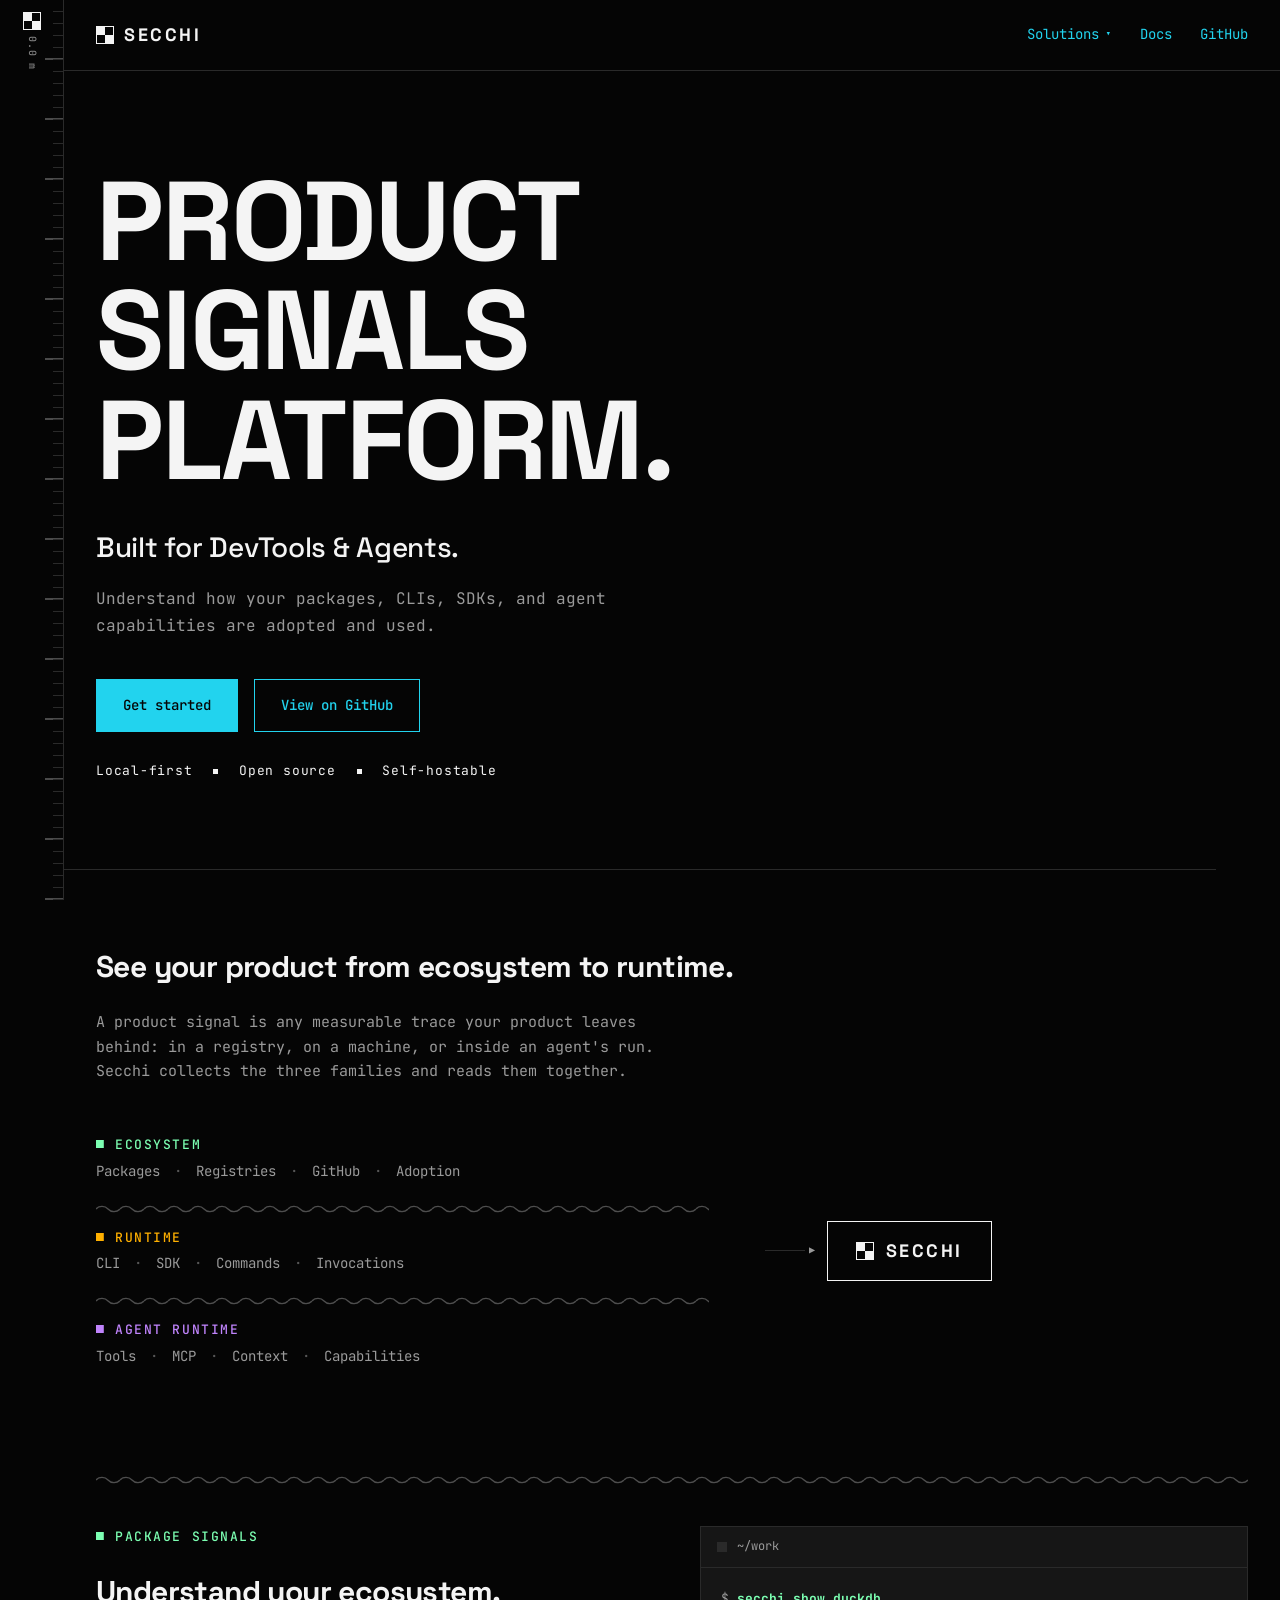
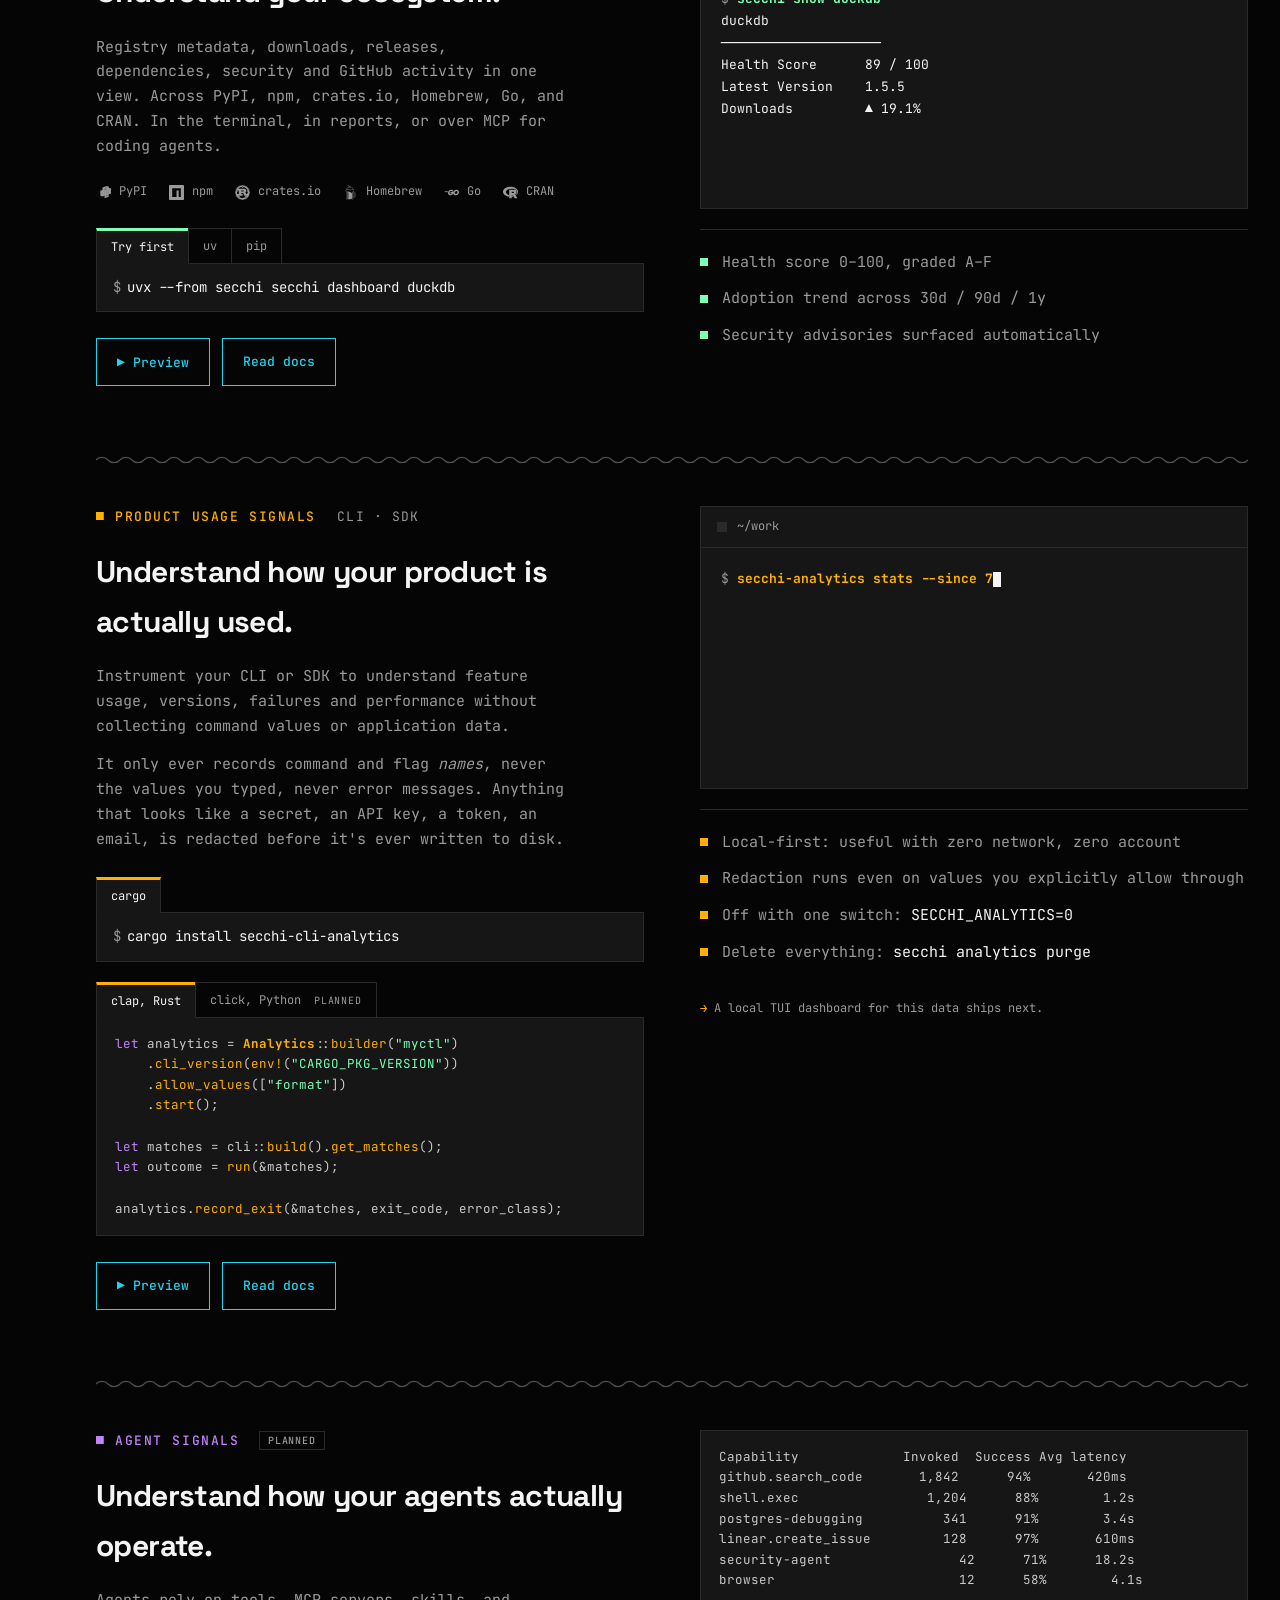
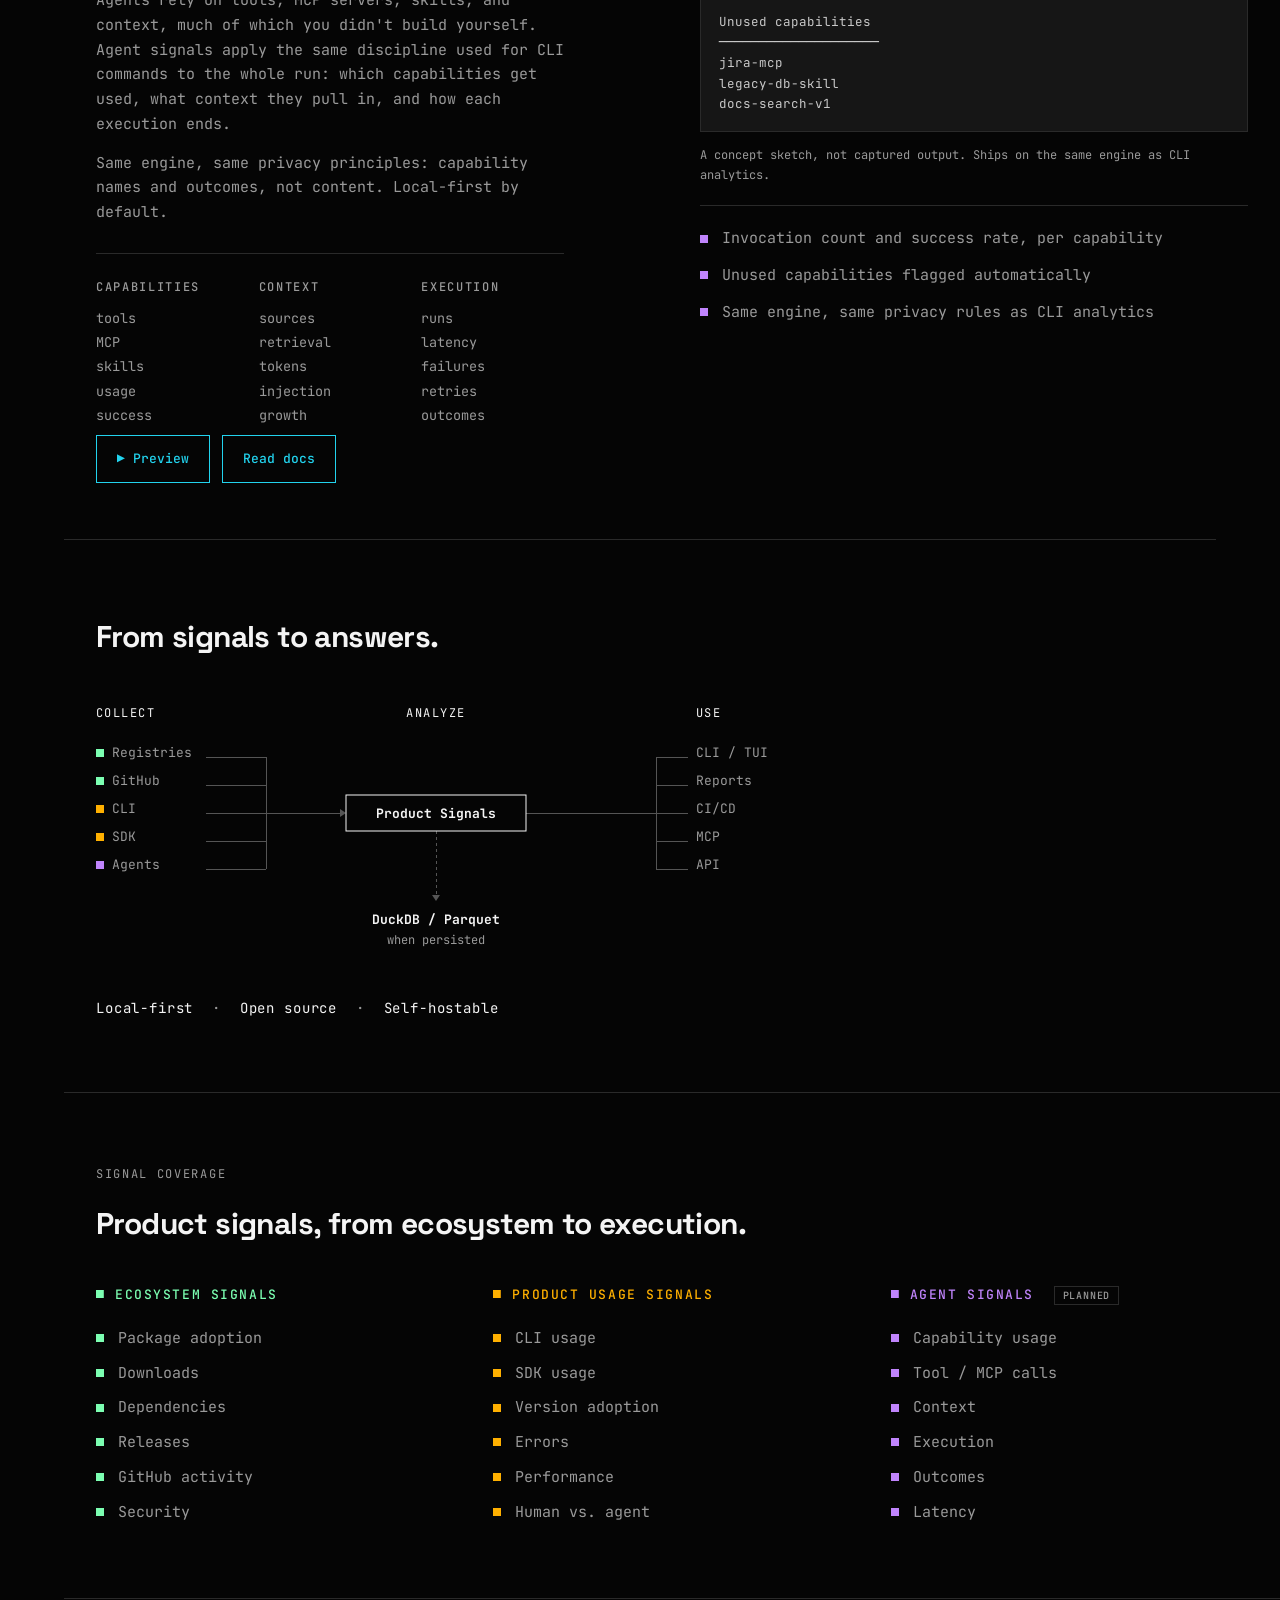
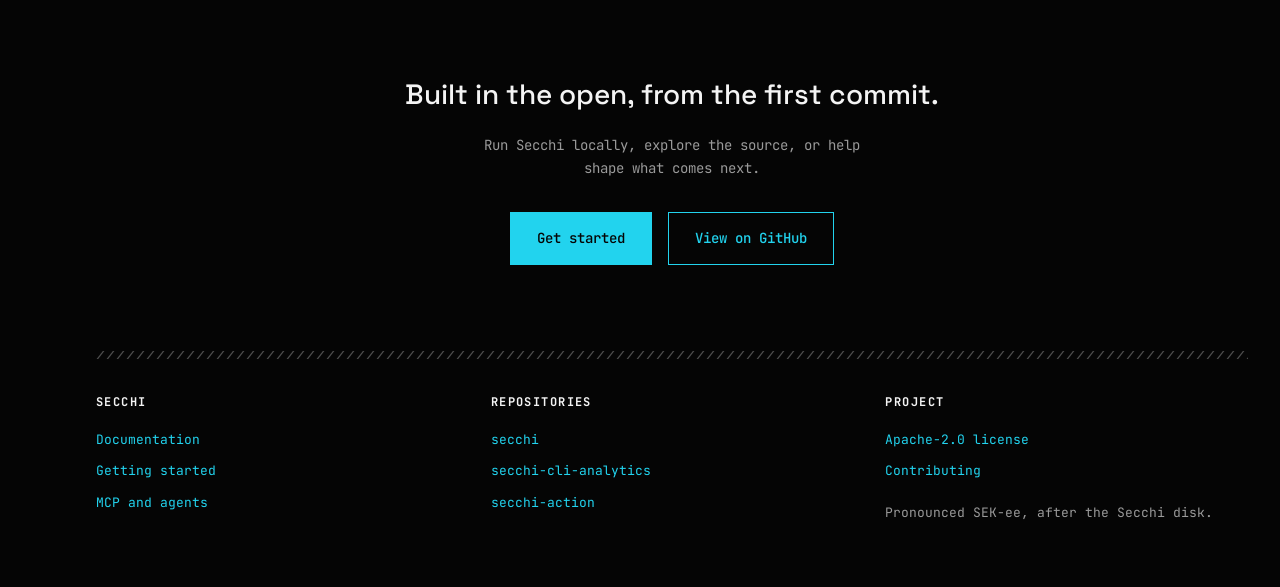
==== index.html @ 3b39b1cd "polish: square separator dots in the hero tenets line, white not muted Swap the '·' middle-dot chara" ====
<!doctype html>
<html lang="en">
<head>
<meta charset="utf-8">
<meta name="viewport" content="width=device-width, initial-scale=1">
<title>Secchi: Product Signals Platform for DevTools and Agents</title>
<meta name="description" content="Secchi is a product signals platform built for DevTools and agents. Understand how your packages, CLIs, SDKs, and agent capabilities are adopted and used.">
<link rel="icon" href="/favicon.svg" type="image/svg+xml">
<link rel="icon" href="/favicon-32x32.png" sizes="32x32" type="image/png">
<link rel="icon" href="/favicon-16x16.png" sizes="16x16" type="image/png">
<link rel="shortcut icon" href="/favicon.ico">
<link rel="apple-touch-icon" sizes="180x180" href="/apple-touch-icon.png">
<link rel="manifest" href="/site.webmanifest">
<link rel="canonical" href="https://secchi.dev/">
<meta property="og:type" content="website">
<meta property="og:title" content="Secchi: Product Signals Platform for DevTools and Agents">
<meta property="og:description" content="Understand how your packages, CLIs, SDKs, and agent capabilities are adopted and used.">
<meta property="og:url" content="https://secchi.dev/">
<meta property="og:image" content="https://secchi.dev/assets/secchi-og.png">
<meta property="og:image:width" content="1200">
<meta property="og:image:height" content="630">
<meta property="og:image:alt" content="Secchi: Product Signals Platform, built for DevTools and agents">
<meta name="twitter:card" content="summary_large_image">
<meta name="twitter:title" content="Secchi: Product Signals Platform for DevTools and Agents">
<meta name="twitter:description" content="Understand how your packages, CLIs, SDKs, and agent capabilities are adopted and used.">
<meta name="twitter:image" content="https://secchi.dev/assets/secchi-og.png">
<link rel="stylesheet" href="/css/site.css">
</head>
<body>

<!-- Depth gauge: the page is a descent. The disk marker sinks as you
     scroll, the way a Secchi disk is lowered to measure visibility. -->
<aside class="gauge" aria-hidden="true">
  <div class="gauge-disk" id="gauge-disk">
    <span class="disk-glyph"><i></i><i></i><i></i><i></i></span>
    <span class="gauge-depth" id="gauge-depth">0.0 m</span>
  </div>
</aside>

<header class="nav">
  <a class="wordmark" href="/">
    <span class="disk-glyph"><i></i><i></i><i></i><i></i></span>
    <span class="wordmark-text" data-text="SECCHI">SECCHI</span>
  </a>
  <nav class="nav-links" aria-label="Primary">
    <div class="menu" data-menu>
      <button type="button" class="menu-toggle" aria-expanded="false" aria-controls="solutions-menu">
        <span class="menu-label">Solutions</span> <span class="menu-caret" aria-hidden="true">&#9662;</span>
      </button>
      <div class="menu-panel" id="solutions-menu" hidden>
        <a class="menu-item" href="#package-signals">
          <span class="menu-item-title c-pkg">Package Signals</span>
          <span class="menu-item-desc">Understand package adoption, health, dependencies, and ecosystem activity.</span>
        </a>
        <a class="menu-item" href="#product-usage-signals">
          <span class="menu-item-title c-cli">CLI Signals</span>
          <span class="menu-item-desc">Understand how your CLI is used, where it fails, and how usage evolves.</span>
        </a>
        <a class="menu-item" href="#agent-signals">
          <span class="menu-item-title c-cap">Agent Signals <span class="tag-planned">Planned</span></span>
          <span class="menu-item-desc">Understand agent capabilities, context usage, and execution.</span>
        </a>
      </div>
    </div>
    <a href="https://docs.secchi.dev/">Docs</a>
    <a href="https://github.com/kannandreams/secchi">GitHub</a>
  </nav>
</header>

<main>

<!-- 01 HERO -->
<section class="hero">
  <h1>PRODUCT<br>SIGNALS<br>PLATFORM.</h1>
  <p class="hero-tag">Built for DevTools &amp; Agents.</p>
  <p class="hero-sub">Understand how your packages, CLIs, SDKs, and agent
  capabilities are adopted and used.</p>
  <div class="hero-cta">
    <a class="btn btn-solid" href="https://docs.secchi.dev/getting-started/">Get started</a>
    <a class="btn" href="https://github.com/kannandreams/secchi">View on GitHub</a>
  </div>
  <p class="hero-tenets"><span>Local-first</span> <span class="sep" aria-hidden="true"></span> <span>Open source</span> <span class="sep" aria-hidden="true"></span> <span>Self-hostable</span></p>
</section>

<!-- 02 PLATFORM IDEA -->
<section class="platform" id="platform">
  <h2 class="section-title">See your product from ecosystem to runtime.</h2>
  <p class="section-sub">A product signal is any measurable trace your product
  leaves behind: in a registry, on a machine, or inside an agent's run.
  Secchi collects the three families and reads them together.</p>

  <div class="platform-grid">
    <div class="strata" aria-label="Signal families feeding Secchi">
      <div class="stratum">
        <p class="stratum-label c-pkg">■ Ecosystem</p>
        <p class="stratum-items">Packages <span class="sep">·</span> Registries <span class="sep">·</span> GitHub <span class="sep">·</span> Adoption</p>
      </div>
      <div class="stratum">
        <p class="stratum-label c-cli">■ Runtime</p>
        <p class="stratum-items">CLI <span class="sep">·</span> SDK <span class="sep">·</span> Commands <span class="sep">·</span> Invocations</p>
      </div>
      <div class="stratum">
        <p class="stratum-label c-cap">■ Agent runtime</p>
        <p class="stratum-items">Tools <span class="sep">·</span> MCP <span class="sep">·</span> Context <span class="sep">·</span> Capabilities</p>
      </div>
    </div>
    <div class="flow-sink-wrap">
      <span class="flow-link" aria-hidden="true"><i></i><b>&#9654;</b></span>
      <div class="flow-sink">
        <span class="disk-glyph" aria-hidden="true"><i></i><i></i><i></i><i></i></span>
        <span class="flow-sink-name">SECCHI</span>
      </div>
    </div>
  </div>
</section>

<section class="instruments" id="products">

  <!-- 03 PACKAGE SIGNALS -->
  <div class="instrument instrument-pkg" id="package-signals">
    <div class="instrument-text">
      <p class="product-label c-pkg">■ Package signals</p>
      <h2>Understand your ecosystem.</h2>
      <p>Registry metadata, downloads, releases, dependencies, security and
      GitHub activity in one view. Across PyPI, npm, crates.io, Homebrew,
      Go, and CRAN. In the terminal, in reports, or over MCP for coding
      agents.</p>
      <ul class="ecosystems" aria-label="Supported package registries">
        <li><span class="ico ico-pypi" aria-hidden="true"></span>PyPI</li>
        <li><span class="ico ico-npm" aria-hidden="true"></span>npm</li>
        <li><span class="ico ico-crates" aria-hidden="true"></span>crates.io</li>
        <li><span class="ico ico-homebrew" aria-hidden="true"></span>Homebrew</li>
        <li><span class="ico ico-go" aria-hidden="true"></span>Go</li>
        <li><span class="ico ico-cran" aria-hidden="true"></span>CRAN</li>
      </ul>
      <div class="cmd" data-cmd-group>
        <div class="tabs tabs-sm" role="tablist" aria-label="Install secchi">
          <button class="tab tab-pkg is-active" role="tab" aria-selected="true" data-cmd-tab="try">Try first</button>
          <button class="tab tab-pkg" role="tab" aria-selected="false" data-cmd-tab="uv">uv</button>
          <button class="tab tab-pkg" role="tab" aria-selected="false" data-cmd-tab="pip">pip</button>
        </div>
        <div class="install">
          <div class="install-line" data-cmd-panel="try"><span class="prompt">$ </span><code>uvx --from secchi secchi dashboard duckdb</code></div>
          <div class="install-line" data-cmd-panel="uv" hidden><span class="prompt">$ </span><code>uv tool install secchi</code></div>
          <div class="install-line" data-cmd-panel="pip" hidden><span class="prompt">$ </span><code>pip install secchi</code></div>
        </div>
      </div>
      <div class="instrument-actions">
        <button type="button" class="btn btn-view" data-modal-src="/assets/secchi-dashboard-preview.png"
                data-modal-alt="The Secchi terminal dashboard showing adoption, health score, and version metrics for a package">
          &#9654; Preview
        </button>
        <a class="btn btn-view btn-docs" href="https://docs.secchi.dev/getting-started/">Read docs</a>
      </div>
    </div>
    <div class="instrument-visual">
      <div class="terminal" data-terminal="pkg" data-active="pkg">
        <div class="terminal-bar"><span></span>~/work</div>
        <pre class="terminal-body" aria-live="polite"></pre>
      </div>
      <ul class="ticks ticks-pkg mini-ticks">
        <li>Health score 0–100, graded A–F</li>
        <li>Adoption trend across 30d / 90d / 1y</li>
        <li>Security advisories surfaced automatically</li>
      </ul>
    </div>
  </div>

  <!-- 04 PRODUCT USAGE SIGNALS -->
  <div class="instrument instrument-cli" id="product-usage-signals">
    <div class="instrument-text">
      <p class="product-label c-cli">■ Product usage signals <span class="label-scope">CLI · SDK</span></p>
      <h2>Understand how your product is actually used.</h2>
      <p>Instrument your CLI or SDK to understand feature usage, versions,
      failures and performance without collecting command values or
      application data.</p>
      <p>It only ever records command and flag <em>names</em>, never the
      values you typed, never error messages. Anything that looks like a
      secret, an API key, a token, an email, is redacted before it's ever
      written to disk.</p>
      <div class="cmd" data-cmd-group>
        <div class="tabs tabs-sm" role="tablist" aria-label="Install secchi-cli-analytics">
          <button class="tab tab-cli is-active" role="tab" aria-selected="true" data-cmd-tab="cargo">cargo</button>
        </div>
        <div class="install">
          <div class="install-line" data-cmd-panel="cargo"><span class="prompt">$ </span><code>cargo install secchi-cli-analytics</code></div>
        </div>
      </div>
      <div class="cmd" data-cmd-group>
        <div class="tabs tabs-sm" role="tablist" aria-label="Integration example">
          <button class="tab tab-cli is-active" role="tab" aria-selected="true" data-cmd-tab="clap">clap, Rust</button>
          <button class="tab tab-cli" role="tab" aria-selected="false" data-cmd-tab="click">click, Python <span class="tab-note">planned</span></button>
        </div>
        <pre class="code-block"><code data-cmd-panel="clap"><span class="tok-k">let</span> analytics = <span class="tok-t">Analytics</span>::<span class="tok-f">builder</span>(<span class="tok-s">"myctl"</span>)
    .<span class="tok-f">cli_version</span>(<span class="tok-f">env!</span>(<span class="tok-s">"CARGO_PKG_VERSION"</span>))
    .<span class="tok-f">allow_values</span>([<span class="tok-s">"format"</span>])
    .<span class="tok-f">start</span>();

<span class="tok-k">let</span> matches = cli::<span class="tok-f">build</span>().<span class="tok-f">get_matches</span>();
<span class="tok-k">let</span> outcome = <span class="tok-f">run</span>(&amp;matches);

analytics.<span class="tok-f">record_exit</span>(&amp;matches, exit_code, error_class);</code><code data-cmd-panel="click" hidden><span class="tok-k">import</span> click
<span class="tok-k">from</span> secchi_analytics.click <span class="tok-k">import</span> instrument

<span class="tok-d">@click.group()</span>
<span class="tok-k">def</span> <span class="tok-f">cli</span>():
    ...

<span class="tok-f">instrument</span>(cli, app_name=<span class="tok-s">"myctl"</span>)</code></pre>
      </div>
      <div class="instrument-actions">
        <button type="button" class="btn btn-view" data-modal-demo="cli"
                data-modal-alt="Captured output of secchi-analytics stats and tail">
          &#9654; Preview
        </button>
        <a class="btn btn-view btn-docs" href="https://github.com/kannandreams/secchi-cli-analytics">Read docs</a>
      </div>
    </div>
    <div class="instrument-visual">
      <div class="terminal" data-terminal="cli" data-active="cli">
        <div class="terminal-bar"><span></span>~/work</div>
        <pre class="terminal-body" aria-live="polite"></pre>
      </div>
      <ul class="ticks ticks-cli mini-ticks">
        <li>Local-first: useful with zero network, zero account</li>
        <li>Redaction runs even on values you explicitly allow through</li>
        <li>Off with one switch: <code>SECCHI_ANALYTICS=0</code></li>
        <li>Delete everything: <code>secchi analytics purge</code></li>
      </ul>
      <p class="roadmap-note">A local TUI dashboard for this data ships next.</p>
    </div>
  </div>

  <!-- 05 AGENT SIGNALS -->
  <div class="instrument instrument-cap instrument-planned" id="agent-signals">
    <div class="instrument-text">
      <p class="product-label c-cap">■ Agent signals <span class="tag-planned">Planned</span></p>
      <h2>Understand how your agents actually operate.</h2>
      <p>Agents rely on tools, MCP servers, skills, and context, much of
      which you didn't build yourself. Agent signals apply the same
      discipline used for CLI commands to the whole run: which capabilities
      get used, what context they pull in, and how each execution ends.</p>
      <p>Same engine, same privacy principles: capability names and
      outcomes, not content. Local-first by default.</p>
      <div class="subareas">
        <div class="subarea">
          <p class="subarea-head c-cap">Capabilities</p>
          <ul>
            <li>tools</li>
            <li>MCP</li>
            <li>skills</li>
            <li>usage</li>
            <li>success</li>
          </ul>
        </div>
        <div class="subarea">
          <p class="subarea-head c-cap">Context</p>
          <ul>
            <li>sources</li>
            <li>retrieval</li>
            <li>tokens</li>
            <li>injection</li>
            <li>growth</li>
          </ul>
        </div>
        <div class="subarea">
          <p class="subarea-head c-cap">Execution</p>
          <ul>
            <li>runs</li>
            <li>latency</li>
            <li>failures</li>
            <li>retries</li>
            <li>outcomes</li>
          </ul>
        </div>
      </div>
      <div class="instrument-actions">
        <button type="button" class="btn btn-view" data-modal-from="#agent-sketch"
                data-modal-caption="A concept sketch, not captured output.">
          &#9654; Preview
        </button>
        <a class="btn btn-view btn-docs" href="https://docs.secchi.dev/mcp/">Read docs</a>
      </div>
    </div>
    <div class="instrument-visual">
      <pre class="code-block" id="agent-sketch">Capability             Invoked  Success Avg latency
github.search_code       1,842      94%       420ms
shell.exec                1,204      88%        1.2s
postgres-debugging          341      91%        3.4s
linear.create_issue         128      97%       610ms
security-agent                42      71%      18.2s
browser                       12      58%        4.1s

Unused capabilities
────────────────────
jira-mcp
legacy-db-skill
docs-search-v1</pre>
      <p class="visual-caption">A concept sketch, not captured output. Ships on the same engine as CLI analytics.</p>
      <ul class="ticks ticks-cap mini-ticks">
        <li>Invocation count and success rate, per capability</li>
        <li>Unused capabilities flagged automatically</li>
        <li>Same engine, same privacy rules as CLI analytics</li>
      </ul>
    </div>
  </div>
</section>

<!-- 06 HOW SECCHI WORKS -->
<section class="how" id="how">
  <h2 class="section-title">From signals to answers.</h2>
  <!-- Fan-in / fan-out as inline SVG (crisp lines, site palette, labels
       in the site font). A stacked HTML variant takes over on narrow
       screens where the wide diagram can't fit. -->
  <div class="diagram-scroll">
  <svg class="diagram diagram-wide" viewBox="0 0 720 260" role="img" aria-label="Registries, GitHub, CLI, SDK and Agents fan in to Product Signals, which fan out to the CLI and TUI, reports, CI/CD, MCP and API; persisted to DuckDB or Parquet when needed">
    <text class="dg-h" x="0" y="16">COLLECT</text>
    <text class="dg-h" x="340" y="16" text-anchor="middle">ANALYZE</text>
    <text class="dg-h" x="600" y="16">USE</text>
    <g class="dg-c" shape-rendering="crispEdges">
      <line x1="110" y1="56" x2="170" y2="56"/>
      <line x1="560" y1="56" x2="592" y2="56"/>
      <line x1="110" y1="84" x2="170" y2="84"/>
      <line x1="560" y1="84" x2="592" y2="84"/>
      <line x1="110" y1="112" x2="170" y2="112"/>
      <line x1="560" y1="112" x2="592" y2="112"/>
      <line x1="110" y1="140" x2="170" y2="140"/>
      <line x1="560" y1="140" x2="592" y2="140"/>
      <line x1="110" y1="168" x2="170" y2="168"/>
      <line x1="560" y1="168" x2="592" y2="168"/>
      <line x1="170" y1="56" x2="170" y2="168"/>
      <line x1="560" y1="56" x2="560" y2="168"/>
      <line x1="170" y1="112" x2="244" y2="112"/>
      <line x1="430" y1="112" x2="560" y2="112"/>
      <line x1="340" y1="130" x2="340" y2="194" stroke-dasharray="3 3"/>
    </g>
    <polygon class="dg-arrow" points="244,108 250,112 244,116"/>
    <polygon class="dg-arrow" points="336,194 344,194 340,200"/>
    <rect class="dg-pkg" x="0" y="48" width="8" height="8"/>
    <text x="16" y="56">Registries</text>
    <rect class="dg-pkg" x="0" y="76" width="8" height="8"/>
    <text x="16" y="84">GitHub</text>
    <rect class="dg-cli" x="0" y="104" width="8" height="8"/>
    <text x="16" y="112">CLI</text>
    <rect class="dg-cli" x="0" y="132" width="8" height="8"/>
    <text x="16" y="140">SDK</text>
    <rect class="dg-cap" x="0" y="160" width="8" height="8"/>
    <text x="16" y="168">Agents</text>
    <rect class="dg-node" x="250" y="94" width="180" height="36"/>
    <text class="dg-b" x="340" y="117" text-anchor="middle">Product Signals</text>
    <text x="600" y="56">CLI / TUI</text>
    <text x="600" y="84">Reports</text>
    <text x="600" y="112">CI/CD</text>
    <text x="600" y="140">MCP</text>
    <text x="600" y="168">API</text>
    <text class="dg-b" x="340" y="223" text-anchor="middle">DuckDB / Parquet</text>
    <text class="dg-n" x="340" y="243" text-anchor="middle">when persisted</text>
  </svg>
  </div>
  <div class="diagram diagram-narrow" aria-hidden="true">
    <p class="dg-h">Collect</p>
    <p class="dg-row"><span class="dg-item"><span class="dg-m dg-pkg">■</span> Registries</span> <span class="dg-c">·</span> <span class="dg-item"><span class="dg-m dg-pkg">■</span> GitHub</span> <span class="dg-c">·</span> <span class="dg-item"><span class="dg-m dg-cli">■</span> CLI</span> <span class="dg-c">·</span> <span class="dg-item"><span class="dg-m dg-cli">■</span> SDK</span> <span class="dg-c">·</span> <span class="dg-item"><span class="dg-m dg-cap">■</span> Agents</span></p>
    <p class="dg-c dg-stem">│<br>▼</p>
    <p class="dg-h">Analyze</p>
    <p class="dg-row"><span class="dg-b">Product Signals</span></p>
    <p class="dg-row dg-n">└─ DuckDB / Parquet, when persisted</p>
    <p class="dg-c dg-stem">│<br>▼</p>
    <p class="dg-h">Use</p>
    <p class="dg-row">CLI / TUI <span class="dg-c">·</span> Reports <span class="dg-c">·</span> CI/CD <span class="dg-c">·</span> MCP <span class="dg-c">·</span> API</p>
  </div>
  <p class="how-tenets"><span>Local-first</span> <span class="sep">·</span> <span>Open source</span> <span class="sep">·</span> <span>Self-hostable</span></p>
</section>

<!-- 07 SIGNAL COVERAGE -->
<section class="caps" id="coverage">
  <p class="section-eyebrow">Signal coverage</p>
  <h2 class="section-title">Product signals, from ecosystem to execution.</h2>
  <div class="caps-grid">
    <div class="caps-col">
      <p class="product-label c-pkg">■ Ecosystem signals</p>
      <ul class="ticks ticks-pkg">
        <li>Package adoption</li>
        <li>Downloads</li>
        <li>Dependencies</li>
        <li>Releases</li>
        <li>GitHub activity</li>
        <li>Security</li>
      </ul>
    </div>
    <div class="caps-col">
      <p class="product-label c-cli">■ Product usage signals</p>
      <ul class="ticks ticks-cli">
        <li>CLI usage</li>
        <li>SDK usage</li>
        <li>Version adoption</li>
        <li>Errors</li>
        <li>Performance</li>
        <li>Human vs. agent</li>
      </ul>
    </div>
    <div class="caps-col">
      <p class="product-label c-cap">■ Agent signals <span class="tag-planned">Planned</span></p>
      <ul class="ticks ticks-cap">
        <li>Capability usage</li>
        <li>Tool / MCP calls</li>
        <li>Context</li>
        <li>Execution</li>
        <li>Outcomes</li>
        <li>Latency</li>
      </ul>
    </div>
  </div>
</section>

<!-- 08 CTA -->
<section class="strip">
  <p class="strip-lead">Built in the open, from the first commit.</p>
  <p class="strip-sub">Run Secchi locally, explore the source, or help shape what comes next.</p>
  <div class="strip-cta">
    <a class="btn btn-solid" href="https://docs.secchi.dev/getting-started/">Get started</a>
    <a class="btn" href="https://github.com/kannandreams/secchi">View on GitHub</a>
  </div>
</section>

</main>

<footer class="footer">
  <div class="footer-col">
    <p class="footer-head">Secchi</p>
    <a href="https://docs.secchi.dev/">Documentation</a>
    <a href="https://docs.secchi.dev/getting-started/">Getting started</a>
    <a href="https://docs.secchi.dev/mcp/">MCP and agents</a>
  </div>
  <div class="footer-col">
    <p class="footer-head">Repositories</p>
    <a href="https://github.com/kannandreams/secchi">secchi</a>
    <a href="https://github.com/kannandreams/secchi-cli-analytics">secchi-cli-analytics</a>
    <a href="https://github.com/kannandreams/secchi-action">secchi-action</a>
  </div>
  <div class="footer-col">
    <p class="footer-head">Project</p>
    <a href="https://github.com/kannandreams/secchi/blob/main/LICENSE">Apache-2.0 license</a>
    <a href="https://github.com/kannandreams/secchi/blob/main/CONTRIBUTING.md">Contributing</a>
    <p class="footer-note">Pronounced SEK-ee, after the Secchi disk.</p>
  </div>
</footer>

<div class="modal-overlay" id="modal-overlay" hidden>
  <button type="button" class="modal-close" id="modal-close" aria-label="Close">&#10005;</button>
  <div class="modal-box" role="dialog" aria-modal="true" aria-label="Preview">
    <img id="modal-img" src="" alt="">
    <pre id="modal-pre" class="modal-pre" hidden></pre>
    <p id="modal-caption" class="modal-caption" hidden></p>
  </div>
</div>

<script src="/data/demo.js"></script>
<script src="/js/main.js"></script>
</body>
</html>
---- css/site.css ----
/* SECCHI.DEV — landing page.
   Design system: black & white base, four-color functional code.
   Each color has exactly one job and never trades jobs:
     --pkg  #7CFFB2  Ecosystem / package signals   (and nothing else)
     --cli  #FFB000  Product usage signals, CLI+SDK (and nothing else)
     --cap  #C084FC  Agent signals                  (and nothing else; planned)
     --act  #22D3EE  interaction: links, buttons, focus (and nothing else)
   No rounded corners anywhere. Titles: Space Grotesk. Everything else:
   JetBrains Mono. */

@font-face {
  font-family: "Space Grotesk";
  src: url("/fonts/SpaceGrotesk-700.woff2") format("woff2");
  font-weight: 700; font-display: swap;
}
@font-face {
  font-family: "Space Grotesk";
  src: url("/fonts/SpaceGrotesk-500.woff2") format("woff2");
  font-weight: 500; font-display: swap;
}
@font-face {
  font-family: "JetBrains Mono";
  src: url("/fonts/JetBrainsMono-400.woff2") format("woff2");
  font-weight: 400; font-display: swap;
}
@font-face {
  font-family: "JetBrains Mono";
  src: url("/fonts/JetBrainsMono-500.woff2") format("woff2");
  font-weight: 500; font-display: swap;
}
@font-face {
  font-family: "JetBrains Mono";
  src: url("/fonts/JetBrainsMono-700.woff2") format("woff2");
  font-weight: 700; font-display: swap;
}
/* Supplemental subsets: arrows, box drawing, block elements, geometric
   shapes (U+2190–21FF, U+2500–25FF). Only fetched when a page uses those
   glyphs (the ASCII diagrams, terminal rules, ■ markers), so the main
   Latin subsets stay small and box-drawing lines stay on the same grid
   as the text instead of falling back to a system font. */
@font-face {
  font-family: "JetBrains Mono";
  src: url("/fonts/JetBrainsMono-400-symbols.woff2") format("woff2");
  font-weight: 400; font-display: swap;
  unicode-range: U+2190-21FF, U+2500-25FF;
}
@font-face {
  font-family: "JetBrains Mono";
  src: url("/fonts/JetBrainsMono-500-symbols.woff2") format("woff2");
  font-weight: 500; font-display: swap;
  unicode-range: U+2190-21FF, U+2500-25FF;
}
@font-face {
  font-family: "JetBrains Mono";
  src: url("/fonts/JetBrainsMono-700-symbols.woff2") format("woff2");
  font-weight: 700; font-display: swap;
  unicode-range: U+2190-21FF, U+2500-25FF;
}

:root {
  --bg: #050505;
  --panel: #161616;     /* code / command surfaces */
  --fg: #f4f4f4;
  --muted: #9a9a9a;
  --line: #2a2a2a;
  --pkg: #7CFFB2;
  --cli: #FFB000;
  --cap: #C084FC;
  --act: #22D3EE;
  --rail: 64px;          /* depth-gauge width on desktop */
  --measure: 72rem;
}

* { margin: 0; padding: 0; box-sizing: border-box; border-radius: 0 !important; }

html { scroll-behavior: smooth; }
@media (prefers-reduced-motion: reduce) {
  html { scroll-behavior: auto; }
  *, *::before, *::after {
    animation: none !important;
    transition: none !important;
  }
}

body {
  background: var(--bg);
  color: var(--fg);
  font-family: "JetBrains Mono", ui-monospace, monospace;
  font-size: 15px;
  line-height: 1.65;
  padding-left: var(--rail);
  overflow-x: hidden;
}

h1, h2 { font-family: "Space Grotesk", sans-serif; letter-spacing: -0.02em; }

a { color: var(--act); text-decoration: none; }
a:hover { text-decoration: underline; text-underline-offset: 4px; text-decoration-thickness: 2px; }
:focus-visible { outline: 2px solid var(--act); outline-offset: 3px; }

code, pre { font-family: inherit; }
ul { list-style: none; }

/* Product-color roles */
.c-pkg { color: var(--pkg); font-weight: 500; }
.c-cli { color: var(--cli); font-weight: 500; }
.c-cap { color: var(--cap); font-weight: 500; }

/* ---- Secchi-disk glyph: 2×2 quadrant, square. ---- */
.disk-glyph {
  display: inline-grid;
  grid-template-columns: 1fr 1fr;
  width: 18px; height: 18px;
  border: 1px solid var(--fg);
  flex: none;
}
.disk-glyph i { background: var(--bg); }
.disk-glyph i:nth-child(1), .disk-glyph i:nth-child(4) { background: var(--fg); }

/* ---- Depth gauge rail (signature) ---- */
.gauge {
  position: fixed;
  left: 0; top: 0; bottom: 0;
  width: var(--rail);
  border-right: 1px solid var(--line);
  /* tick marks: fine every 12px, bold every 60px */
  background:
    repeating-linear-gradient(to bottom,
      transparent 0, transparent 11px, var(--line) 11px, var(--line) 12px),
    repeating-linear-gradient(to bottom,
      transparent 0, transparent 58px, #4a4a4a 58px, #4a4a4a 60px);
  background-size: 10px 100%, 18px 100%;
  background-repeat: repeat-y;
  background-position: right top, right top;
  z-index: 10;
}
.gauge-disk {
  position: absolute;
  top: 12px;
  left: 0; right: 0;
  display: flex;
  flex-direction: column;
  align-items: center;
  gap: 6px;
  transition: top 120ms linear;
}
.gauge-depth {
  font-size: 10px;
  color: var(--muted);
  writing-mode: vertical-rl;
  letter-spacing: 0.08em;
}

/* ---- Nav ---- */
.nav {
  position: relative;
  display: flex;
  justify-content: space-between;
  align-items: center;
  padding: 20px 32px;
  border-bottom: 1px solid var(--line);
}
.wordmark {
  display: flex; align-items: center; gap: 10px;
  color: var(--fg);
  font-family: "Space Grotesk", sans-serif;
  font-weight: 700;
  font-size: 18px;
  letter-spacing: 0.14em;
}
.wordmark:hover { text-decoration: none; }
.nav-links { display: flex; align-items: center; gap: 28px; font-size: 14px; }

/* Solutions dropdown. Click to open (keyboard and touch), hover to open
   on pointer devices; JS handles both. The panel is a square, bordered
   sheet, right-aligned to the trigger so it never overruns the viewport
   edge next to Docs / GitHub. */
.menu { position: relative; }
.menu-toggle {
  display: inline-flex;
  align-items: center;
  gap: 6px;
  background: transparent;
  border: 0;
  padding: 0;
  color: var(--act);
  font-family: inherit;
  font-size: 14px;
  cursor: pointer;
}
.menu-toggle:hover .menu-label { text-decoration: underline; text-underline-offset: 4px; text-decoration-thickness: 2px; }
.menu-caret { font-size: 11px; transition: transform 120ms; }
.menu-toggle[aria-expanded="true"] .menu-caret { transform: rotate(180deg); }
.menu-panel {
  position: absolute;
  top: calc(100% + 18px);
  right: 0;
  width: 360px;
  background: var(--panel);
  border: 1px solid var(--line);
  z-index: 20;
}
.menu-panel[hidden] { display: none; }
.menu-item {
  display: block;
  padding: 16px 20px;
  color: var(--fg);
}
.menu-item + .menu-item { border-top: 1px solid var(--line); }
.menu-item:hover { text-decoration: none; background: #1f1f1f; }
.menu-item-title {
  display: block;
  font-size: 13px;
  letter-spacing: 0.08em;
  text-transform: uppercase;
}
.menu-item-desc {
  display: block;
  margin-top: 4px;
  font-size: 12.5px;
  color: var(--muted);
  line-height: 1.5;
}
.menu-item .tag-planned { margin-left: 8px; }

/* Glitch on the wordmark only, on hover only. */
.wordmark-text { position: relative; }
@media (prefers-reduced-motion: no-preference) {
  .wordmark:hover .wordmark-text::before,
  .wordmark:hover .wordmark-text::after {
    content: attr(data-text);
    position: absolute; left: 0; top: 0;
    overflow: hidden;
  }
  .wordmark:hover .wordmark-text::before {
    color: var(--pkg); clip-path: inset(0 0 55% 0);
    animation: glitch-a 360ms steps(2, end) infinite;
  }
  .wordmark:hover .wordmark-text::after {
    color: var(--cli); clip-path: inset(55% 0 0 0);
    animation: glitch-b 360ms steps(2, end) infinite;
  }
}
@keyframes glitch-a { 50% { transform: translate(2px, -1px); } }
@keyframes glitch-b { 50% { transform: translate(-2px, 1px); } }

/* ---- 01 Hero ---- */
.hero {
  max-width: var(--measure);
  padding: 96px 32px 88px;
}
.hero h1 {
  font-weight: 700;
  font-size: clamp(48px, 9.5vw, 112px);
  line-height: 0.98;
}
.hero-tag {
  margin-top: 28px;
  font-family: "Space Grotesk", sans-serif;
  font-weight: 500;
  font-size: clamp(20px, 2.6vw, 28px);
  letter-spacing: -0.01em;
}
.hero-sub {
  margin-top: 16px;
  max-width: 62ch;
  font-size: 16px;
  color: var(--muted);
}
.hero-cta { margin-top: 40px; display: flex; gap: 16px; flex-wrap: wrap; }
.hero-tenets {
  margin-top: 28px;
  font-size: 13px;
  color: var(--fg);
  letter-spacing: 0.06em;
}
.hero-tenets span { white-space: nowrap; }
.hero-tenets .sep {
  display: inline-block;
  width: 5px; height: 5px;
  background: var(--fg);
  vertical-align: middle;
  margin: 0 12px;
}

.btn {
  display: inline-block;
  padding: 14px 26px;
  border: 1px solid var(--act);
  background: transparent;
  color: var(--act);
  font-family: inherit;
  font-size: 14px;
  font-weight: 500;
  cursor: pointer;
}
.btn:hover { text-decoration: none; background: var(--act); color: var(--bg); }
.btn-solid { background: var(--act); color: var(--bg); }
.btn-solid:hover { background: transparent; color: var(--act); }

/* ---- Shared section furniture ---- */
.section-eyebrow {
  font-size: 12px;
  letter-spacing: 0.14em;
  text-transform: uppercase;
  color: var(--muted);
  margin-bottom: 14px;
}
.section-title { font-size: 30px; font-weight: 700; margin-bottom: 18px; }
.section-sub { color: var(--muted); max-width: 62ch; margin-bottom: 36px; }

/* ---- 02 Platform idea: three signal families as depth strata ---- */
/* Read top-down like water depth: ecosystem at the surface, agent
   execution deepest, the disk sinking through into Secchi. Bands are
   separated by the same wave that divides the product rows; no boxes,
   no straight rules. Only the label carries the family color. */
.platform {
  border-top: 1px solid var(--line);
  padding: 72px 32px 80px;
  max-width: var(--measure);
}
.platform-grid {
  display: grid;
  grid-template-columns: 1fr auto;
  align-items: center;
  gap: 56px;
  max-width: 56rem;
}
.stratum { padding: 14px 0; }
.stratum + .stratum {
  position: relative;
  padding-top: 30px;
}
.stratum + .stratum::before {
  content: "";
  position: absolute;
  top: 8px; left: 0; right: 0;
  height: 8px;
  background: url(/assets/wave.svg) repeat-x left center;
}
.stratum-label {
  font-size: 13px;
  letter-spacing: 0.12em;
  text-transform: uppercase;
  margin-bottom: 4px;
}
.stratum-items { color: var(--muted); font-size: 14px; }
.stratum-items .sep { color: var(--muted); opacity: 0.55; margin: 0 6px; }
.flow-sink-wrap { display: flex; align-items: center; gap: 12px; }
.flow-link { display: flex; align-items: center; gap: 4px; color: var(--muted); font-size: 10px; }
.flow-link b { font-weight: 400; }
.flow-link i { display: block; width: 40px; height: 1px; background: var(--line); }
.flow-sink {
  display: flex;
  align-items: center;
  gap: 12px;
  padding: 14px 28px;
  border: 1px solid var(--fg);
  font-family: "Space Grotesk", sans-serif;
  font-weight: 700;
  font-size: 18px;
  letter-spacing: 0.14em;
}

/* ---- 03–05 Instrument rows ---- */
/* Full-bleed by design: each row's wave is a section-break accent and
   should reach the screen edge, not stop at the reading width. Each
   instrument is a full-width row (text column + visual column) rather
   than a side-by-side card, so three products don't cramp into narrow
   columns. Section divider: a muted repeating wave (water surface, per
   the Secchi name) is the only separator between rows — no straight
   rule doubling it. */
.instrument {
  position: relative;
  display: grid;
  grid-template-columns: 1fr 1fr;
  gap: 56px;
  padding: 64px 32px 56px;
  background: var(--bg);
}
.instrument::before {
  content: "";
  position: absolute;
  top: 14px; left: 32px; right: 32px;
  height: 8px;
  background: url(/assets/wave.svg) repeat-x left center;
}
.instrument > * { min-width: 0; }   /* let pre/terminal scroll inside, not widen the page */
.instrument-text { max-width: 62ch; }
.instrument-text .btn { margin-top: 8px; }
.instrument-visual {
  display: flex;
  flex-direction: column;
  justify-content: flex-start;
  /* stretch, not flex-start: command/code boxes must hold a consistent
     width regardless of which tab's content is currently shown, instead
     of shrink-wrapping to whichever line happens to be shortest. */
  align-items: stretch;
  gap: 14px;
}
.product-label {
  font-size: 13px;
  letter-spacing: 0.12em;
  text-transform: uppercase;
  margin-bottom: 20px;
}
.label-scope {
  margin-left: 12px;
  color: var(--muted);
  font-weight: 400;
  letter-spacing: 0.08em;
}
.instrument h2 { font-size: 30px; font-weight: 700; margin-bottom: 18px; }
.instrument-text p:not(.product-label) { color: var(--muted); max-width: 52ch; }
.instrument-text p strong { color: var(--fg); }
.instrument-text p + p { margin-top: 14px; }

.tag-planned {
  margin-left: 10px;
  font-size: 10px;
  letter-spacing: 0.08em;
  color: var(--muted);
  border: 1px solid var(--line);
  padding: 2px 8px;
  text-transform: uppercase;
  vertical-align: middle;
}
.visual-caption { font-size: 12px; color: var(--muted); }
.btn-view { font-size: 13px; padding: 12px 20px; }
.instrument-actions { display: flex; flex-wrap: wrap; gap: 12px; margin-top: 8px; }
.instrument-actions .btn { margin-top: 0; }

/* Agent signals: three planned subareas, set as a compact grid under
   the paragraph. Lowercase items on purpose: it's a scope list, not a
   feature list. */
.subareas {
  display: grid;
  grid-template-columns: repeat(3, 1fr);
  gap: 20px;
  margin-top: 28px;
  padding-top: 24px;
  border-top: 1px solid var(--line);
  max-width: 52ch;
}
.subarea-head {
  font-size: 12px;
  letter-spacing: 0.14em;
  text-transform: uppercase;
  margin-bottom: 8px;
}
.subarea li { color: var(--muted); font-size: 13.5px; line-height: 1.8; }

/* Icon strip: real registry marks, monochrome via mask so a single-color
   SVG can be recolored with a plain background-color. Muted by default,
   brightens to the surrounding product color on hover. */
.ecosystems {
  display: flex;
  flex-wrap: wrap;
  gap: 10px 22px;
  margin: 24px 0 4px;
  font-size: 12px;
  color: var(--muted);
}
.ecosystems li { display: flex; align-items: center; gap: 8px; }
.ico {
  display: inline-block;
  width: 15px;
  height: 15px;
  flex: none;
  background-color: var(--muted);
  mask-repeat: no-repeat;
  mask-position: center;
  mask-size: contain;
  -webkit-mask-repeat: no-repeat;
  -webkit-mask-position: center;
  -webkit-mask-size: contain;
}
.ecosystems li:hover { color: var(--fg); }
.instrument-pkg .ecosystems li:hover .ico { background-color: var(--pkg); }
.ico-pypi { mask-image: url(/assets/icons/pypi.svg); -webkit-mask-image: url(/assets/icons/pypi.svg); }
.ico-npm { mask-image: url(/assets/icons/npm.svg); -webkit-mask-image: url(/assets/icons/npm.svg); }
.ico-crates { mask-image: url(/assets/icons/crates.svg); -webkit-mask-image: url(/assets/icons/crates.svg); }
.ico-homebrew { mask-image: url(/assets/icons/homebrew.svg); -webkit-mask-image: url(/assets/icons/homebrew.svg); }
.ico-go { mask-image: url(/assets/icons/go.svg); -webkit-mask-image: url(/assets/icons/go.svg); }
.ico-cran { mask-image: url(/assets/icons/cran.svg); -webkit-mask-image: url(/assets/icons/cran.svg); }

/* Command tabs + single-line command box. Only one command is ever
   visible at a time (JS toggles [data-cmd-panel]), so the box always
   stays exactly one line tall, matching the site's original tight
   command block. */
.cmd { margin: 26px 0; }
.cmd .tabs { margin-bottom: -1px; }
.cmd .install { margin: 0; }
.cmd + .cmd { margin-top: -6px; }

.install {
  padding: 12px 16px;
  border: 1px solid var(--line);
  background: var(--panel);
  font-size: 14px;
  overflow-x: auto;
}
.install-line {
  display: flex;
  gap: 6px;
  flex-wrap: wrap;
  overflow-wrap: anywhere;
}
.install-line[hidden] { display: none; }
.install-line .prompt { color: var(--muted); flex: none; }

/* Real integration code. Shares the .cmd/.tabs-sm pattern the install
   commands use, so tabbed code reads as unmistakably a code block, not
   flowing text. */
.code-block {
  margin: 0;
  padding: 16px 18px;
  border: 1px solid var(--line);
  background: var(--panel);
  font-size: 12.5px;
  line-height: 1.65;
  overflow-x: auto;
  white-space: pre;
}
.code-block code[hidden] { display: none; }

/* Syntax tokens, hand-marked in the HTML (no highlight library). The
   palette deliberately reuses the site's four inks rather than importing
   a foreign scheme: violet keywords/decorators, green strings, amber
   functions/types, muted defaults. Base code text dims slightly so the
   tokens carry the structure. */
.code-block { color: #c9c9c9; }
.tok-k { color: var(--cap); }
.tok-d { color: var(--cap); }
.tok-s { color: var(--pkg); }
.tok-f { color: var(--cli); }
.tok-t { color: var(--cli); font-weight: 700; }

/* Square-marked lists; marker color = product color. */
.ticks li {
  position: relative;
  padding-left: 22px;
  margin-bottom: 12px;
  color: var(--muted);
}
.ticks li::before {
  content: "";
  position: absolute;
  left: 0; top: 0.55em;
  width: 8px; height: 8px;
}
.ticks-cli li::before { background: var(--cli); }
.ticks-pkg li::before { background: var(--pkg); }
.ticks-cap li::before { background: var(--cap); }
.ticks li code { color: var(--fg); }

/* Short feature highlights following a terminal/code block in a row's
   visual column. A full breakdown lives in "Signal coverage" further
   down the page; this is a teaser, not a duplicate. */
.mini-ticks {
  margin-top: 6px;
  padding-top: 20px;
  border-top: 1px solid var(--line);
}

.roadmap-note {
  margin-top: 8px;
  font-size: 12px;
  color: var(--muted);
}
.roadmap-note::before { content: "\2192  "; color: var(--cli); }

/* Tabs, shared by install/code groups. */
.tabs { display: flex; gap: 0; margin-bottom: -1px; position: relative; z-index: 1; }
.tab {
  font-family: inherit;
  font-size: 13px;
  padding: 12px 20px;
  background: transparent;
  color: var(--muted);
  border: 1px solid var(--line);
  border-bottom-color: transparent;
  cursor: pointer;
}
.tab + .tab { margin-left: -1px; }
.tab.is-active { color: var(--fg); background: var(--panel); }
.tab-pkg.is-active { border-top: 3px solid var(--pkg); }
.tab-cli.is-active { border-top: 3px solid var(--cli); }

.tab-note { font-size: 10px; color: var(--muted); margin-left: 6px; text-transform: uppercase; letter-spacing: 0.08em; }

/* Compact variant for the per-product install-command tabs. */
.tabs-sm .tab { padding: 8px 14px; font-size: 12px; }

/* ---- Demo terminals: one per row, playing real captured output ---- */
.terminal { border: 1px solid var(--line); background: var(--panel); }
.terminal-bar {
  display: flex; align-items: center; gap: 10px;
  padding: 10px 16px;
  border-bottom: 1px solid var(--line);
  color: var(--muted);
  font-size: 12px;
}
.terminal-bar span { width: 10px; height: 10px; background: var(--line); }
.terminal-body {
  padding: 20px;
  min-height: 240px;
  font-size: 13px;
  line-height: 1.7;
  overflow-x: auto;
  white-space: pre;
}
.terminal-body .prompt { color: var(--muted); }
.terminal-body .tcmd { font-weight: 700; }
[data-active="pkg"] .tcmd { color: var(--pkg); }
[data-active="cli"] .tcmd { color: var(--cli); }
.terminal-body .cursor {
  display: inline-block;
  width: 8px; height: 15px;
  background: var(--fg);
  vertical-align: text-bottom;
}
@media (prefers-reduced-motion: no-preference) {
  .terminal-body .cursor { animation: blink 1s steps(1, end) infinite; }
  .terminal-body .out { animation: reveal 160ms both; }
}
@keyframes blink { 50% { opacity: 0; } }
@keyframes reveal { from { opacity: 0; } }

/* ---- 06 How Secchi works: collect → store → understand ---- */
.how {
  border-top: 1px solid var(--line);
  padding: 72px 32px 72px;
  max-width: var(--measure);
}
.diagram-scroll { overflow-x: auto; margin-top: 40px; }
.diagram-wide {
  display: block;
  width: 100%;
  max-width: 720px;
  min-width: 600px;
  height: auto;
  overflow: visible;
  font-size: 13px;
}
.diagram-wide text { font-family: inherit; fill: var(--muted); }
.diagram-wide .dg-h { fill: var(--fg); font-size: 12px; letter-spacing: 0.12em; }
.diagram-wide .dg-b { fill: var(--fg); font-weight: 700; }
.diagram-wide .dg-n { font-size: 12px; }
.diagram-wide .dg-c { stroke: #555; stroke-width: 1; fill: none; }
.diagram-wide .dg-arrow { fill: #555; }
.diagram-wide .dg-node { fill: none; stroke: var(--fg); stroke-width: 1; }
.diagram-wide .dg-pkg { fill: var(--pkg); }
.diagram-wide .dg-cli { fill: var(--cli); }
.diagram-wide .dg-cap { fill: var(--cap); }

/* Stacked variant for narrow screens. */
.diagram-narrow {
  display: none;
  margin-top: 40px;
  font-size: 13px;
  line-height: 1.75;
  color: var(--muted);
}
.diagram-narrow .dg-h { color: var(--fg); letter-spacing: 0.12em; }
.diagram-narrow .dg-b { color: var(--fg); font-weight: 700; }
.diagram-narrow .dg-c { color: #555; }
.diagram-narrow .dg-n { font-size: 12px; }
.diagram-narrow .dg-m { font-weight: 700; }
.diagram-narrow .dg-pkg { color: var(--pkg); }
.diagram-narrow .dg-cli { color: var(--cli); }
.diagram-narrow .dg-cap { color: var(--cap); }
.diagram-narrow .dg-h { margin-top: 4px; font-size: 12px; text-transform: uppercase; }
.diagram-narrow .dg-item { white-space: nowrap; }
.diagram-narrow .dg-row { color: var(--fg); }
.diagram-narrow .dg-row.dg-n { color: var(--muted); padding-left: 1ch; }
.diagram-narrow .dg-stem { line-height: 1.2; padding: 6px 0 6px 1ch; }
.how-tenets {
  margin-top: 36px;
  font-size: 14px;
  letter-spacing: 0.06em;
}
.how-tenets span { white-space: nowrap; }
.how-tenets .sep { color: var(--muted); margin: 0 10px; }

/* ---- 07 Signal coverage ---- */
.caps { border-top: 1px solid var(--line); padding: 72px 32px 64px; }
.caps-grid {
  display: grid;
  grid-template-columns: 1fr 1fr 1fr;
  gap: 40px;
  max-width: var(--measure);
  margin-top: 36px;
}
.caps-grid .ticks li { margin-bottom: 10px; }

/* ---- 08 Strip / CTA ---- */
.strip {
  border-top: 1px solid var(--line);
  padding: 72px 32px;
  text-align: center;
}
.strip-lead {
  font-family: "Space Grotesk", sans-serif;
  font-weight: 500;
  font-size: clamp(20px, 2.8vw, 28px);
  max-width: 50ch;
  margin: 0 auto;
}
.strip-sub {
  color: var(--muted);
  font-size: 14px;
  max-width: 52ch;
  margin: 16px auto 0;
}
.strip-cta {
  margin-top: 32px;
  display: flex;
  justify-content: center;
  gap: 16px;
  flex-wrap: wrap;
}

/* ---- Footer ---- */
/* Divider: a diagonal hatch (////), the surface-side sibling of the wave
   that separates the product rows. Same muted stroke, same inset, and
   no straight rule doubling it. */
.footer {
  position: relative;
  display: grid;
  grid-template-columns: repeat(3, 1fr);
  gap: 32px;
  padding: 56px 32px 64px;
  font-size: 13px;
}
.footer::before {
  content: "";
  position: absolute;
  top: 14px; left: 32px; right: 32px;
  height: 8px;
  background: url(/assets/hatch.svg) repeat-x left center;
}
.footer-col { display: flex; flex-direction: column; gap: 10px; }
.footer-head {
  color: var(--fg);
  font-weight: 700;
  letter-spacing: 0.12em;
  text-transform: uppercase;
  font-size: 12px;
  margin-bottom: 6px;
}
.footer-note { color: var(--muted); margin-top: 10px; }

/* ---- Screenshot modal ---- */
.modal-overlay {
  position: fixed;
  inset: 0;
  background: rgba(0, 0, 0, 0.88);
  display: flex;
  align-items: center;
  justify-content: center;
  padding: 40px;
  z-index: 100;
}
.modal-overlay[hidden] { display: none; }
.modal-box {
  max-width: 1100px;
  max-height: 85vh;
  border: 1px solid var(--line);
  background: var(--bg);
}
.modal-box img { display: block; width: 100%; height: auto; max-height: 85vh; object-fit: contain; }
.modal-box img[hidden], .modal-pre[hidden], .modal-caption[hidden] { display: none; }
.modal-pre {
  padding: 28px 32px;
  font-size: 15px;
  line-height: 1.7;
  white-space: pre;
  overflow: auto;
  max-height: 80vh;
  background: var(--panel);
}
.modal-pre .prompt { color: var(--muted); }
.modal-pre .tcmd { font-weight: 700; color: var(--cli); }
.modal-caption { padding: 12px 32px; font-size: 12px; color: var(--muted); border-top: 1px solid var(--line); }
.modal-close {
  position: fixed;
  top: 24px;
  right: 32px;
  width: 40px;
  height: 40px;
  background: transparent;
  border: 1px solid var(--fg);
  color: var(--fg);
  font-family: inherit;
  font-size: 16px;
  cursor: pointer;
  z-index: 101;
}
.modal-close:hover { background: var(--act); border-color: var(--act); color: var(--bg); }

/* ---- Responsive ---- */
@media (max-width: 900px) {
  body { padding-left: 0; }
  .gauge { display: none; }
  .instrument, .caps-grid, .footer { grid-template-columns: 1fr; }
  .hero { padding-top: 64px; }
  .nav { padding: 16px 20px; }
  .nav-links { gap: 20px; }
  .menu { position: static; }
  .menu-panel { left: 20px; right: 20px; width: auto; top: calc(100% + 1px); }
  .hero, .platform, .how, .caps, .strip { padding-left: 20px; padding-right: 20px; }
  .instrument { padding: 40px 20px 48px; gap: 36px; }
  .instrument-visual { min-width: 0; }
  .footer { padding: 48px 20px 56px; }
  .footer::before { left: 20px; right: 20px; }
  .modal-overlay { padding: 16px; }
  .modal-close { top: 16px; right: 16px; }
  .platform-grid { grid-template-columns: 1fr; gap: 24px; }
  .flow-sink-wrap { flex-direction: column; align-items: flex-start; gap: 8px; }
  .flow-link { flex-direction: column; }
  .flow-link i { width: 1px; height: 28px; }
  .flow-link b { display: inline-block; transform: rotate(90deg); font-weight: 400; }
  .subareas { gap: 12px; }
}
@media (max-width: 600px) {
  .diagram-scroll { display: none; }
  .diagram-narrow { display: block; }
  .how-tenets { font-size: 13px; letter-spacing: 0.02em; }
  .how-tenets .sep { margin: 0 6px; }
}
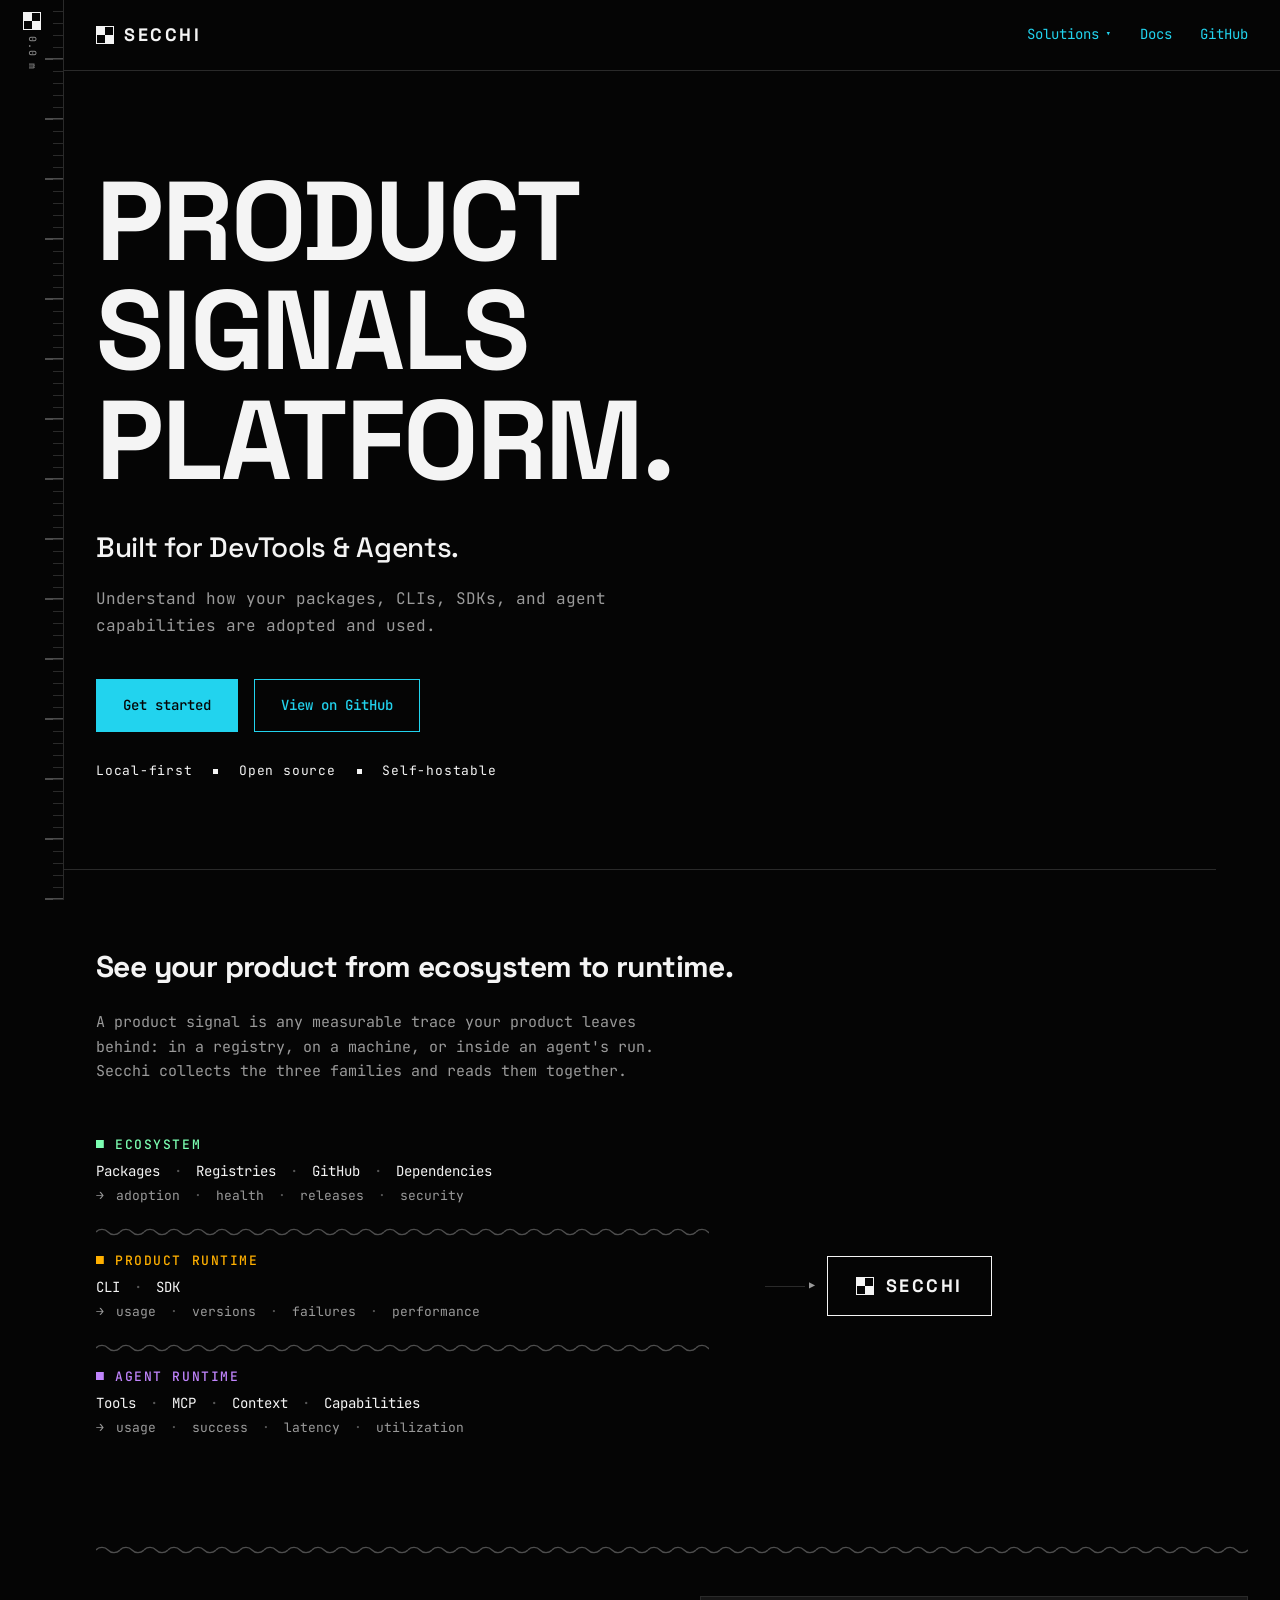
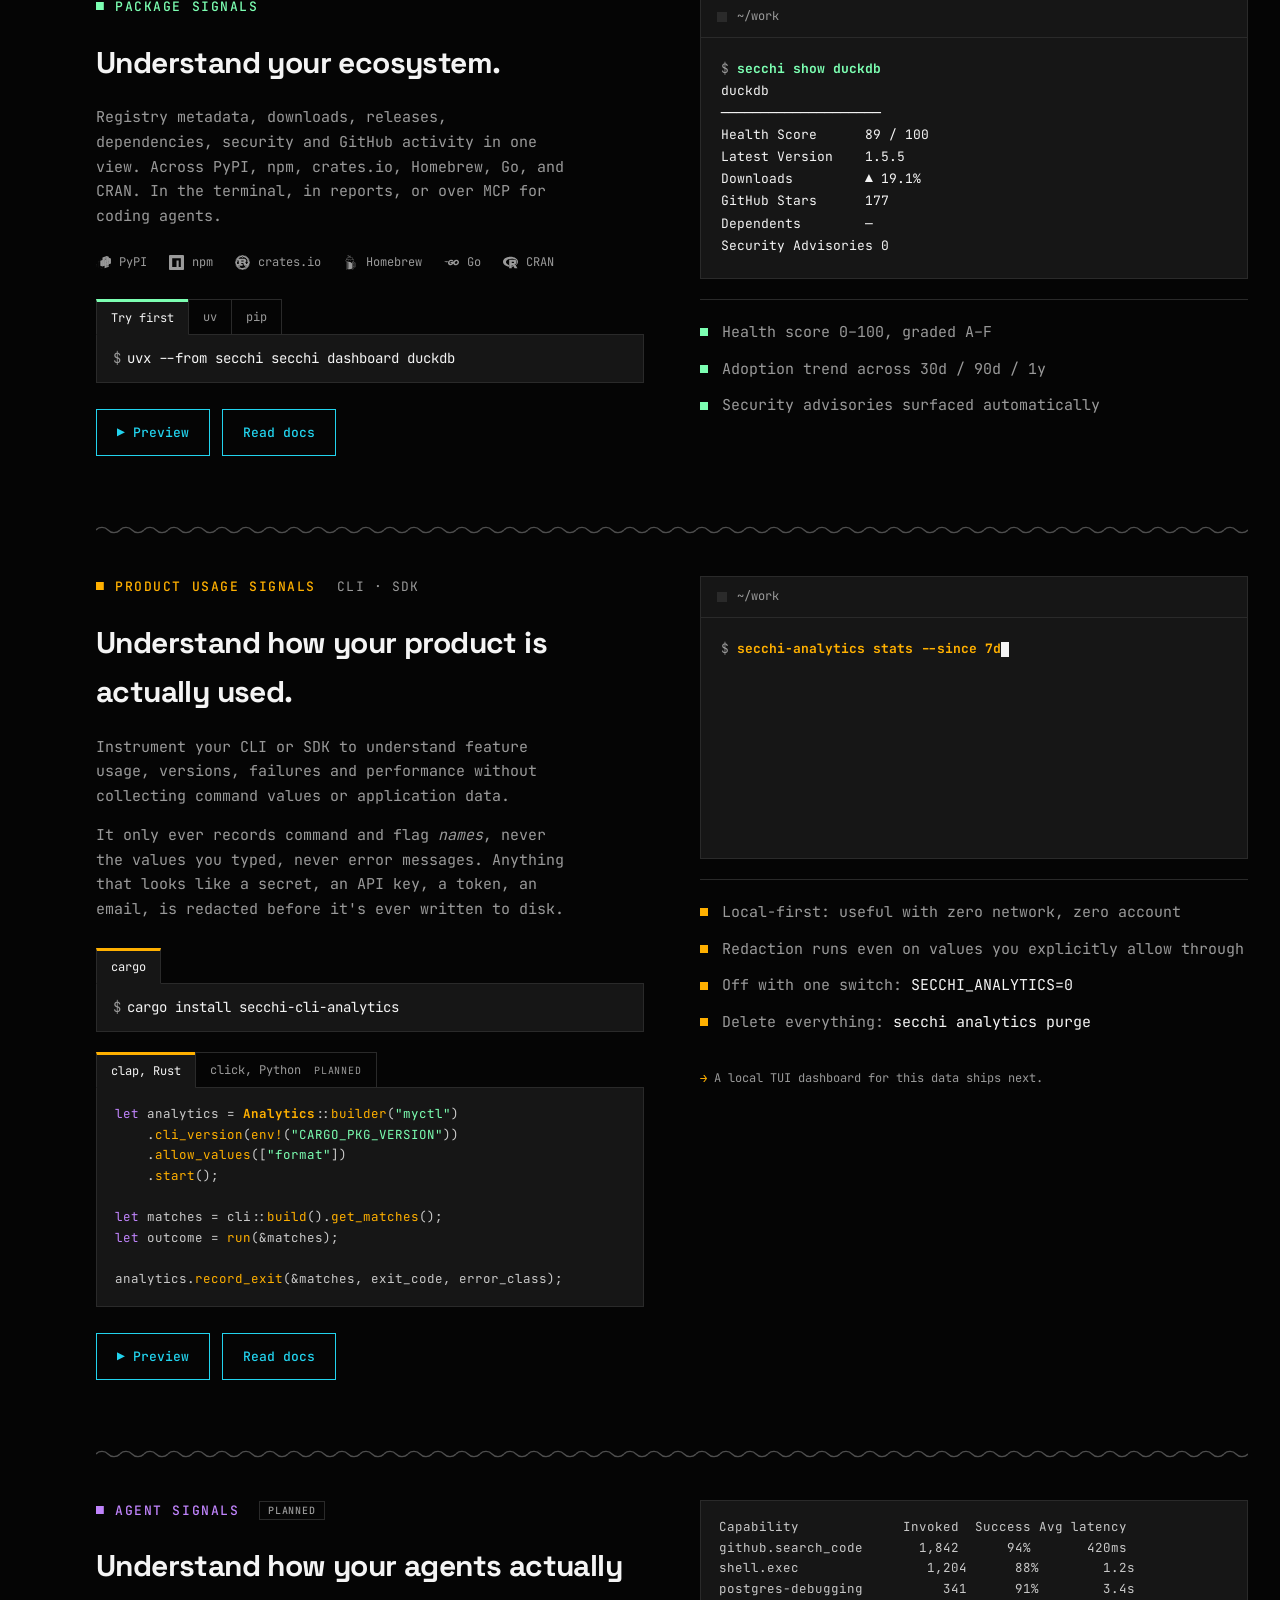
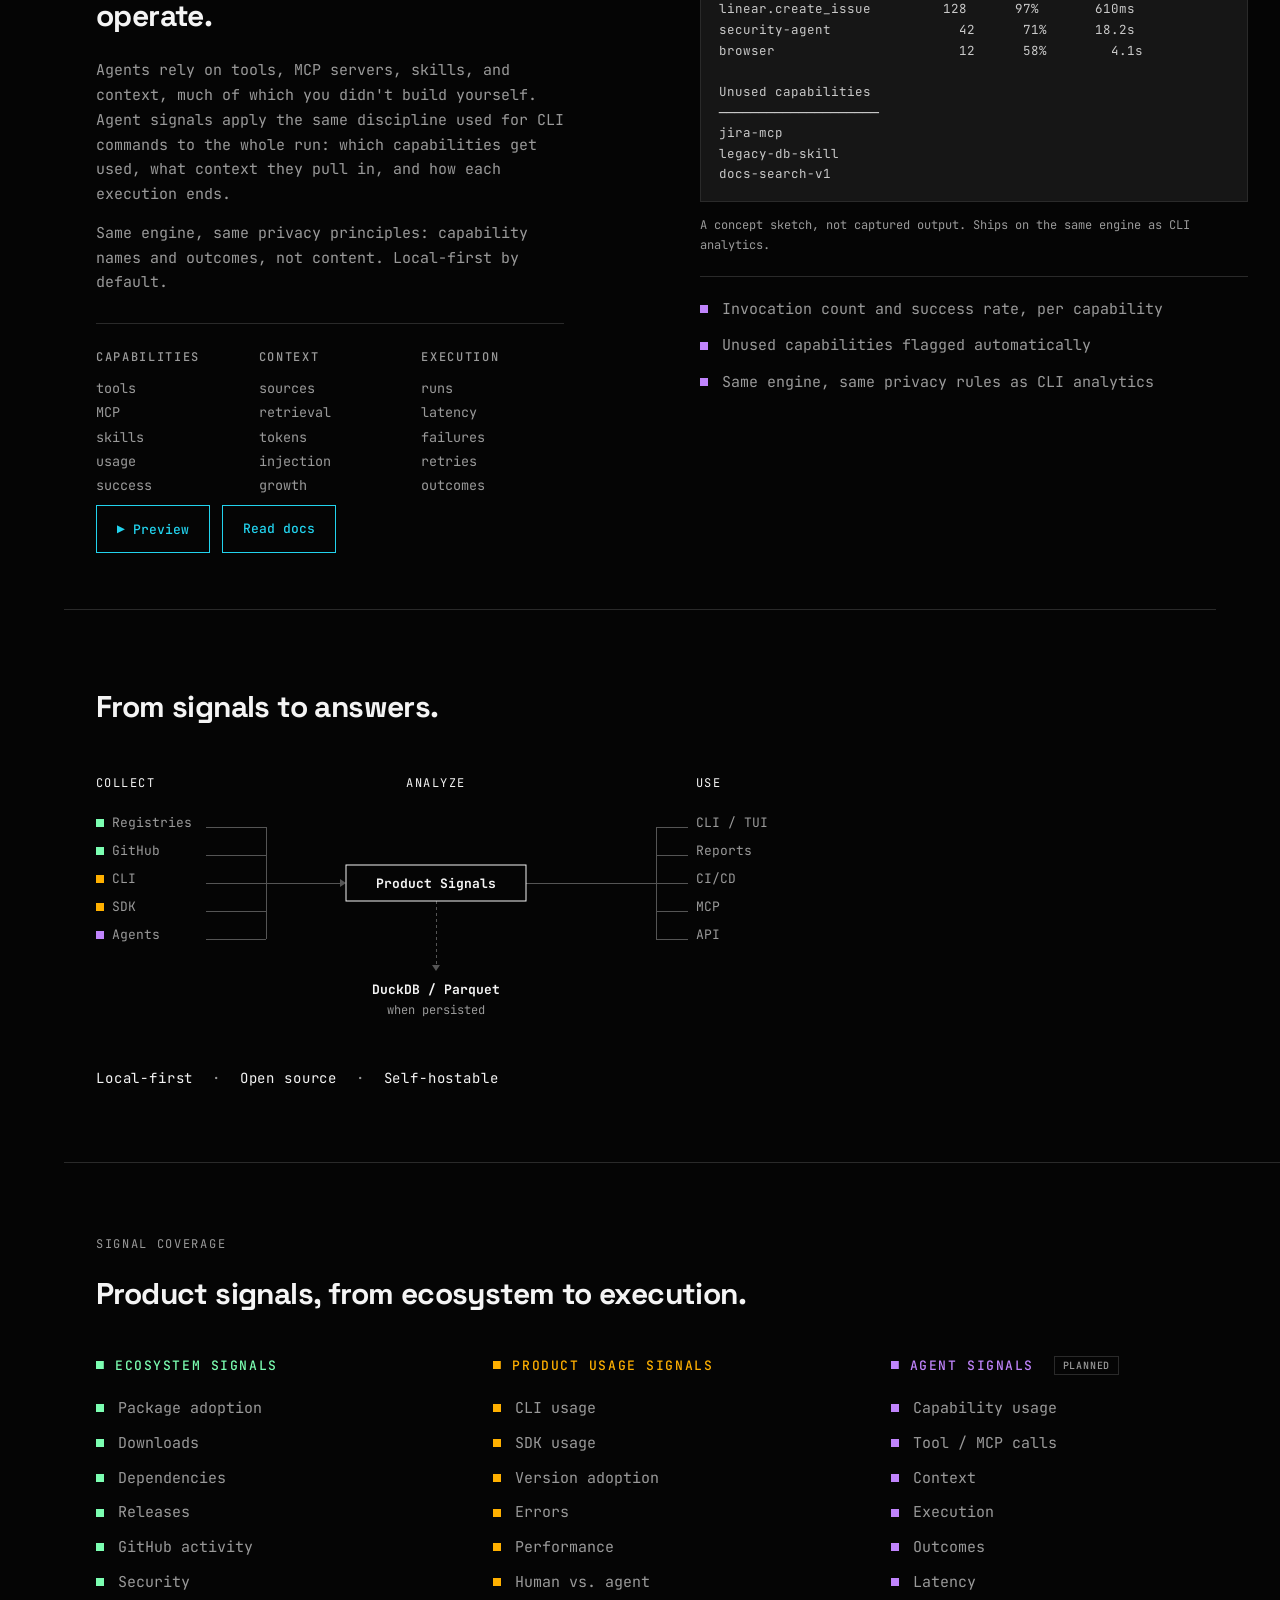
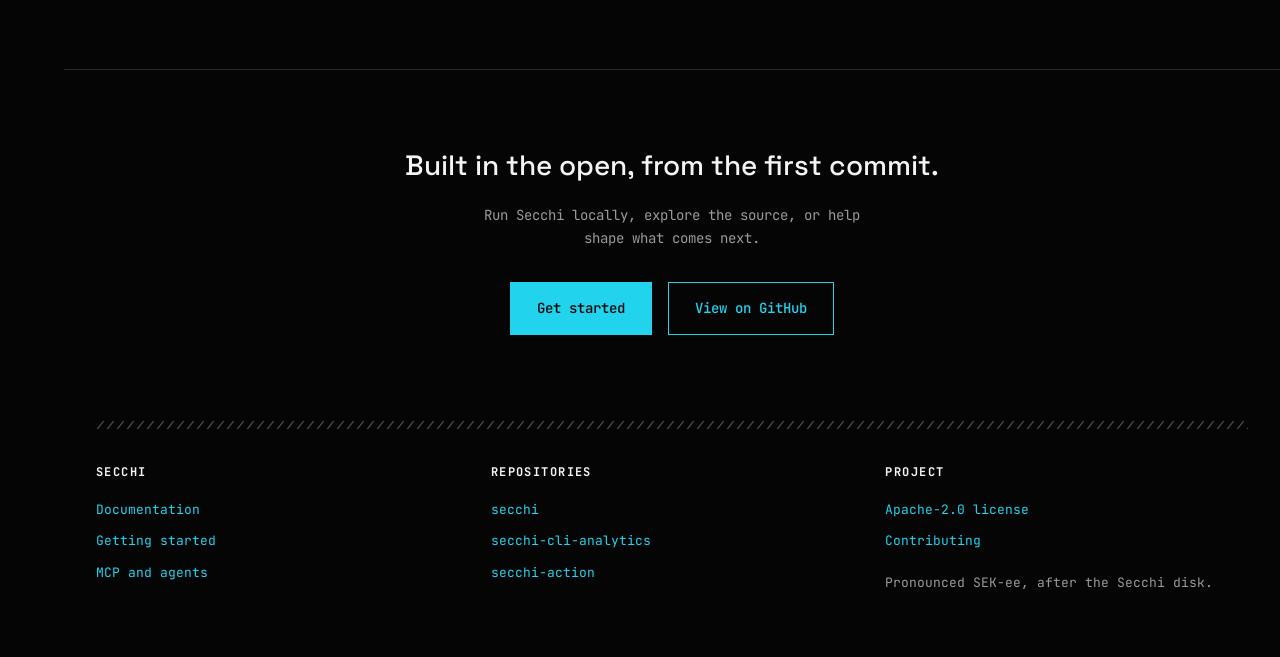
==== commit d94e12da: "copy: platform strata as sources + what-you-learn lines Ecosystem / Product runtime / Agent runtime," ====
--- a/index.html
+++ b/index.html
@@ -93,15 +93,18 @@
     <div class="strata" aria-label="Signal families feeding Secchi">
       <div class="stratum">
         <p class="stratum-label c-pkg">■ Ecosystem</p>
-        <p class="stratum-items">Packages <span class="sep">·</span> Registries <span class="sep">·</span> GitHub <span class="sep">·</span> Adoption</p>
+        <p class="stratum-items">Packages <span class="sep">·</span> Registries <span class="sep">·</span> GitHub <span class="sep">·</span> Dependencies</p>
+        <p class="stratum-learn"><span class="arrow" aria-hidden="true">→</span> adoption <span class="sep">·</span> health <span class="sep">·</span> releases <span class="sep">·</span> security</p>
       </div>
       <div class="stratum">
-        <p class="stratum-label c-cli">■ Runtime</p>
-        <p class="stratum-items">CLI <span class="sep">·</span> SDK <span class="sep">·</span> Commands <span class="sep">·</span> Invocations</p>
+        <p class="stratum-label c-cli">■ Product runtime</p>
+        <p class="stratum-items">CLI <span class="sep">·</span> SDK</p>
+        <p class="stratum-learn"><span class="arrow" aria-hidden="true">→</span> usage <span class="sep">·</span> versions <span class="sep">·</span> failures <span class="sep">·</span> performance</p>
       </div>
       <div class="stratum">
         <p class="stratum-label c-cap">■ Agent runtime</p>
         <p class="stratum-items">Tools <span class="sep">·</span> MCP <span class="sep">·</span> Context <span class="sep">·</span> Capabilities</p>
+        <p class="stratum-learn"><span class="arrow" aria-hidden="true">→</span> usage <span class="sep">·</span> success <span class="sep">·</span> latency <span class="sep">·</span> utilization</p>
       </div>
     </div>
     <div class="flow-sink-wrap">
--- a/css/site.css
+++ b/css/site.css
@@ -344,8 +344,10 @@
   text-transform: uppercase;
   margin-bottom: 4px;
 }
-.stratum-items { color: var(--muted); font-size: 14px; }
-.stratum-items .sep { color: var(--muted); opacity: 0.55; margin: 0 6px; }
+.stratum-items { color: var(--fg); font-size: 14px; }
+.stratum-learn { color: var(--muted); font-size: 13px; margin-top: 2px; }
+.stratum-learn .arrow { margin-right: 4px; }
+.stratum-items .sep, .stratum-learn .sep { color: var(--muted); opacity: 0.55; margin: 0 6px; }
 .flow-sink-wrap { display: flex; align-items: center; gap: 12px; }
 .flow-link { display: flex; align-items: center; gap: 4px; color: var(--muted); font-size: 10px; }
 .flow-link b { font-weight: 400; }
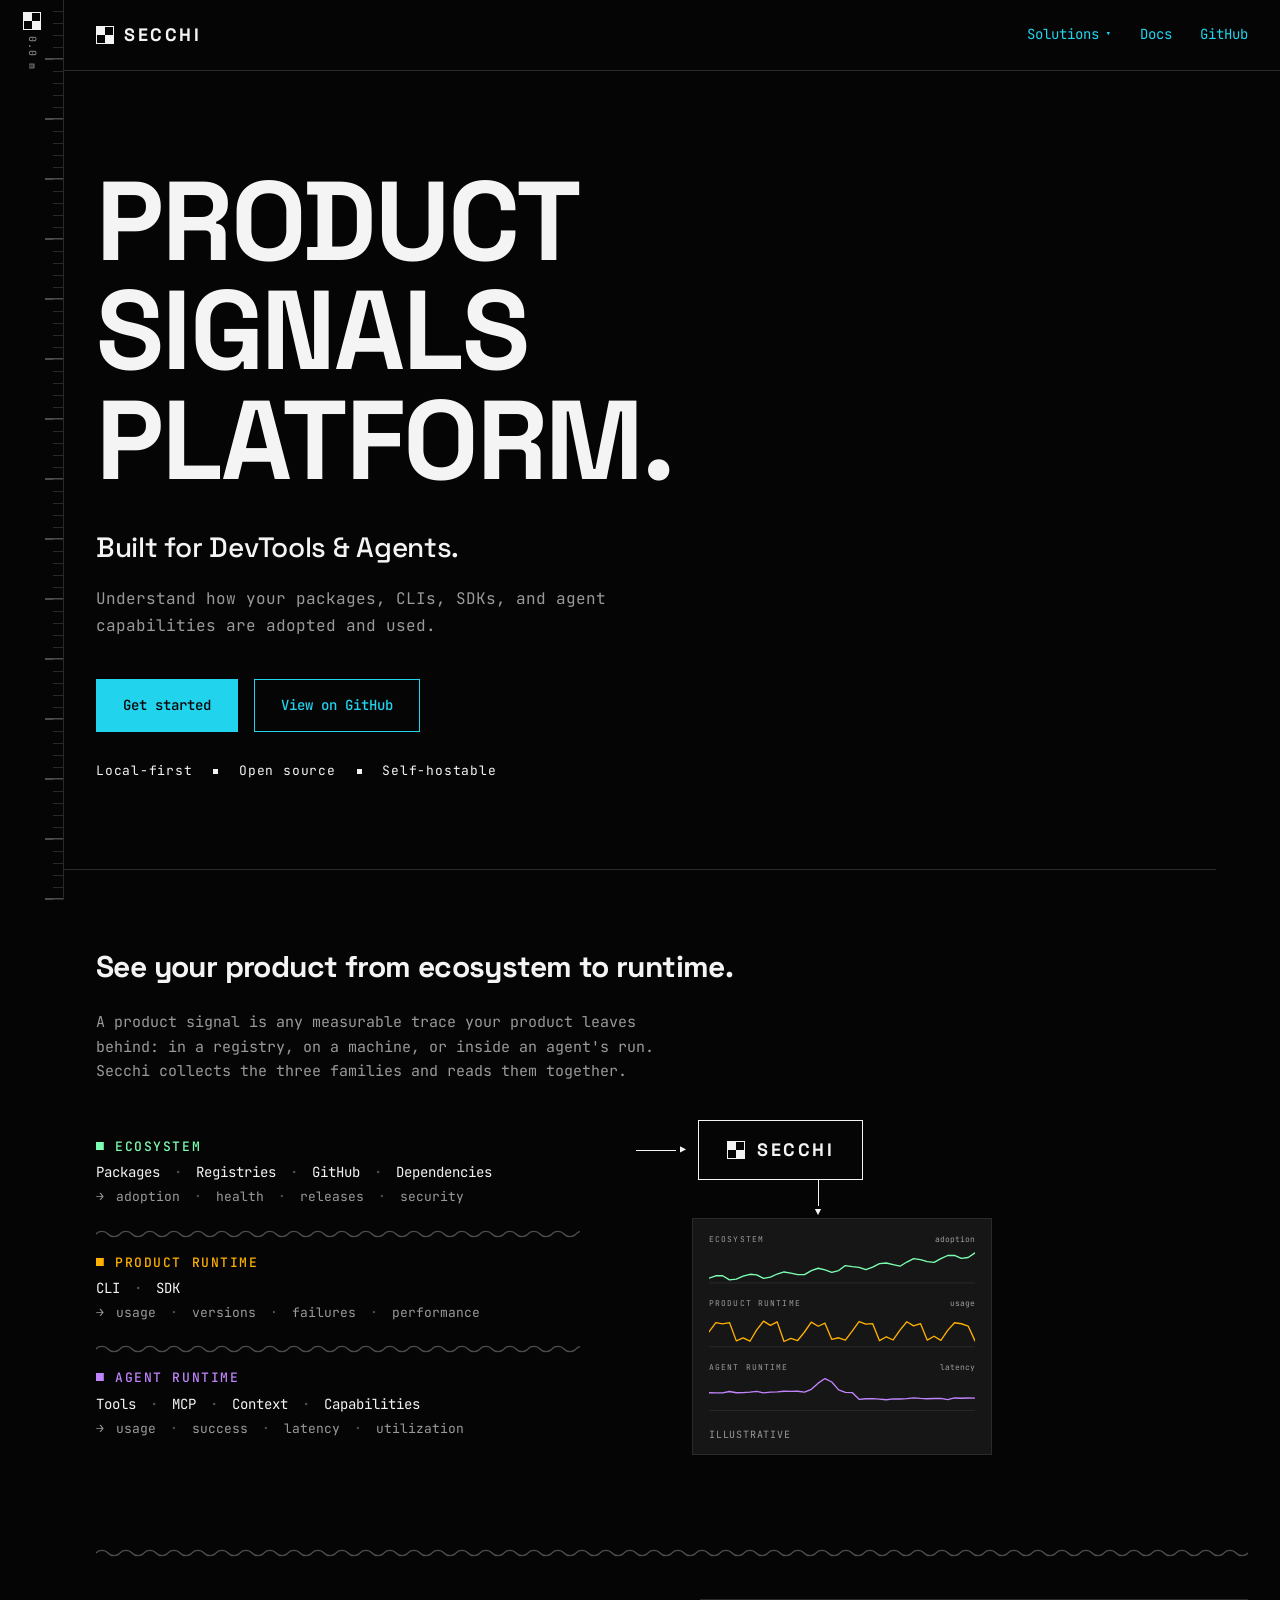
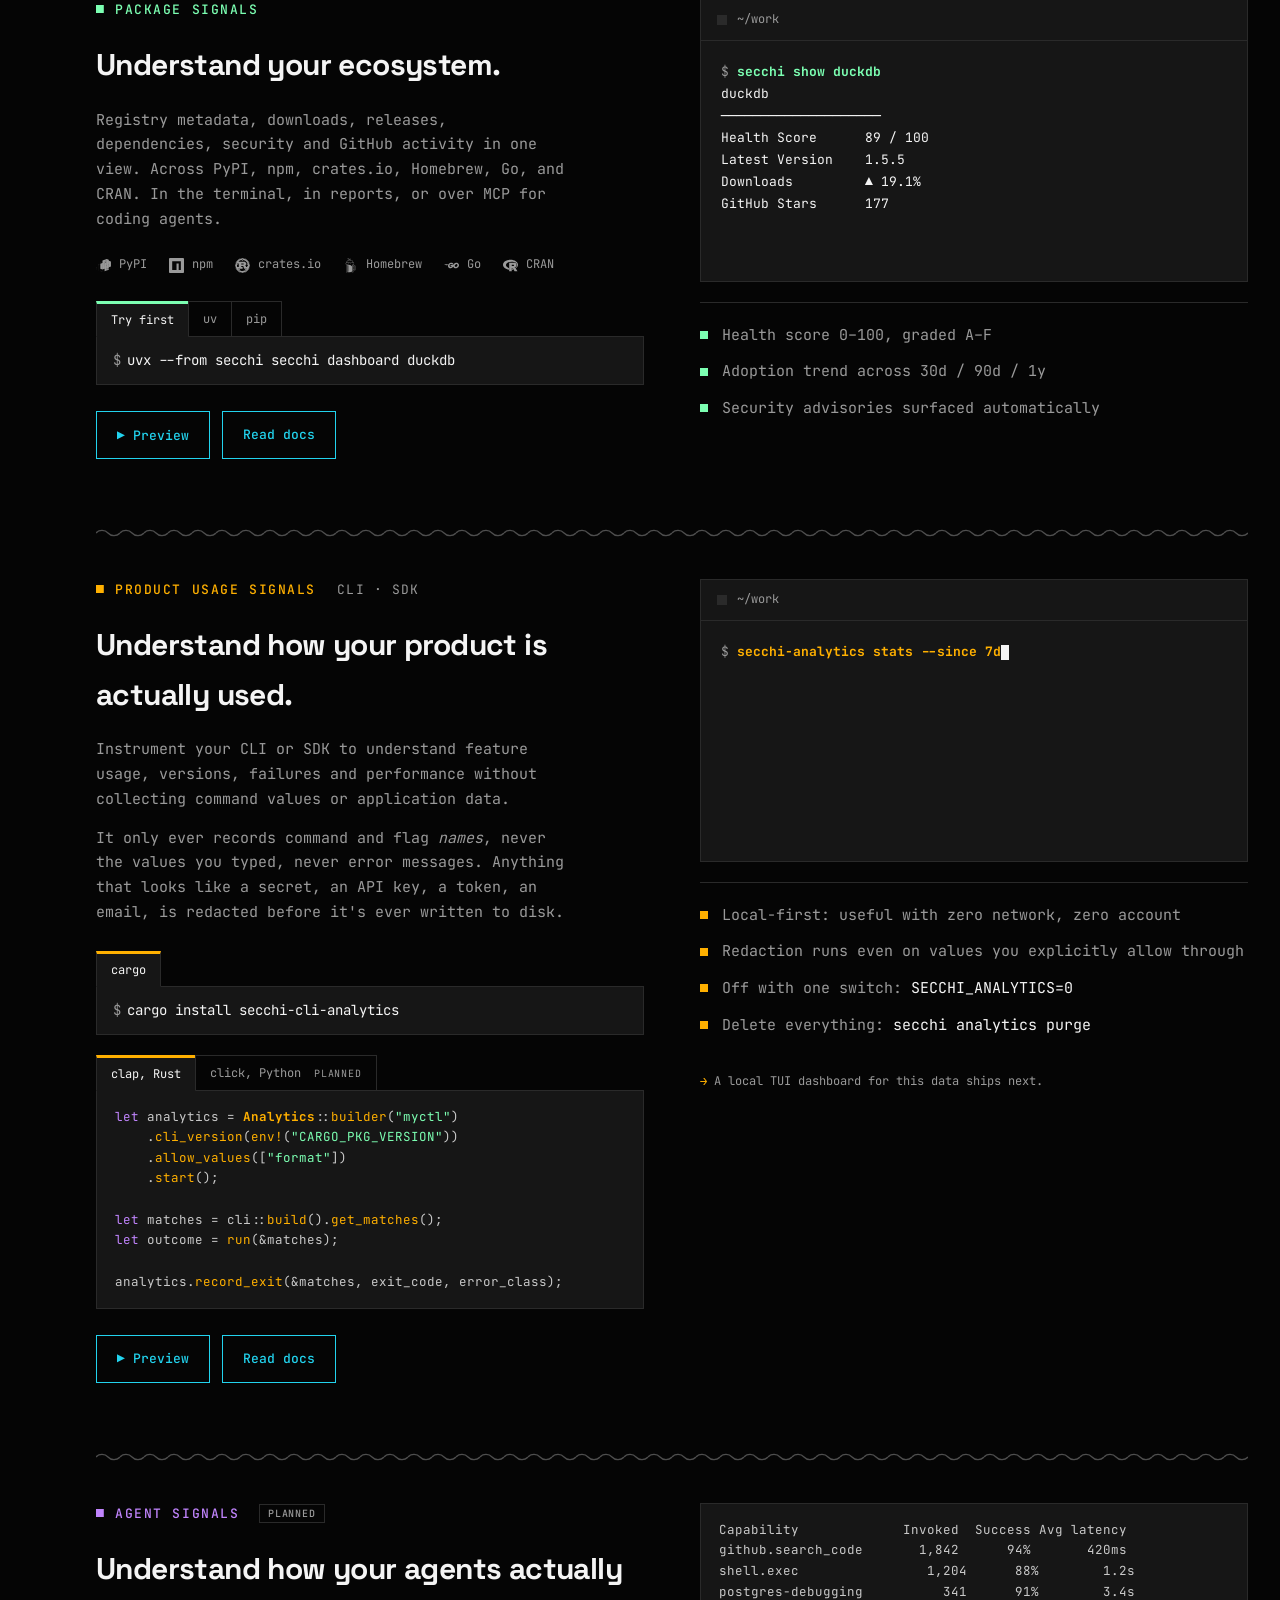
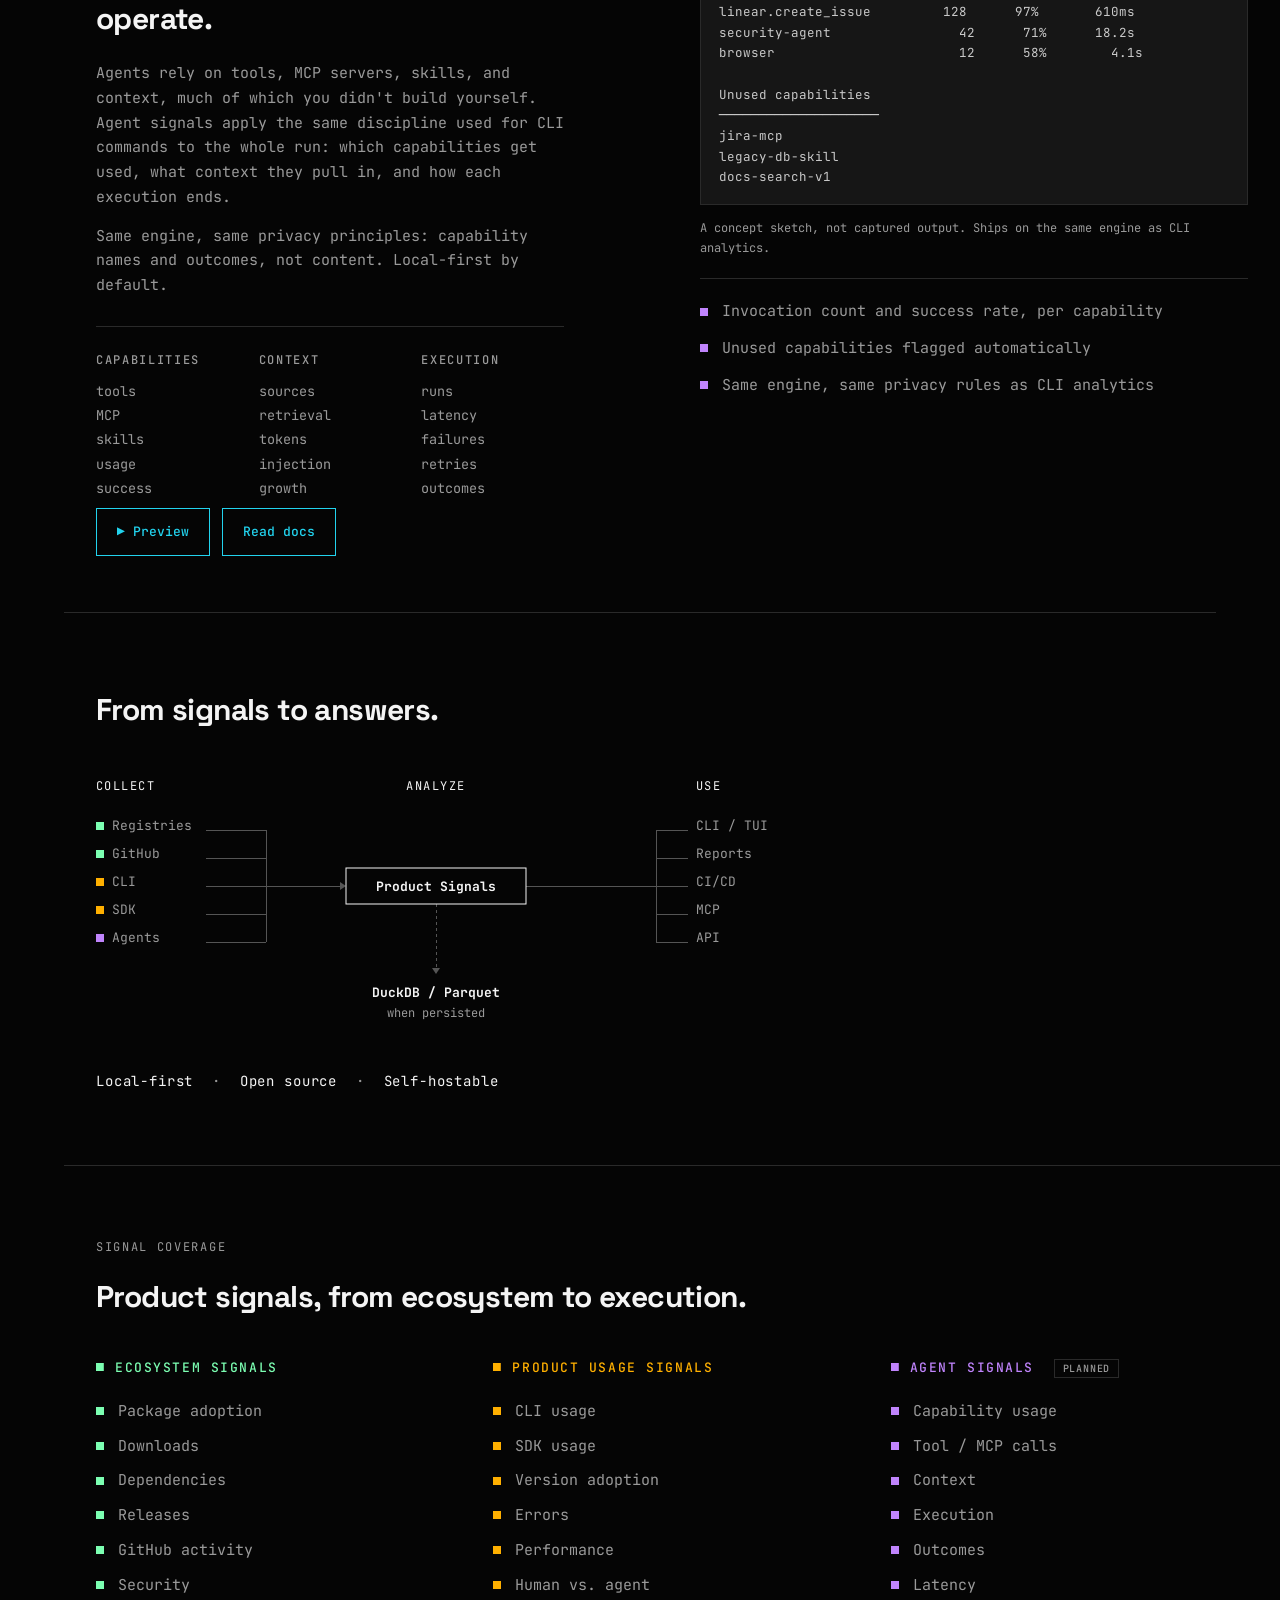
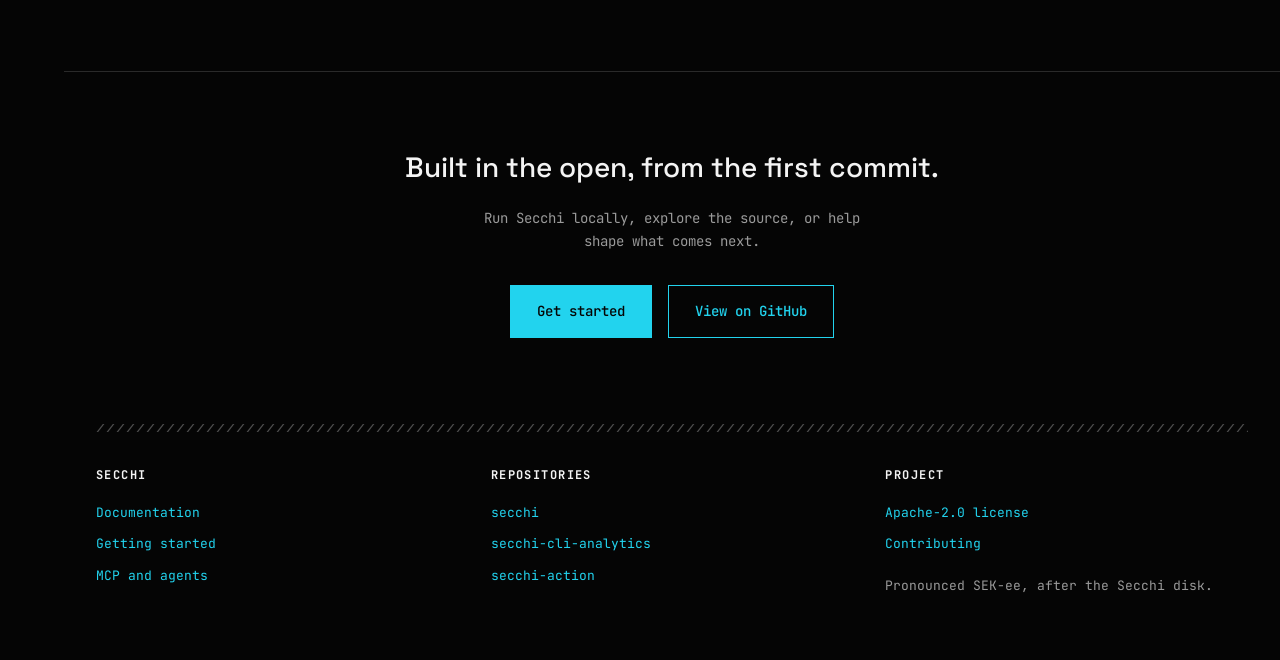
==== commit 67272fda: "design: illustrative signal-trace panel under the SECCHI box Right column of the platform section: w" ====
--- a/index.html
+++ b/index.html
@@ -108,10 +108,32 @@
       </div>
     </div>
     <div class="flow-sink-wrap">
-      <span class="flow-link" aria-hidden="true"><i></i><b>&#9654;</b></span>
-      <div class="flow-sink">
-        <span class="disk-glyph" aria-hidden="true"><i></i><i></i><i></i><i></i></span>
-        <span class="flow-sink-name">SECCHI</span>
+      <div class="flow-sink-row">
+        <span class="flow-link" aria-hidden="true"><i></i><b>&#9654;</b></span>
+        <div class="flow-sink">
+          <span class="disk-glyph" aria-hidden="true"><i></i><i></i><i></i><i></i></span>
+          <span class="flow-sink-name">SECCHI</span>
+        </div>
+      </div>
+      <span class="flow-drop" aria-hidden="true"><i></i><b>&#9660;</b></span>
+      <!-- Illustrative traces, not captured data: one signal per family,
+           in that family's colour, labelled so identity is never colour-alone. -->
+      <div class="signal-panel">
+        <svg class="signals" viewBox="0 0 300 208" role="img" aria-label="Illustrative signal traces for the three families">
+          <text class="sg-h" x="0" y="8">ECOSYSTEM</text>
+          <text class="sg-s" x="300" y="8" text-anchor="end">adoption</text>
+          <line class="sg-base" x1="0" y1="54" x2="300" y2="54"/>
+          <polyline class="sg-pkg" points="0.0,48.7 7.7,46.0 15.4,46.0 23.1,50.6 30.8,49.8 38.5,46.5 46.2,44.3 53.8,44.9 61.5,49.0 69.2,47.4 76.9,44.0 84.6,41.7 92.3,43.0 100.0,44.7 107.7,44.7 115.4,40.1 123.1,37.5 130.8,39.3 138.5,42.1 146.2,40.1 153.8,34.5 161.5,35.6 169.2,36.5 176.9,39.1 184.6,36.3 192.3,32.2 200.0,31.6 207.7,33.3 215.4,35.2 223.1,30.5 230.8,26.6 238.5,27.7 246.2,30.1 253.8,30.9 261.5,26.7 269.2,23.1 276.9,23.1 284.6,26.3 292.3,25.4 300.0,20.2"/>
+          <text class="sg-h" x="0" y="80">PRODUCT RUNTIME</text>
+          <text class="sg-s" x="300" y="80" text-anchor="end">usage</text>
+          <line class="sg-base" x1="0" y1="126" x2="300" y2="126"/>
+          <polyline class="sg-cli" points="0.0,109.1 7.7,98.8 15.4,100.2 23.1,98.8 30.8,119.4 38.5,116.1 46.2,119.8 53.8,107.1 61.5,97.2 69.2,102.0 76.9,98.0 84.6,120.1 92.3,116.6 100.0,119.0 107.7,109.4 115.4,98.3 123.1,102.9 130.8,99.4 138.5,117.8 146.2,115.9 153.8,118.6 161.5,108.3 169.2,97.6 176.9,100.6 184.6,100.0 192.3,119.2 200.0,114.8 207.7,118.4 215.4,107.3 223.1,97.8 230.8,102.5 238.5,99.9 246.2,118.6 253.8,114.2 261.5,118.9 269.2,107.6 276.9,99.0 284.6,100.1 292.3,102.7 300.0,119.5"/>
+          <text class="sg-h" x="0" y="152">AGENT RUNTIME</text>
+          <text class="sg-s" x="300" y="152" text-anchor="end">latency</text>
+          <line class="sg-base" x1="0" y1="198" x2="300" y2="198"/>
+          <polyline class="sg-cap" points="0.0,177.9 7.7,178.0 15.4,178.1 23.1,176.5 30.8,177.9 38.5,177.7 46.2,177.3 53.8,176.3 61.5,178.1 69.2,177.2 76.9,177.0 84.6,176.2 92.3,176.4 100.0,176.2 107.7,177.2 115.4,174.1 123.1,167.1 130.8,161.9 138.5,165.8 146.2,174.7 153.8,177.4 161.5,177.7 169.2,185.3 176.9,184.7 184.6,184.5 192.3,185.2 200.0,185.8 207.7,184.9 215.4,185.0 223.1,184.5 230.8,183.7 238.5,184.3 246.2,184.7 253.8,184.4 261.5,184.3 269.2,185.7 276.9,183.8 284.6,184.1 292.3,183.8 300.0,184.0"/>
+        </svg>
+        <p class="signal-caption">Illustrative</p>
       </div>
     </div>
   </div>
--- a/css/site.css
+++ b/css/site.css
@@ -348,10 +348,37 @@
 .stratum-learn { color: var(--muted); font-size: 13px; margin-top: 2px; }
 .stratum-learn .arrow { margin-right: 4px; }
 .stratum-items .sep, .stratum-learn .sep { color: var(--muted); opacity: 0.55; margin: 0 6px; }
-.flow-sink-wrap { display: flex; align-items: center; gap: 12px; }
-.flow-link { display: flex; align-items: center; gap: 4px; color: var(--muted); font-size: 10px; }
+.flow-sink-wrap { display: flex; flex-direction: column; align-items: flex-start; }
+.flow-sink-row { display: flex; align-items: center; gap: 12px; }
+.flow-link { display: flex; align-items: center; gap: 4px; color: var(--fg); font-size: 10px; }
 .flow-link b { font-weight: 400; }
-.flow-link i { display: block; width: 40px; height: 1px; background: var(--line); }
+.flow-link i { display: block; width: 40px; height: 1px; background: var(--fg); }
+/* Stem from the SECCHI box down into the signal panel, aligned under
+   the box's centre (the box starts after the 40px link + gap + glyph). */
+.flow-drop {
+  display: flex; flex-direction: column; align-items: center;
+  margin-left: calc(56px + 123px);
+  color: var(--fg); font-size: 10px; line-height: 1;
+}
+.flow-drop i { display: block; width: 1px; height: 26px; background: var(--fg); }
+.flow-drop b { font-weight: 400; margin-top: 2px; }
+.signal-panel {
+  margin-left: 56px;
+  width: 300px;
+  padding: 16px 16px 10px;
+  border: 1px solid var(--line);
+  background: var(--panel);
+}
+.signals { display: block; width: 100%; height: auto; }
+.signals text { font-family: inherit; }
+.sg-h { fill: var(--muted); font-size: 9px; letter-spacing: 0.14em; }
+.sg-s { fill: var(--muted); font-size: 9px; }
+.sg-base { stroke: var(--line); stroke-width: 1; }
+.signals polyline { fill: none; stroke-width: 1.5; stroke-linejoin: round; stroke-linecap: round; }
+.sg-pkg { stroke: var(--pkg); }
+.sg-cli { stroke: var(--cli); }
+.sg-cap { stroke: var(--cap); }
+.signal-caption { margin-top: 8px; font-size: 10px; color: var(--muted); letter-spacing: 0.08em; text-transform: uppercase; }
 .flow-sink {
   display: flex;
   align-items: center;
@@ -819,10 +846,12 @@
   .modal-overlay { padding: 16px; }
   .modal-close { top: 16px; right: 16px; }
   .platform-grid { grid-template-columns: 1fr; gap: 24px; }
-  .flow-sink-wrap { flex-direction: column; align-items: flex-start; gap: 8px; }
-  .flow-link { flex-direction: column; }
+  .flow-sink-row { flex-direction: column; align-items: flex-start; gap: 8px; }
+  .flow-link { flex-direction: column; margin-left: 20px; }
   .flow-link i { width: 1px; height: 28px; }
   .flow-link b { display: inline-block; transform: rotate(90deg); font-weight: 400; }
+  .flow-drop { margin-left: 123px; }
+  .signal-panel { margin-left: 0; width: 100%; max-width: 340px; }
   .subareas { gap: 12px; }
 }
 @media (max-width: 600px) {
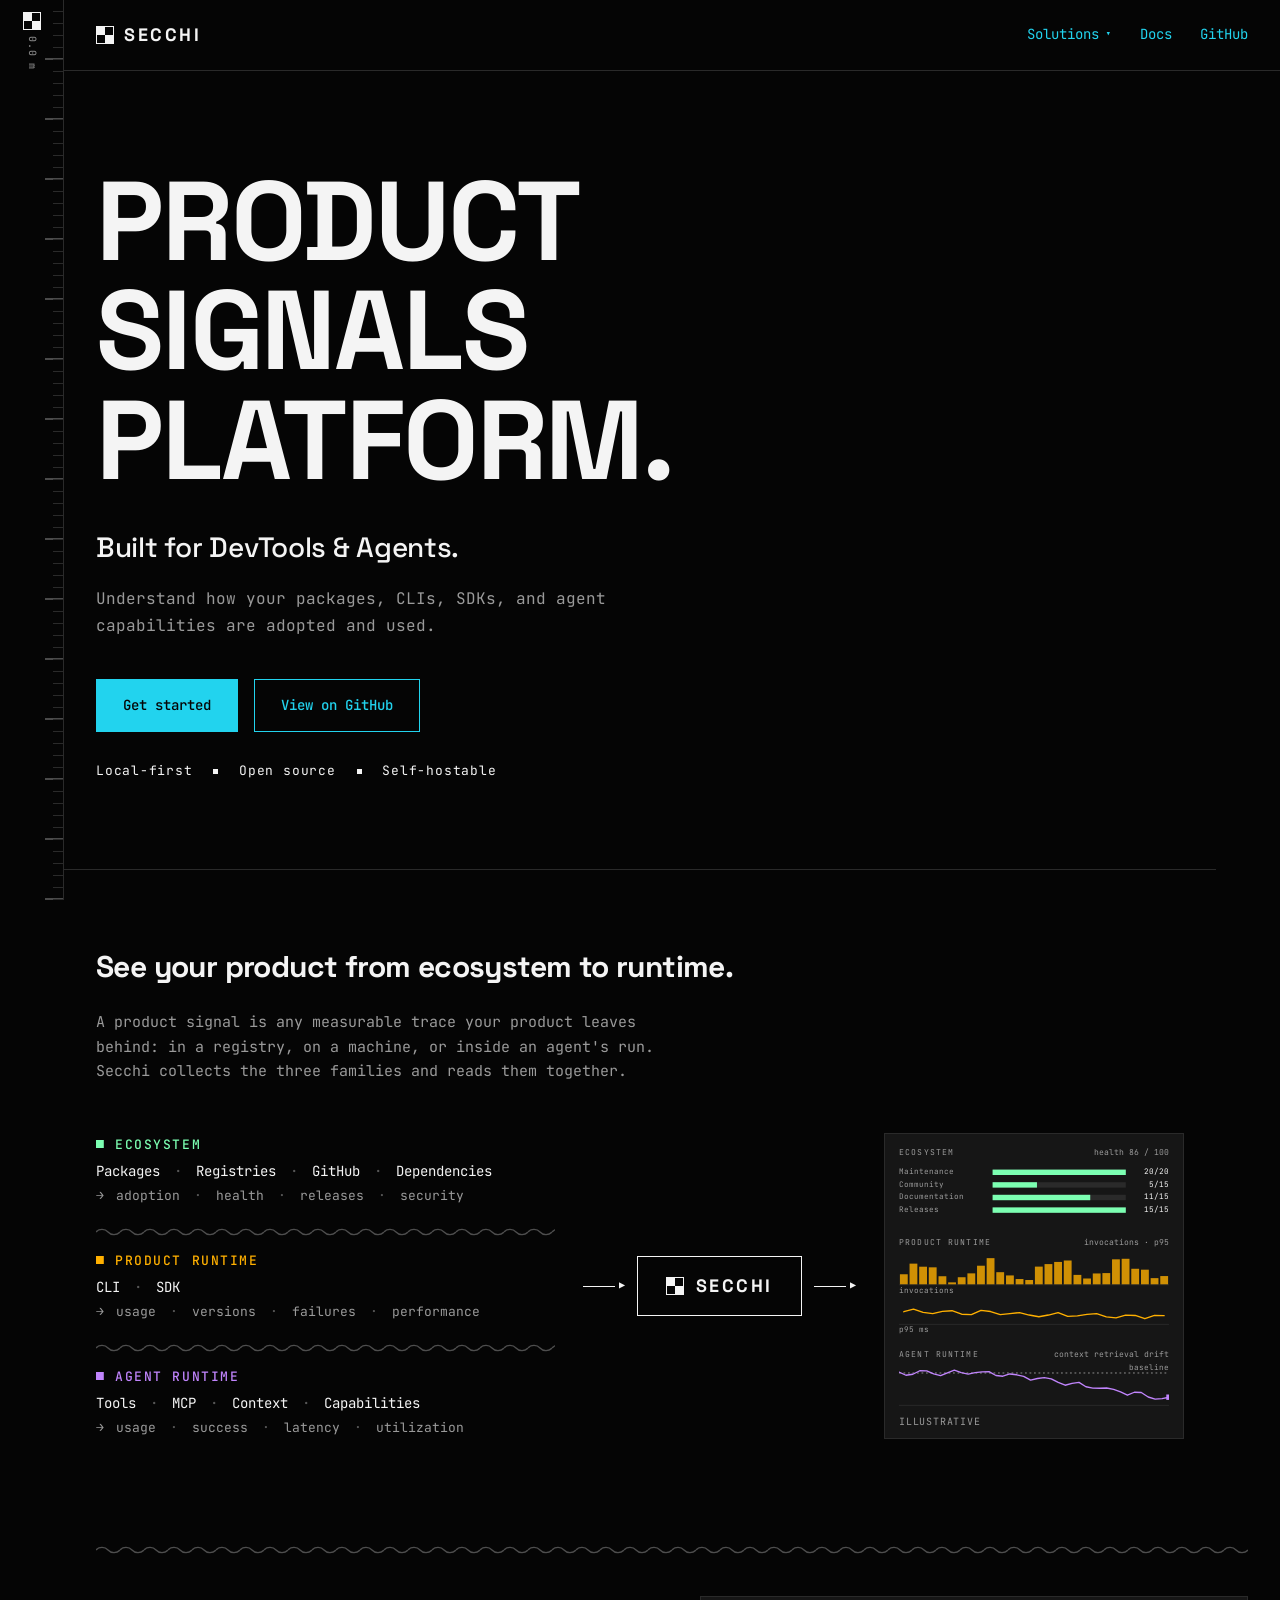
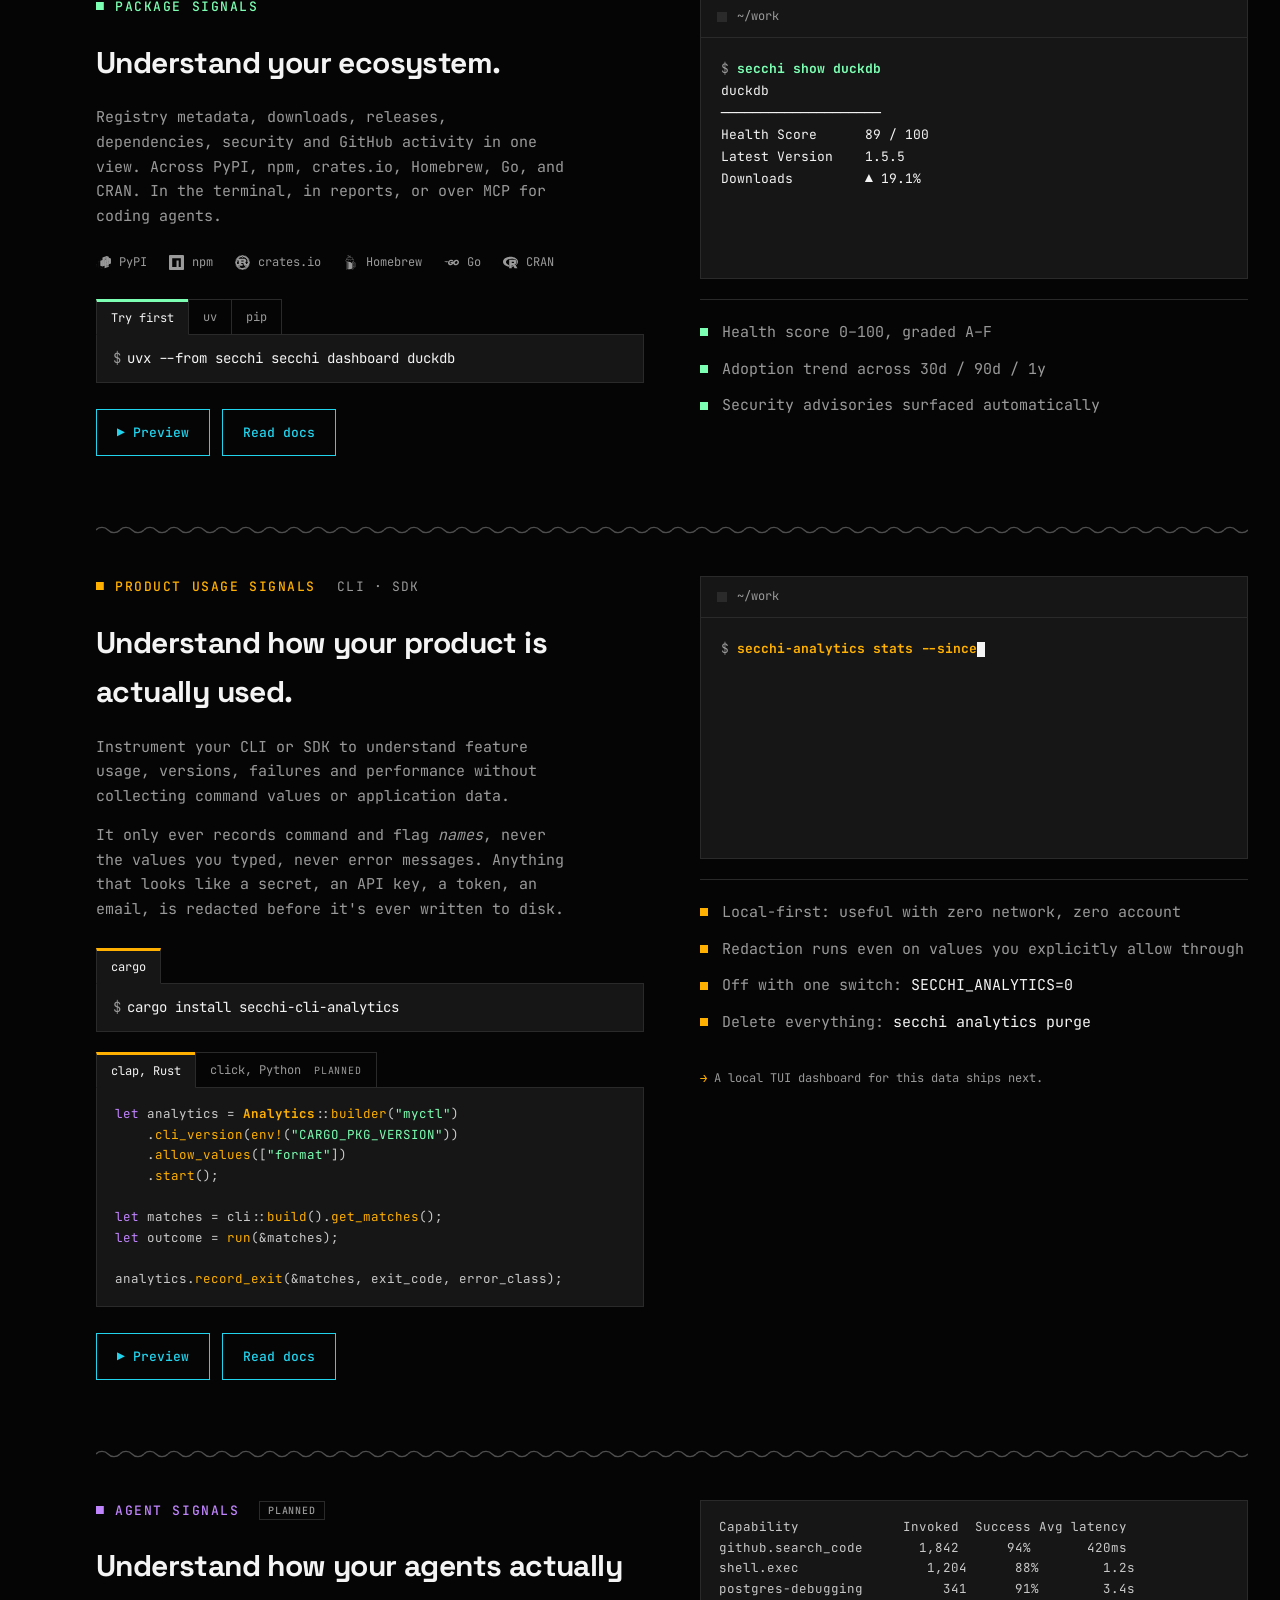
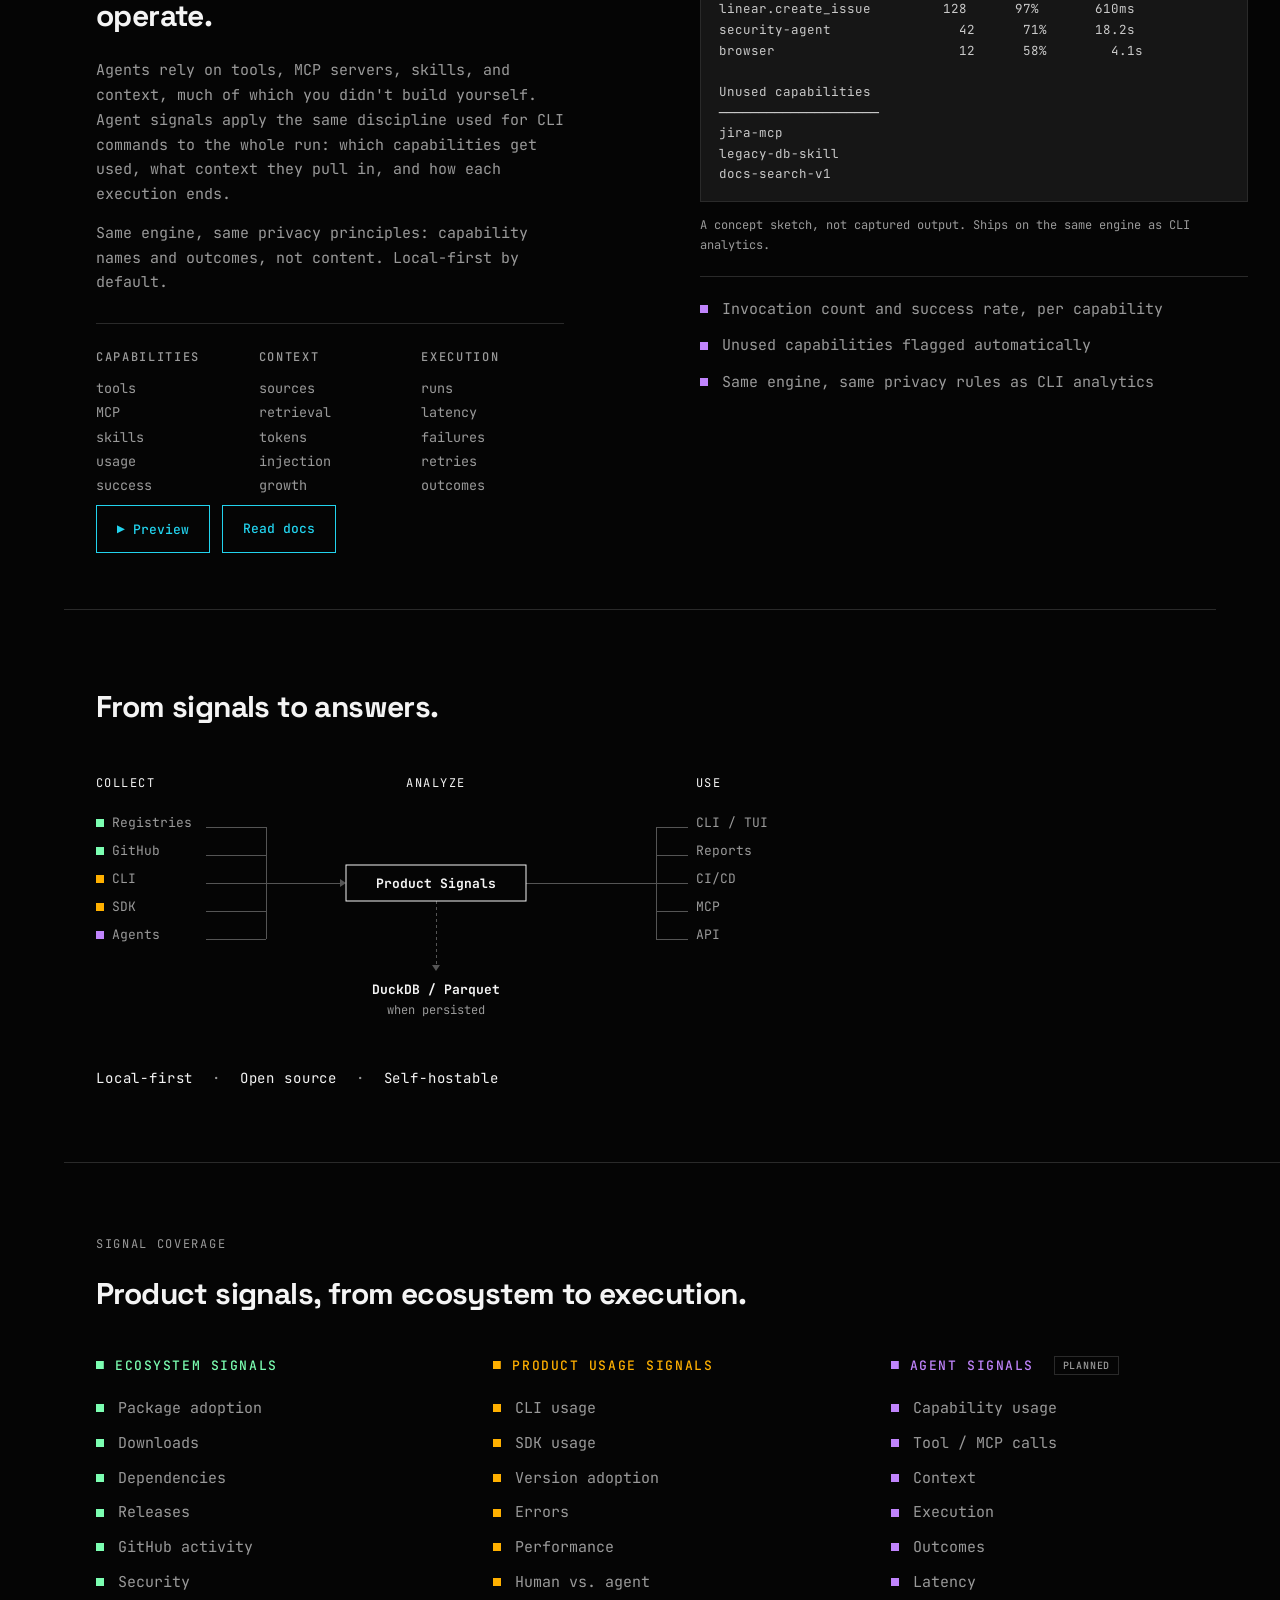
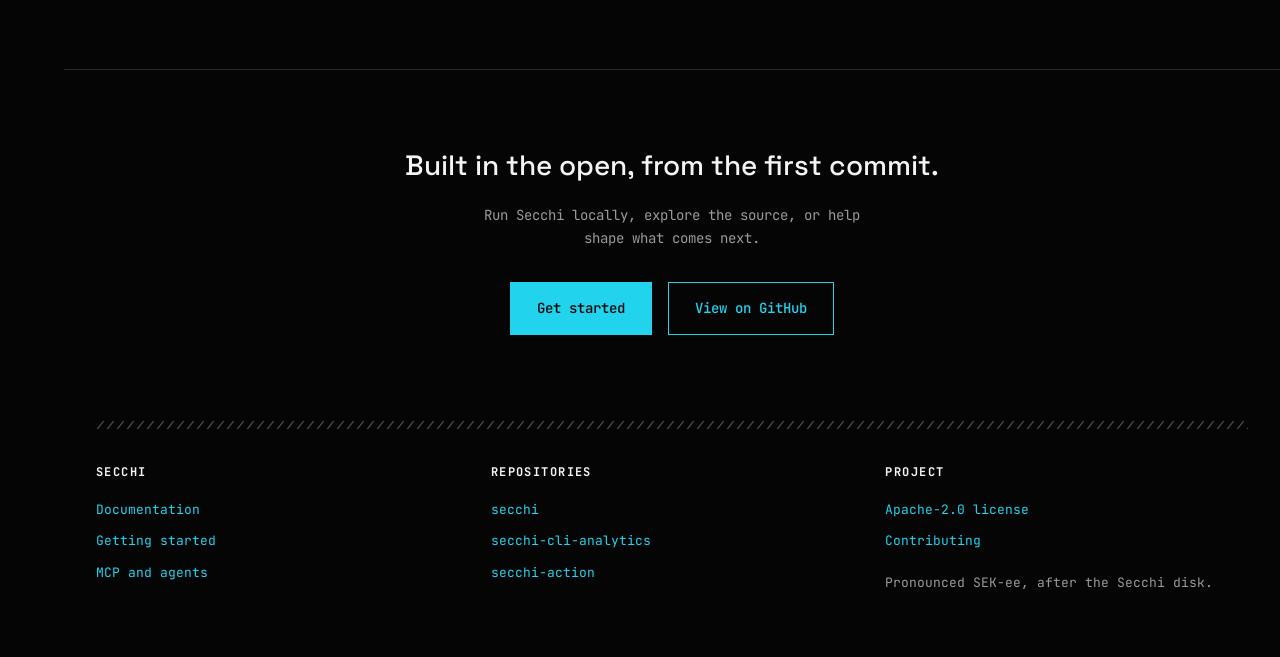
==== commit b2c2651d: "design: platform row = strata → SECCHI → charts; charts as three mini-visuals Lay the platform secti" ====
--- a/index.html
+++ b/index.html
@@ -108,34 +108,80 @@
       </div>
     </div>
     <div class="flow-sink-wrap">
-      <div class="flow-sink-row">
-        <span class="flow-link" aria-hidden="true"><i></i><b>&#9654;</b></span>
-        <div class="flow-sink">
-          <span class="disk-glyph" aria-hidden="true"><i></i><i></i><i></i><i></i></span>
-          <span class="flow-sink-name">SECCHI</span>
-        </div>
-      </div>
-      <span class="flow-drop" aria-hidden="true"><i></i><b>&#9660;</b></span>
-      <!-- Illustrative traces, not captured data: one signal per family,
-           in that family's colour, labelled so identity is never colour-alone. -->
+      <span class="flow-link" aria-hidden="true"><i></i><b>&#9654;</b></span>
+      <div class="flow-sink">
+        <span class="disk-glyph" aria-hidden="true"><i></i><i></i><i></i><i></i></span>
+        <span class="flow-sink-name">SECCHI</span>
+      </div>
+      <span class="flow-link" aria-hidden="true"><i></i><b>&#9654;</b></span>
+    </div>
+    <!-- Illustrative charts, not captured data: one per family, in that
+         family's colour, directly labelled so identity is never colour-alone. -->
       <div class="signal-panel">
-        <svg class="signals" viewBox="0 0 300 208" role="img" aria-label="Illustrative signal traces for the three families">
+        <svg class="signals" viewBox="0 0 300 286" role="img" aria-label="Illustrative charts: ecosystem health breakdown, CLI invocations against p95 latency, and drift in agent context retrieval">
           <text class="sg-h" x="0" y="8">ECOSYSTEM</text>
-          <text class="sg-s" x="300" y="8" text-anchor="end">adoption</text>
-          <line class="sg-base" x1="0" y1="54" x2="300" y2="54"/>
-          <polyline class="sg-pkg" points="0.0,48.7 7.7,46.0 15.4,46.0 23.1,50.6 30.8,49.8 38.5,46.5 46.2,44.3 53.8,44.9 61.5,49.0 69.2,47.4 76.9,44.0 84.6,41.7 92.3,43.0 100.0,44.7 107.7,44.7 115.4,40.1 123.1,37.5 130.8,39.3 138.5,42.1 146.2,40.1 153.8,34.5 161.5,35.6 169.2,36.5 176.9,39.1 184.6,36.3 192.3,32.2 200.0,31.6 207.7,33.3 215.4,35.2 223.1,30.5 230.8,26.6 238.5,27.7 246.2,30.1 253.8,30.9 261.5,26.7 269.2,23.1 276.9,23.1 284.6,26.3 292.3,25.4 300.0,20.2"/>
-          <text class="sg-h" x="0" y="80">PRODUCT RUNTIME</text>
-          <text class="sg-s" x="300" y="80" text-anchor="end">usage</text>
-          <line class="sg-base" x1="0" y1="126" x2="300" y2="126"/>
-          <polyline class="sg-cli" points="0.0,109.1 7.7,98.8 15.4,100.2 23.1,98.8 30.8,119.4 38.5,116.1 46.2,119.8 53.8,107.1 61.5,97.2 69.2,102.0 76.9,98.0 84.6,120.1 92.3,116.6 100.0,119.0 107.7,109.4 115.4,98.3 123.1,102.9 130.8,99.4 138.5,117.8 146.2,115.9 153.8,118.6 161.5,108.3 169.2,97.6 176.9,100.6 184.6,100.0 192.3,119.2 200.0,114.8 207.7,118.4 215.4,107.3 223.1,97.8 230.8,102.5 238.5,99.9 246.2,118.6 253.8,114.2 261.5,118.9 269.2,107.6 276.9,99.0 284.6,100.1 292.3,102.7 300.0,119.5"/>
-          <text class="sg-h" x="0" y="152">AGENT RUNTIME</text>
-          <text class="sg-s" x="300" y="152" text-anchor="end">latency</text>
-          <line class="sg-base" x1="0" y1="198" x2="300" y2="198"/>
-          <polyline class="sg-cap" points="0.0,177.9 7.7,178.0 15.4,178.1 23.1,176.5 30.8,177.9 38.5,177.7 46.2,177.3 53.8,176.3 61.5,178.1 69.2,177.2 76.9,177.0 84.6,176.2 92.3,176.4 100.0,176.2 107.7,177.2 115.4,174.1 123.1,167.1 130.8,161.9 138.5,165.8 146.2,174.7 153.8,177.4 161.5,177.7 169.2,185.3 176.9,184.7 184.6,184.5 192.3,185.2 200.0,185.8 207.7,184.9 215.4,185.0 223.1,184.5 230.8,183.7 238.5,184.3 246.2,184.7 253.8,184.4 261.5,184.3 269.2,185.7 276.9,183.8 284.6,184.1 292.3,183.8 300.0,184.0"/>
+          <text class="sg-s" x="300" y="8" text-anchor="end">health 86 / 100</text>
+          <text class="sg-l" x="0" y="29">Maintenance</text>
+          <rect class="sg-track" x="104" y="24" width="148" height="6"/>
+          <rect class="sg-fill-pkg" x="104" y="24" width="148.0" height="6"/>
+          <text class="sg-v" x="300" y="29" text-anchor="end">20/20</text>
+          <text class="sg-l" x="0" y="43">Community</text>
+          <rect class="sg-track" x="104" y="38" width="148" height="6"/>
+          <rect class="sg-fill-pkg" x="104" y="38" width="49.3" height="6"/>
+          <text class="sg-v" x="300" y="43" text-anchor="end">5/15</text>
+          <text class="sg-l" x="0" y="57">Documentation</text>
+          <rect class="sg-track" x="104" y="52" width="148" height="6"/>
+          <rect class="sg-fill-pkg" x="104" y="52" width="108.5" height="6"/>
+          <text class="sg-v" x="300" y="57" text-anchor="end">11/15</text>
+          <text class="sg-l" x="0" y="71">Releases</text>
+          <rect class="sg-track" x="104" y="66" width="148" height="6"/>
+          <rect class="sg-fill-pkg" x="104" y="66" width="148.0" height="6"/>
+          <text class="sg-v" x="300" y="71" text-anchor="end">15/15</text>
+          <text class="sg-h" x="0" y="108">PRODUCT RUNTIME</text>
+          <text class="sg-s" x="300" y="108" text-anchor="end">invocations · p95</text>
+          <rect class="sg-fill-cli" x="1.0" y="140.3" width="8.7" height="11.7"/>
+          <rect class="sg-fill-cli" x="11.7" y="128.5" width="8.7" height="23.5"/>
+          <rect class="sg-fill-cli" x="22.4" y="131.9" width="8.7" height="20.1"/>
+          <rect class="sg-fill-cli" x="33.1" y="132.6" width="8.7" height="19.4"/>
+          <rect class="sg-fill-cli" x="43.9" y="142.5" width="8.7" height="9.5"/>
+          <rect class="sg-fill-cli" x="54.6" y="149.3" width="8.7" height="2.7"/>
+          <rect class="sg-fill-cli" x="65.3" y="143.6" width="8.7" height="8.4"/>
+          <rect class="sg-fill-cli" x="76.0" y="139.3" width="8.7" height="12.7"/>
+          <rect class="sg-fill-cli" x="86.7" y="130.8" width="8.7" height="21.2"/>
+          <rect class="sg-fill-cli" x="97.4" y="122.4" width="8.7" height="29.6"/>
+          <rect class="sg-fill-cli" x="108.1" y="138.0" width="8.7" height="14.0"/>
+          <rect class="sg-fill-cli" x="118.9" y="141.6" width="8.7" height="10.4"/>
+          <rect class="sg-fill-cli" x="129.6" y="145.6" width="8.7" height="6.4"/>
+          <rect class="sg-fill-cli" x="140.3" y="146.7" width="8.7" height="5.3"/>
+          <rect class="sg-fill-cli" x="151.0" y="131.8" width="8.7" height="20.2"/>
+          <rect class="sg-fill-cli" x="161.7" y="129.0" width="8.7" height="23.0"/>
+          <rect class="sg-fill-cli" x="172.4" y="126.6" width="8.7" height="25.4"/>
+          <rect class="sg-fill-cli" x="183.1" y="125.0" width="8.7" height="27.0"/>
+          <rect class="sg-fill-cli" x="193.9" y="141.0" width="8.7" height="11.0"/>
+          <rect class="sg-fill-cli" x="204.6" y="145.0" width="8.7" height="7.0"/>
+          <rect class="sg-fill-cli" x="215.3" y="139.4" width="8.7" height="12.6"/>
+          <rect class="sg-fill-cli" x="226.0" y="139.0" width="8.7" height="13.0"/>
+          <rect class="sg-fill-cli" x="236.7" y="123.7" width="8.7" height="28.3"/>
+          <rect class="sg-fill-cli" x="247.4" y="123.1" width="8.7" height="28.9"/>
+          <rect class="sg-fill-cli" x="258.1" y="134.2" width="8.7" height="17.8"/>
+          <rect class="sg-fill-cli" x="268.9" y="135.2" width="8.7" height="16.8"/>
+          <rect class="sg-fill-cli" x="279.6" y="144.6" width="8.7" height="7.4"/>
+          <rect class="sg-fill-cli" x="290.3" y="142.3" width="8.7" height="9.7"/>
+          <line class="sg-base" x1="0" y1="152" x2="300" y2="152"/>
+          <text class="sg-l" x="0" y="161">invocations</text>
+          <polyline class="sg-cli" points="5.4,181.9 16.1,179.0 26.8,182.6 37.5,184.0 48.2,181.6 58.9,180.8 69.6,184.7 80.4,185.2 91.1,180.5 101.8,181.7 112.5,185.1 123.2,184.0 133.9,182.9 144.6,185.6 155.4,187.5 166.1,185.6 176.8,182.9 187.5,187.1 198.2,186.5 208.9,184.8 219.6,184.1 230.4,187.6 241.1,188.7 251.8,185.7 262.5,186.1 273.2,189.7 283.9,186.0 294.6,186.3"/>
+          <line class="sg-base" x1="0" y1="196" x2="300" y2="196"/>
+          <text class="sg-l" x="0" y="205">p95 ms</text>
+          <text class="sg-h" x="0" y="232">AGENT RUNTIME</text>
+          <text class="sg-s" x="300" y="232" text-anchor="end">context retrieval drift</text>
+          <line class="sg-ref" x1="0" y1="250" x2="300" y2="250"/>
+          <text class="sg-l" x="300" y="247" text-anchor="end">baseline</text>
+          <polyline class="sg-cap" points="0.0,249.0 7.7,252.5 15.4,251.4 23.1,247.5 30.8,247.6 38.5,251.0 46.2,253.0 53.8,249.8 61.5,246.9 69.2,249.5 76.9,251.2 84.6,249.6 92.3,248.8 100.0,248.5 107.7,252.8 115.4,253.6 123.1,251.1 130.8,252.0 138.5,253.7 146.2,257.9 153.8,256.1 161.5,255.2 169.2,256.5 176.9,260.5 184.6,263.6 192.3,261.6 200.0,260.4 207.7,265.3 215.4,266.8 223.1,266.9 230.8,266.7 238.5,268.2 246.2,271.1 253.8,274.7 261.5,271.4 269.2,271.7 276.9,276.7 284.6,279.0 292.3,278.5 300.0,276.9"/>
+          <rect class="sg-dot-cap" x="297.0" y="273.9" width="6" height="6"/>
+          <line class="sg-base" x1="0" y1="286" x2="300" y2="286"/>
         </svg>
         <p class="signal-caption">Illustrative</p>
       </div>
-    </div>
   </div>
 </section>
 
--- a/css/site.css
+++ b/css/site.css
@@ -321,10 +321,9 @@
 }
 .platform-grid {
   display: grid;
-  grid-template-columns: 1fr auto;
+  grid-template-columns: minmax(0, 1fr) auto auto;
   align-items: center;
-  gap: 56px;
-  max-width: 56rem;
+  gap: 28px;
 }
 .stratum { padding: 14px 0; }
 .stratum + .stratum {
@@ -348,24 +347,13 @@
 .stratum-learn { color: var(--muted); font-size: 13px; margin-top: 2px; }
 .stratum-learn .arrow { margin-right: 4px; }
 .stratum-items .sep, .stratum-learn .sep { color: var(--muted); opacity: 0.55; margin: 0 6px; }
-.flow-sink-wrap { display: flex; flex-direction: column; align-items: flex-start; }
-.flow-sink-row { display: flex; align-items: center; gap: 12px; }
+.flow-sink-wrap { display: flex; align-items: center; gap: 12px; }
 .flow-link { display: flex; align-items: center; gap: 4px; color: var(--fg); font-size: 10px; }
 .flow-link b { font-weight: 400; }
-.flow-link i { display: block; width: 40px; height: 1px; background: var(--fg); }
-/* Stem from the SECCHI box down into the signal panel, aligned under
-   the box's centre (the box starts after the 40px link + gap + glyph). */
-.flow-drop {
-  display: flex; flex-direction: column; align-items: center;
-  margin-left: calc(56px + 123px);
-  color: var(--fg); font-size: 10px; line-height: 1;
-}
-.flow-drop i { display: block; width: 1px; height: 26px; background: var(--fg); }
-.flow-drop b { font-weight: 400; margin-top: 2px; }
+.flow-link i { display: block; width: 32px; height: 1px; background: var(--fg); }
 .signal-panel {
-  margin-left: 56px;
   width: 300px;
-  padding: 16px 16px 10px;
+  padding: 14px 14px 8px;
   border: 1px solid var(--line);
   background: var(--panel);
 }
@@ -373,8 +361,15 @@
 .signals text { font-family: inherit; }
 .sg-h { fill: var(--muted); font-size: 9px; letter-spacing: 0.14em; }
 .sg-s { fill: var(--muted); font-size: 9px; }
+.sg-l { fill: var(--muted); font-size: 8.5px; }
+.sg-v { fill: var(--fg); font-size: 8.5px; }
 .sg-base { stroke: var(--line); stroke-width: 1; }
+.sg-ref { stroke: var(--muted); stroke-width: 1; stroke-dasharray: 2 3; }
+.sg-track { fill: var(--line); }
 .signals polyline { fill: none; stroke-width: 1.5; stroke-linejoin: round; stroke-linecap: round; }
+.sg-fill-pkg { fill: var(--pkg); }
+.sg-fill-cli { fill: var(--cli); opacity: 0.8; }
+.sg-dot-cap { fill: var(--cap); }
 .sg-pkg { stroke: var(--pkg); }
 .sg-cli { stroke: var(--cli); }
 .sg-cap { stroke: var(--cap); }
@@ -845,13 +840,12 @@
   .footer::before { left: 20px; right: 20px; }
   .modal-overlay { padding: 16px; }
   .modal-close { top: 16px; right: 16px; }
-  .platform-grid { grid-template-columns: 1fr; gap: 24px; }
-  .flow-sink-row { flex-direction: column; align-items: flex-start; gap: 8px; }
+  .platform-grid { grid-template-columns: 1fr; gap: 12px; }
+  .flow-sink-wrap { flex-direction: column; align-items: flex-start; gap: 8px; }
   .flow-link { flex-direction: column; margin-left: 20px; }
   .flow-link i { width: 1px; height: 28px; }
   .flow-link b { display: inline-block; transform: rotate(90deg); font-weight: 400; }
-  .flow-drop { margin-left: 123px; }
-  .signal-panel { margin-left: 0; width: 100%; max-width: 340px; }
+  .signal-panel { width: 100%; max-width: 340px; }
   .subareas { gap: 12px; }
 }
 @media (max-width: 600px) {
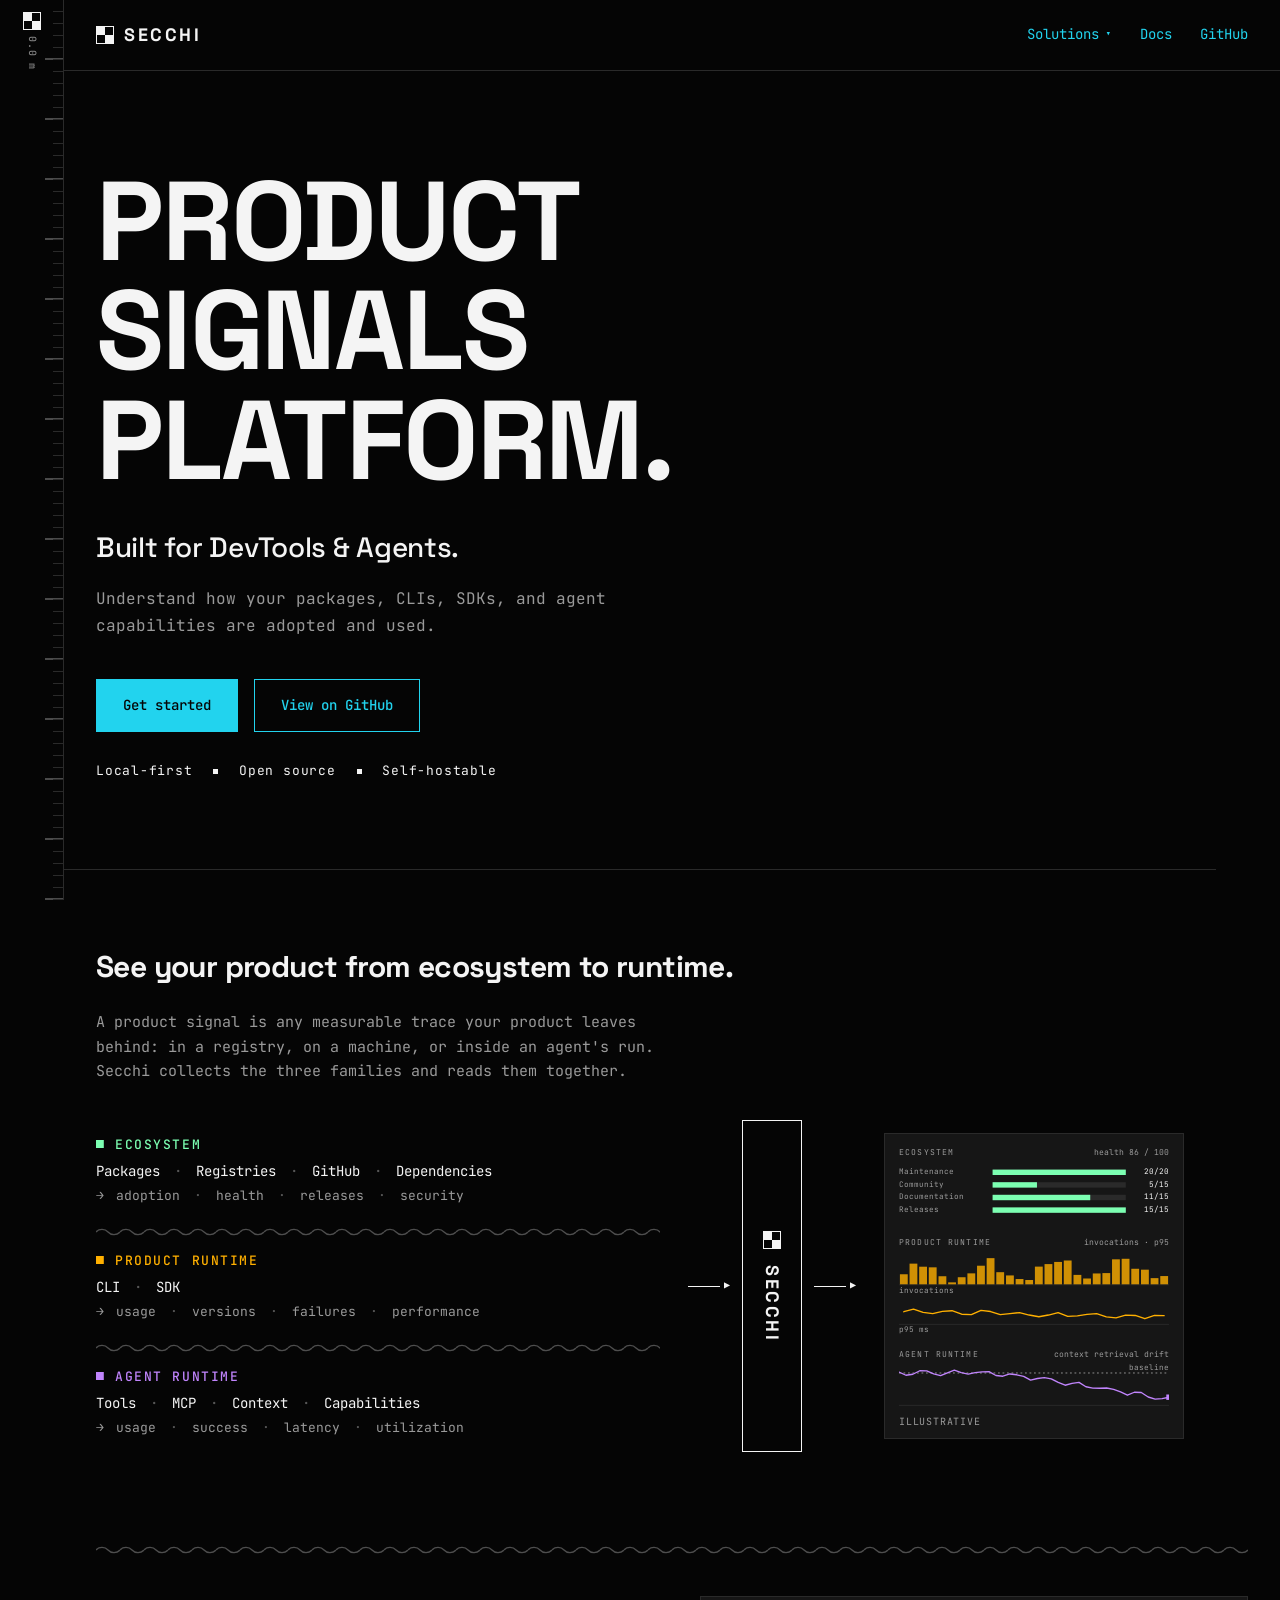
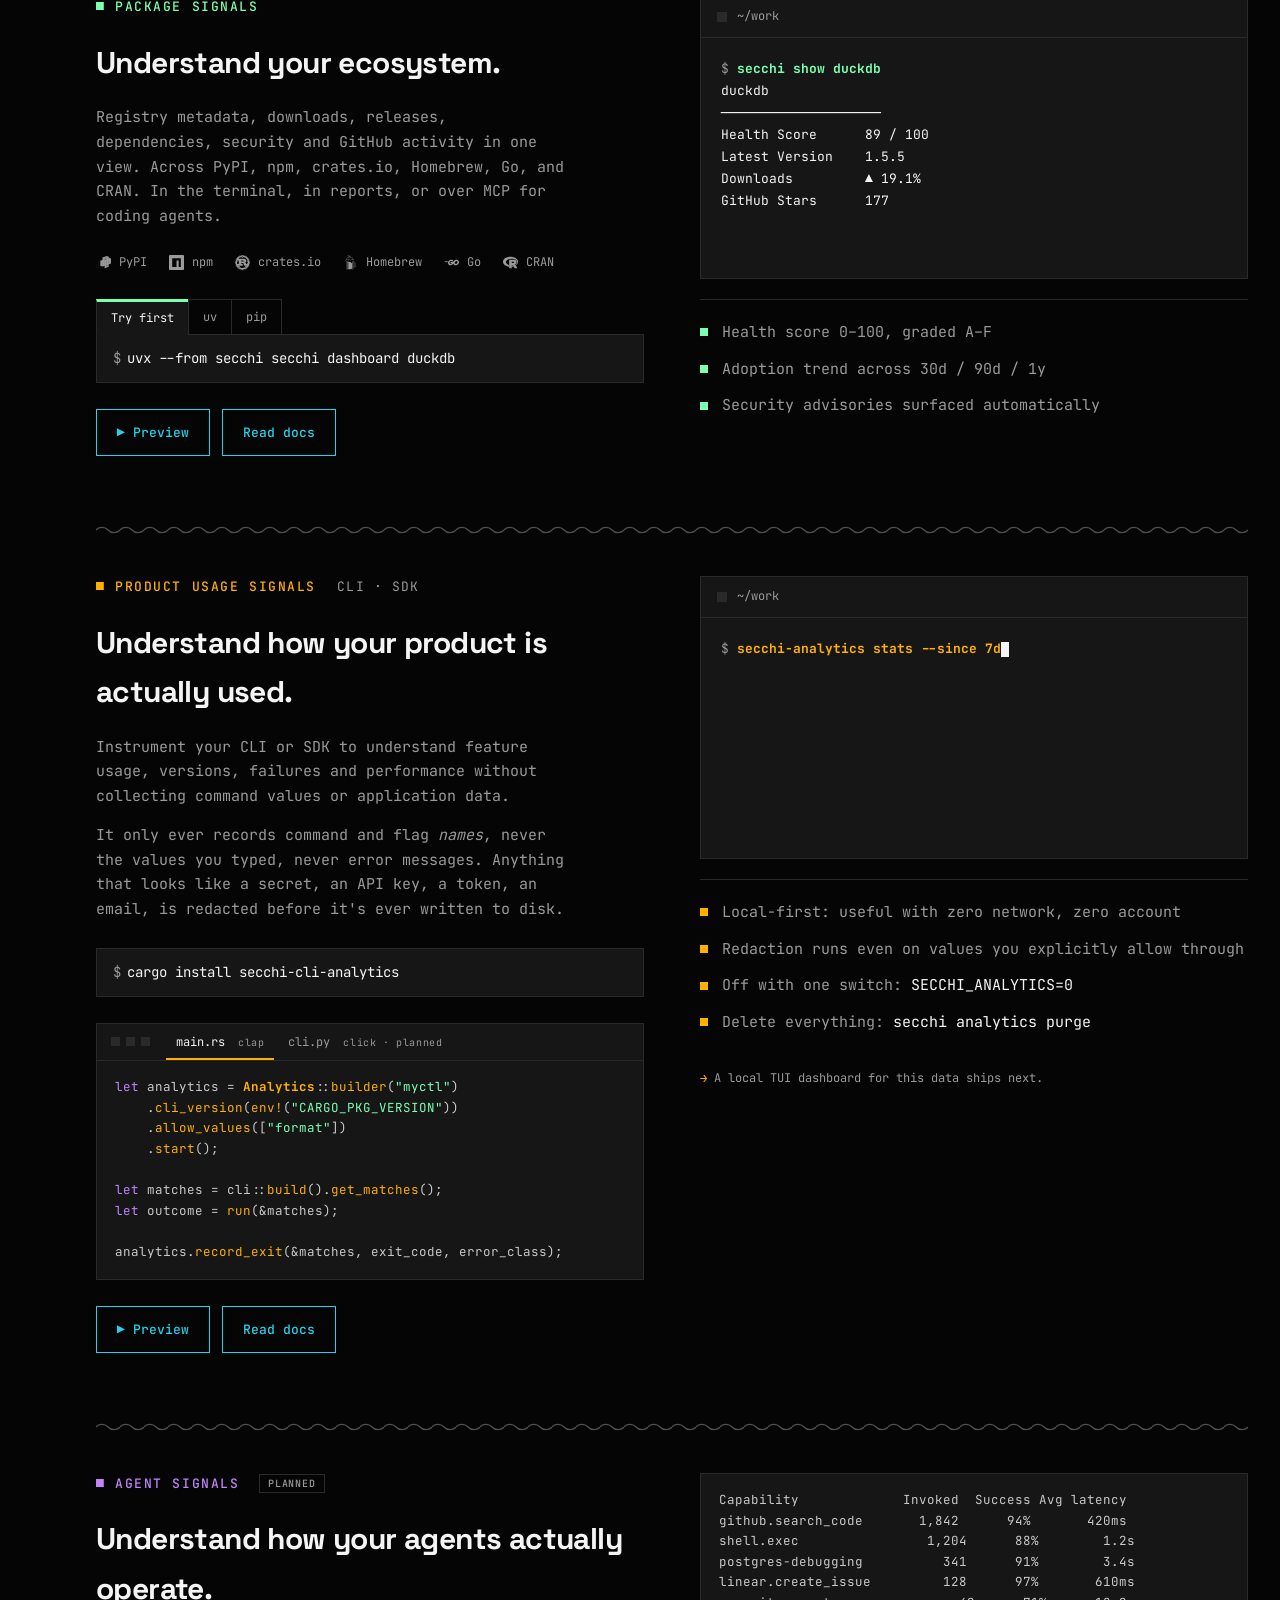
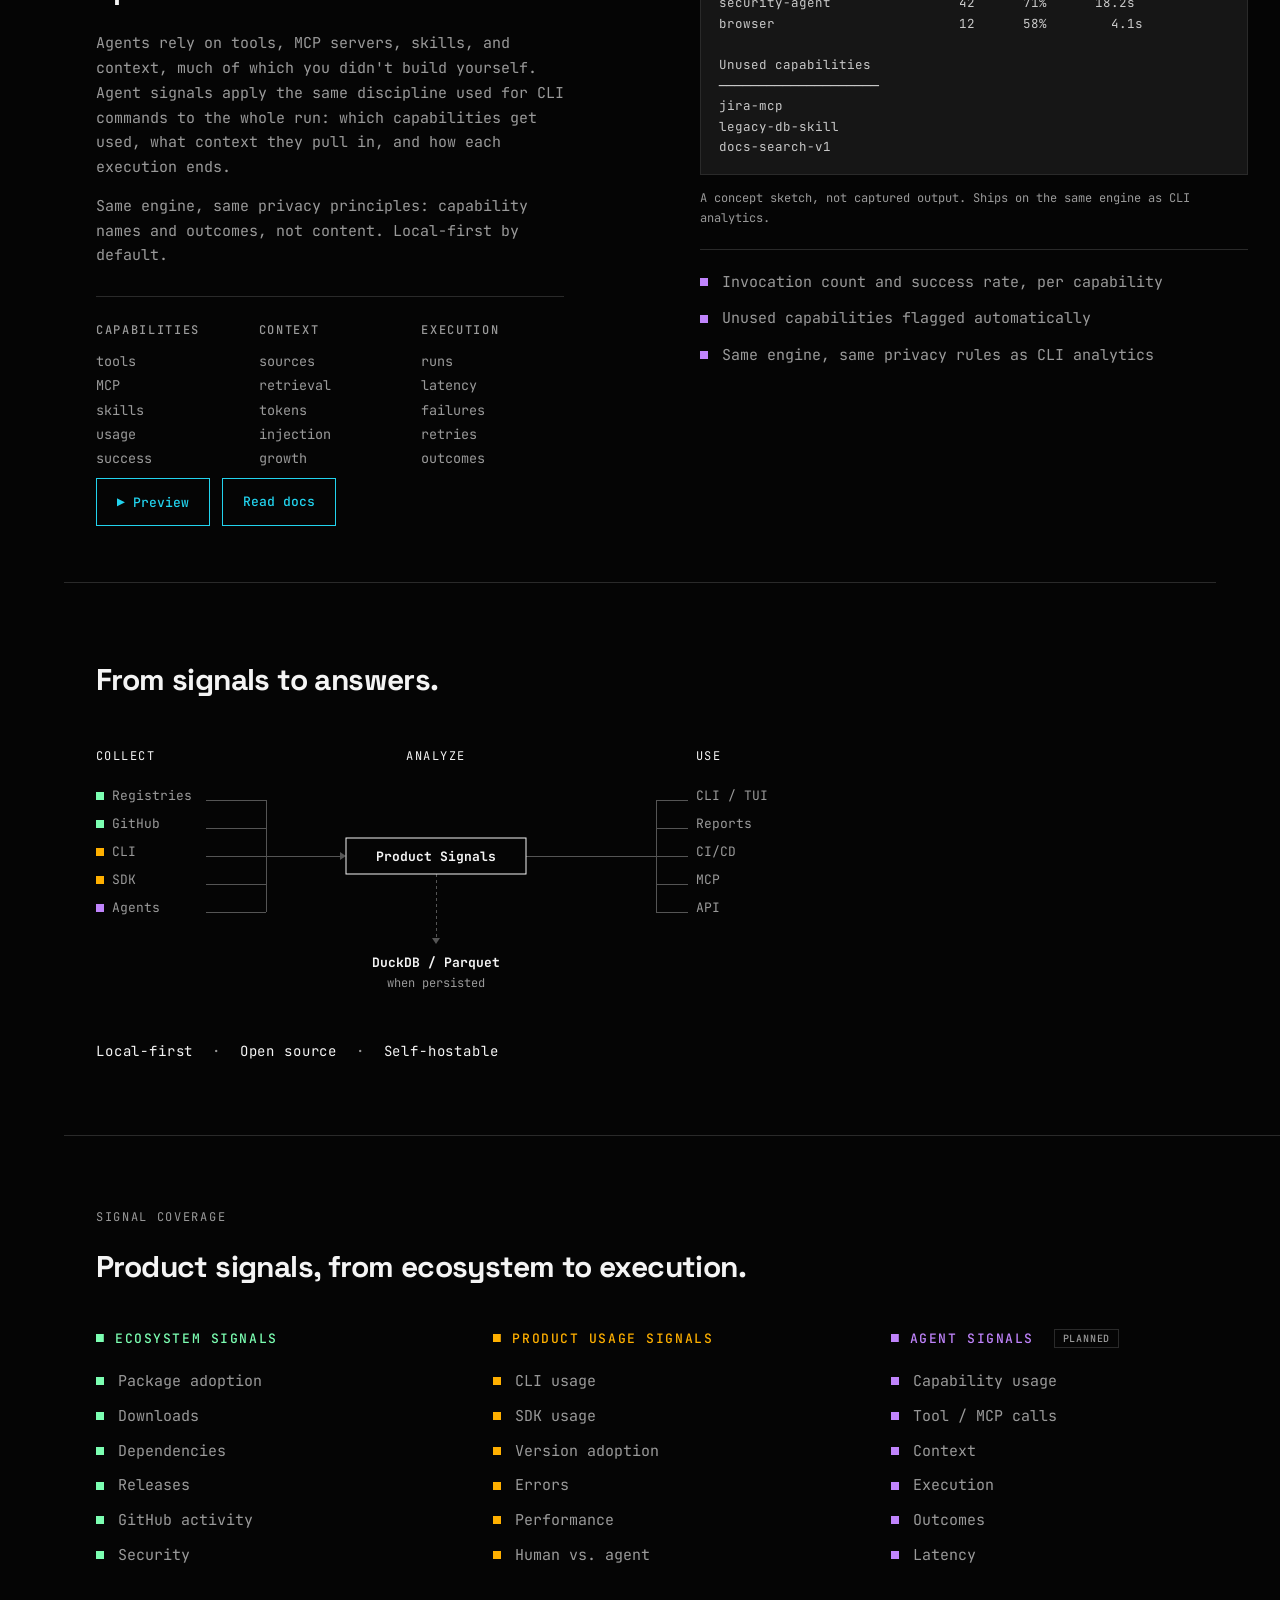
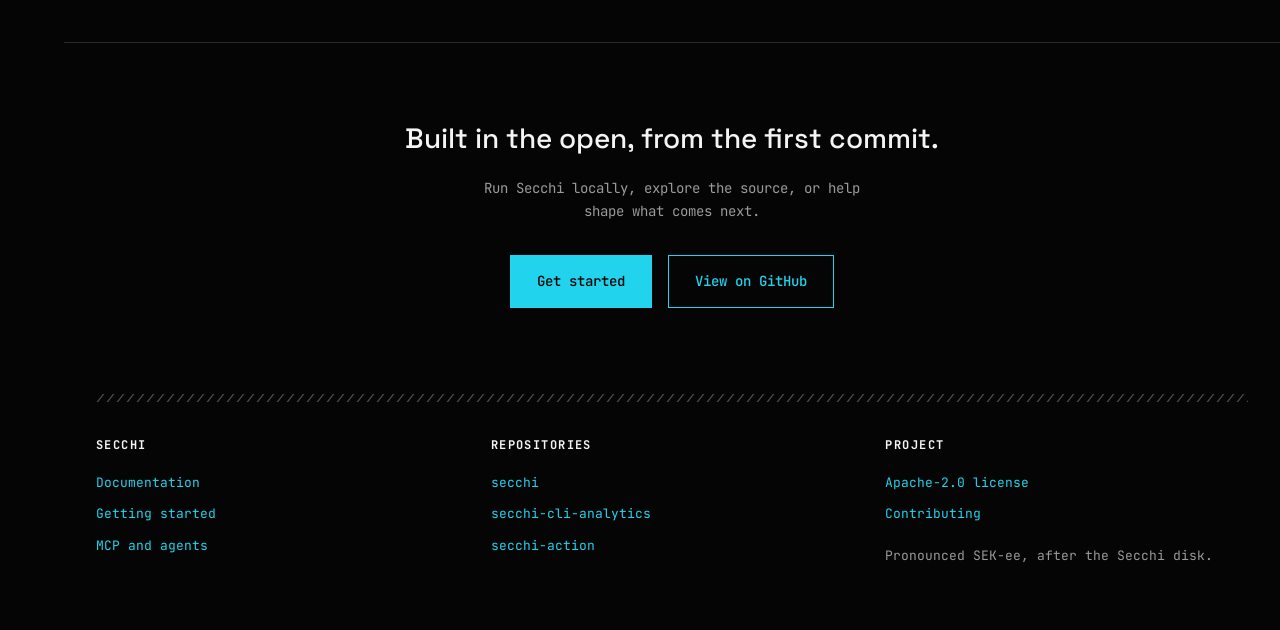
==== commit 31856735: "design: code sample as a window with tabs in its bar; plain cargo install line The Product usage col" ====
--- a/index.html
+++ b/index.html
@@ -249,20 +249,22 @@
       values you typed, never error messages. Anything that looks like a
       secret, an API key, a token, an email, is redacted before it's ever
       written to disk.</p>
-      <div class="cmd" data-cmd-group>
-        <div class="tabs tabs-sm" role="tablist" aria-label="Install secchi-cli-analytics">
-          <button class="tab tab-cli is-active" role="tab" aria-selected="true" data-cmd-tab="cargo">cargo</button>
-        </div>
+      <div class="cmd">
         <div class="install">
-          <div class="install-line" data-cmd-panel="cargo"><span class="prompt">$ </span><code>cargo install secchi-cli-analytics</code></div>
-        </div>
-      </div>
-      <div class="cmd" data-cmd-group>
-        <div class="tabs tabs-sm" role="tablist" aria-label="Integration example">
-          <button class="tab tab-cli is-active" role="tab" aria-selected="true" data-cmd-tab="clap">clap, Rust</button>
-          <button class="tab tab-cli" role="tab" aria-selected="false" data-cmd-tab="click">click, Python <span class="tab-note">planned</span></button>
-        </div>
-        <pre class="code-block"><code data-cmd-panel="clap"><span class="tok-k">let</span> analytics = <span class="tok-t">Analytics</span>::<span class="tok-f">builder</span>(<span class="tok-s">"myctl"</span>)
+          <div class="install-line"><span class="prompt">$ </span><code>cargo install secchi-cli-analytics</code></div>
+        </div>
+      </div>
+      <!-- Code sample as a window: one bar carries the window dots and the
+           language tabs, so the column doesn't stack two tab strips. -->
+      <div class="codewin" data-cmd-group>
+        <div class="codewin-bar">
+          <span class="codewin-dots" aria-hidden="true"><i></i><i></i><i></i></span>
+          <div class="wtabs" role="tablist" aria-label="Integration example">
+            <button class="wtab wtab-cli is-active" role="tab" aria-selected="true" data-cmd-tab="clap">main.rs <span class="wtab-note">clap</span></button>
+            <button class="wtab wtab-cli" role="tab" aria-selected="false" data-cmd-tab="click">cli.py <span class="wtab-note">click · planned</span></button>
+          </div>
+        </div>
+        <pre class="code-block codewin-body"><code data-cmd-panel="clap"><span class="tok-k">let</span> analytics = <span class="tok-t">Analytics</span>::<span class="tok-f">builder</span>(<span class="tok-s">"myctl"</span>)
     .<span class="tok-f">cli_version</span>(<span class="tok-f">env!</span>(<span class="tok-s">"CARGO_PKG_VERSION"</span>))
     .<span class="tok-f">allow_values</span>([<span class="tok-s">"format"</span>])
     .<span class="tok-f">start</span>();
--- a/css/site.css
+++ b/css/site.css
@@ -347,7 +347,7 @@
 .stratum-learn { color: var(--muted); font-size: 13px; margin-top: 2px; }
 .stratum-learn .arrow { margin-right: 4px; }
 .stratum-items .sep, .stratum-learn .sep { color: var(--muted); opacity: 0.55; margin: 0 6px; }
-.flow-sink-wrap { display: flex; align-items: center; gap: 12px; }
+.flow-sink-wrap { display: flex; align-items: center; gap: 12px; align-self: stretch; }
 .flow-link { display: flex; align-items: center; gap: 4px; color: var(--fg); font-size: 10px; }
 .flow-link b { font-weight: 400; }
 .flow-link i { display: block; width: 32px; height: 1px; background: var(--fg); }
@@ -374,17 +374,23 @@
 .sg-cli { stroke: var(--cli); }
 .sg-cap { stroke: var(--cap); }
 .signal-caption { margin-top: 8px; font-size: 10px; color: var(--muted); letter-spacing: 0.08em; text-transform: uppercase; }
+/* SECCHI as a vertical layer: a full-height spine between the signal
+   families and what you get out of them. */
 .flow-sink {
   display: flex;
+  flex-direction: column;
   align-items: center;
-  gap: 12px;
-  padding: 14px 28px;
+  justify-content: center;
+  align-self: stretch;
+  gap: 16px;
+  padding: 22px 14px;
   border: 1px solid var(--fg);
   font-family: "Space Grotesk", sans-serif;
   font-weight: 700;
   font-size: 18px;
   letter-spacing: 0.14em;
 }
+.flow-sink-name { writing-mode: vertical-rl; }
 
 /* ---- 03–05 Instrument rows ---- */
 /* Full-bleed by design: each row's wave is a section-break accent and
@@ -611,7 +617,33 @@
 .tab-pkg.is-active { border-top: 3px solid var(--pkg); }
 .tab-cli.is-active { border-top: 3px solid var(--cli); }
 
-.tab-note { font-size: 10px; color: var(--muted); margin-left: 6px; text-transform: uppercase; letter-spacing: 0.08em; }
+/* Code window: a single bar with three square "window dots" and the
+   language tabs, above the code. Replaces a second stacked tab strip. */
+.codewin { margin: 20px 0 26px; border: 1px solid var(--line); background: var(--panel); }
+.codewin-bar {
+  display: flex;
+  align-items: stretch;
+  gap: 16px;
+  padding: 0 14px;
+  border-bottom: 1px solid var(--line);
+}
+.codewin-dots { display: flex; align-items: center; gap: 6px; }
+.codewin-dots i { display: block; width: 9px; height: 9px; background: var(--line); }
+.wtabs { display: flex; gap: 4px; }
+.wtab {
+  font-family: inherit;
+  font-size: 12px;
+  padding: 10px 10px 8px;
+  background: transparent;
+  color: var(--muted);
+  border: 0;
+  border-bottom: 2px solid transparent;
+  cursor: pointer;
+}
+.wtab.is-active { color: var(--fg); }
+.wtab-cli.is-active { border-bottom-color: var(--cli); }
+.wtab-note { font-size: 10px; color: var(--muted); margin-left: 6px; letter-spacing: 0.06em; }
+.codewin-body { border: 0; background: transparent; }
 
 /* Compact variant for the per-product install-command tabs. */
 .tabs-sm .tab { padding: 8px 14px; font-size: 12px; }
@@ -841,7 +873,9 @@
   .modal-overlay { padding: 16px; }
   .modal-close { top: 16px; right: 16px; }
   .platform-grid { grid-template-columns: 1fr; gap: 12px; }
-  .flow-sink-wrap { flex-direction: column; align-items: flex-start; gap: 8px; }
+  .flow-sink-wrap { flex-direction: column; align-items: flex-start; gap: 8px; align-self: auto; }
+  .flow-sink { flex-direction: row; align-self: auto; padding: 14px 28px; gap: 12px; }
+  .flow-sink-name { writing-mode: horizontal-tb; }
   .flow-link { flex-direction: column; margin-left: 20px; }
   .flow-link i { width: 1px; height: 28px; }
   .flow-link b { display: inline-block; transform: rotate(90deg); font-weight: 400; }
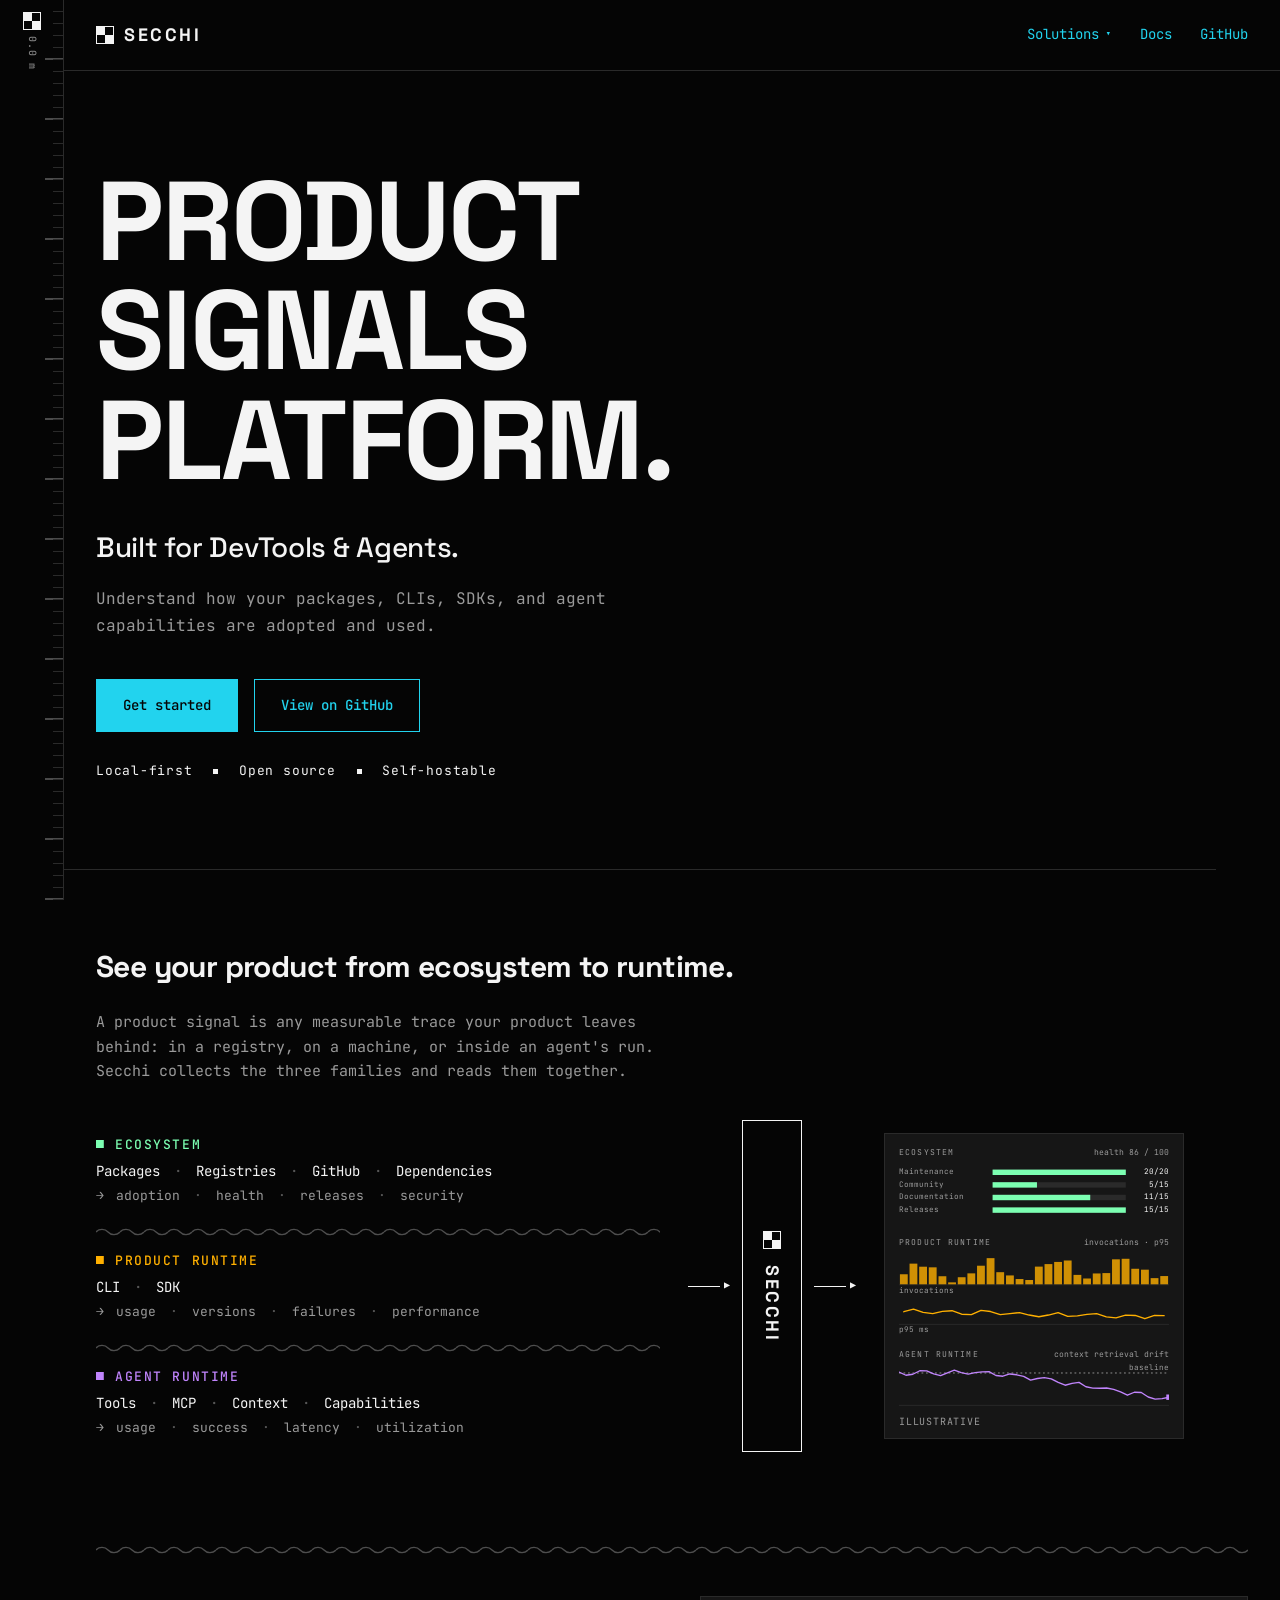
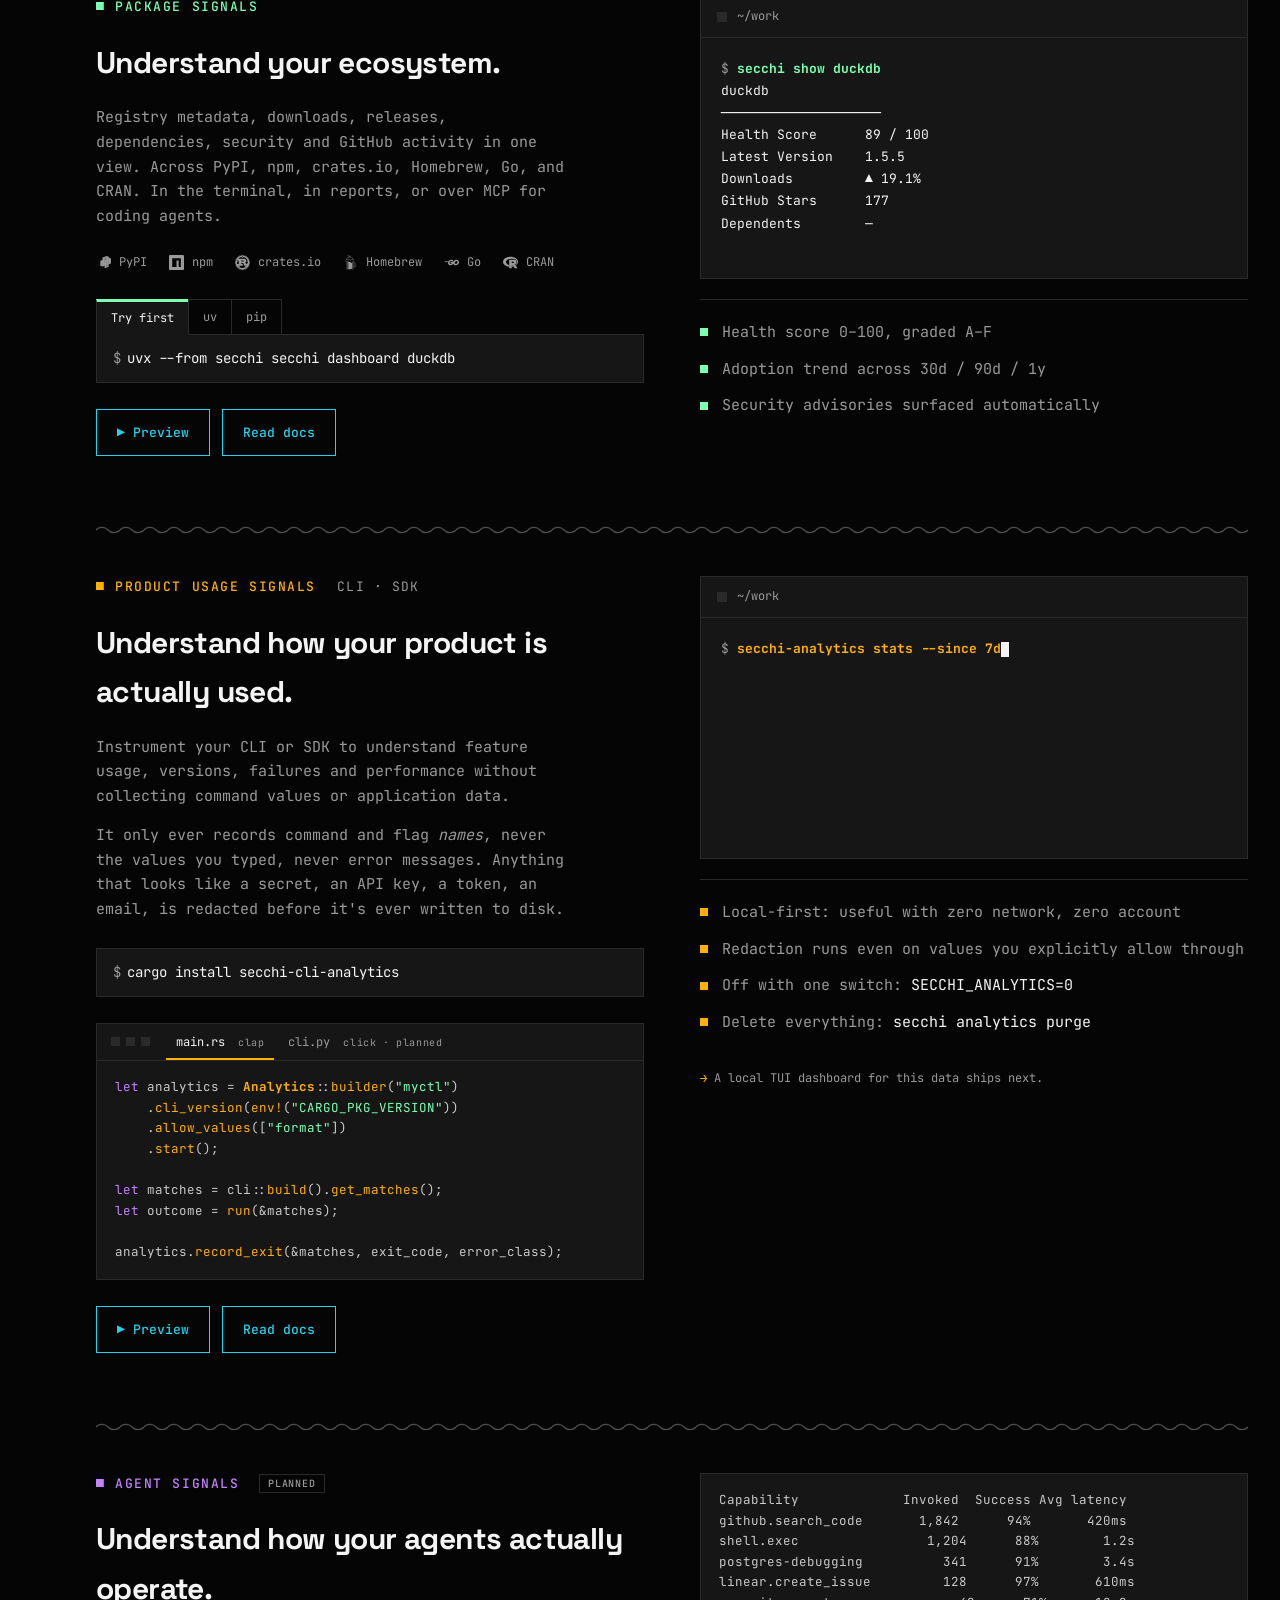
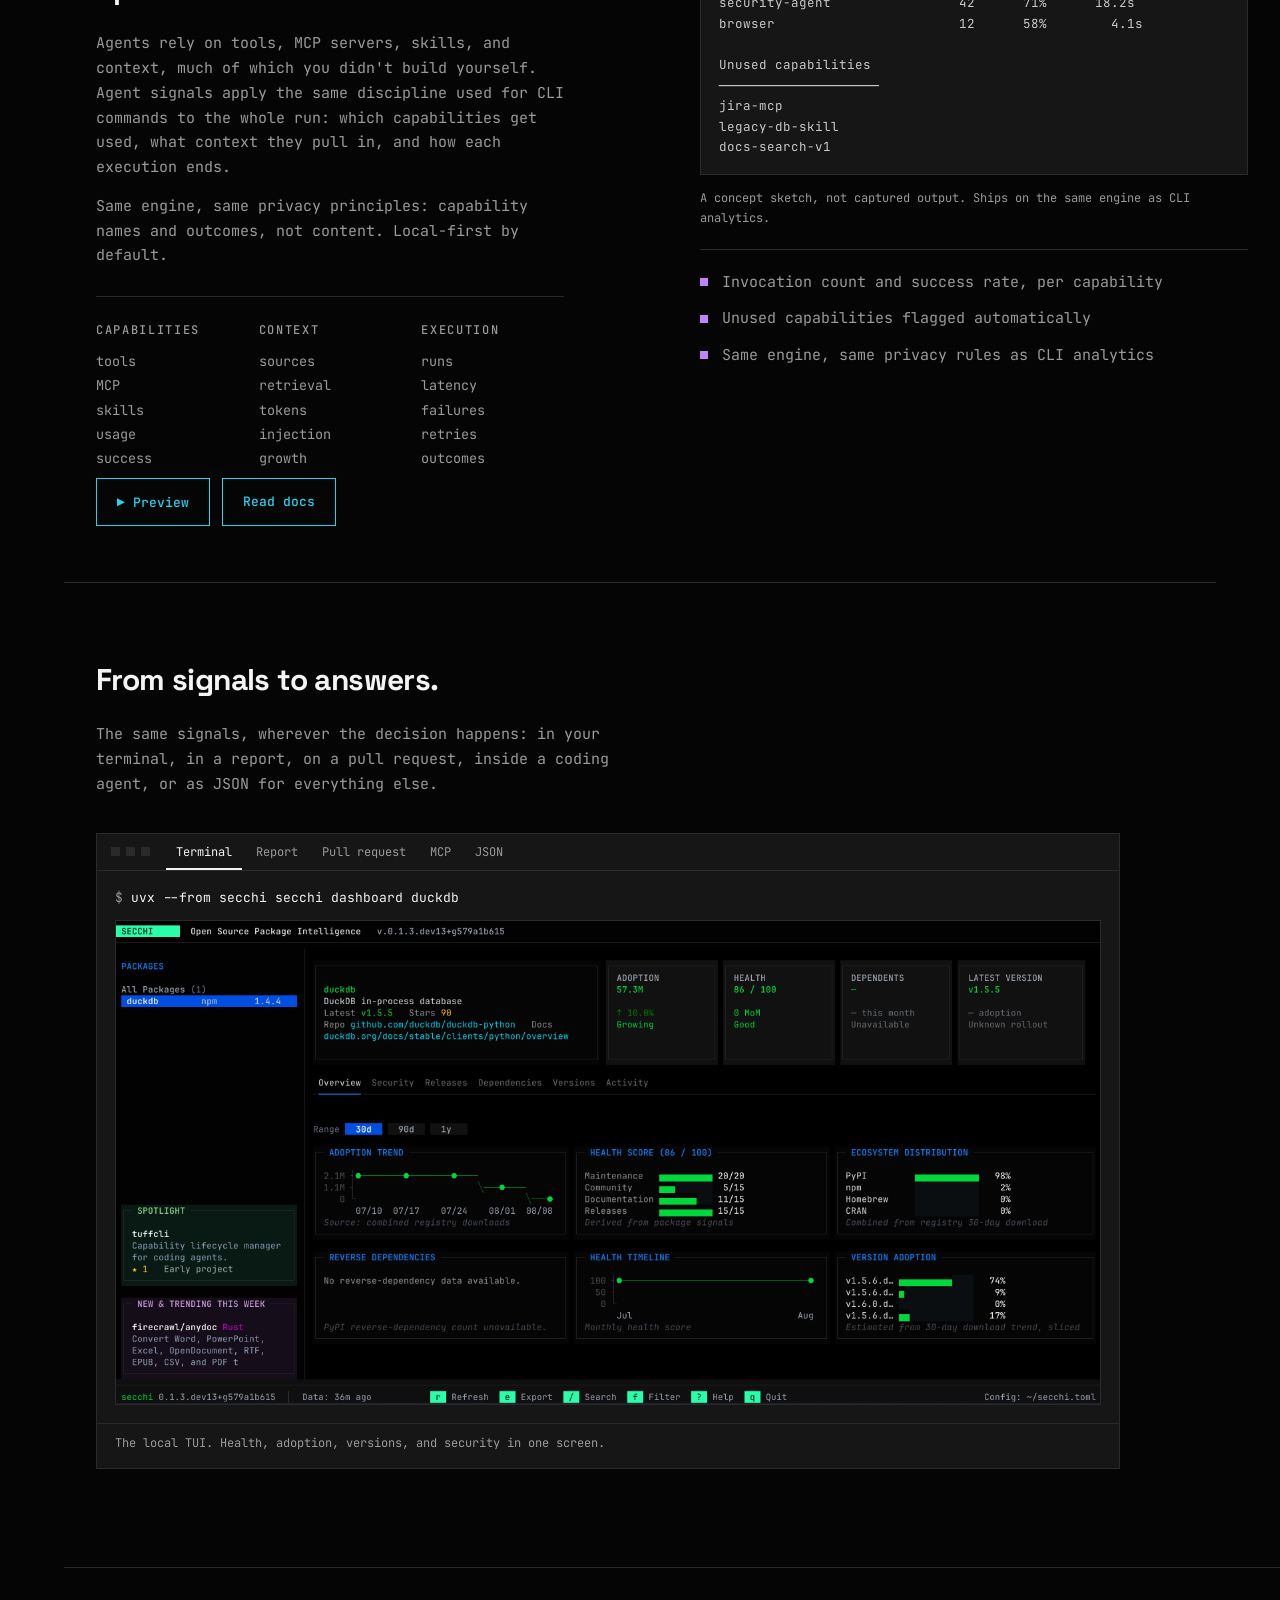
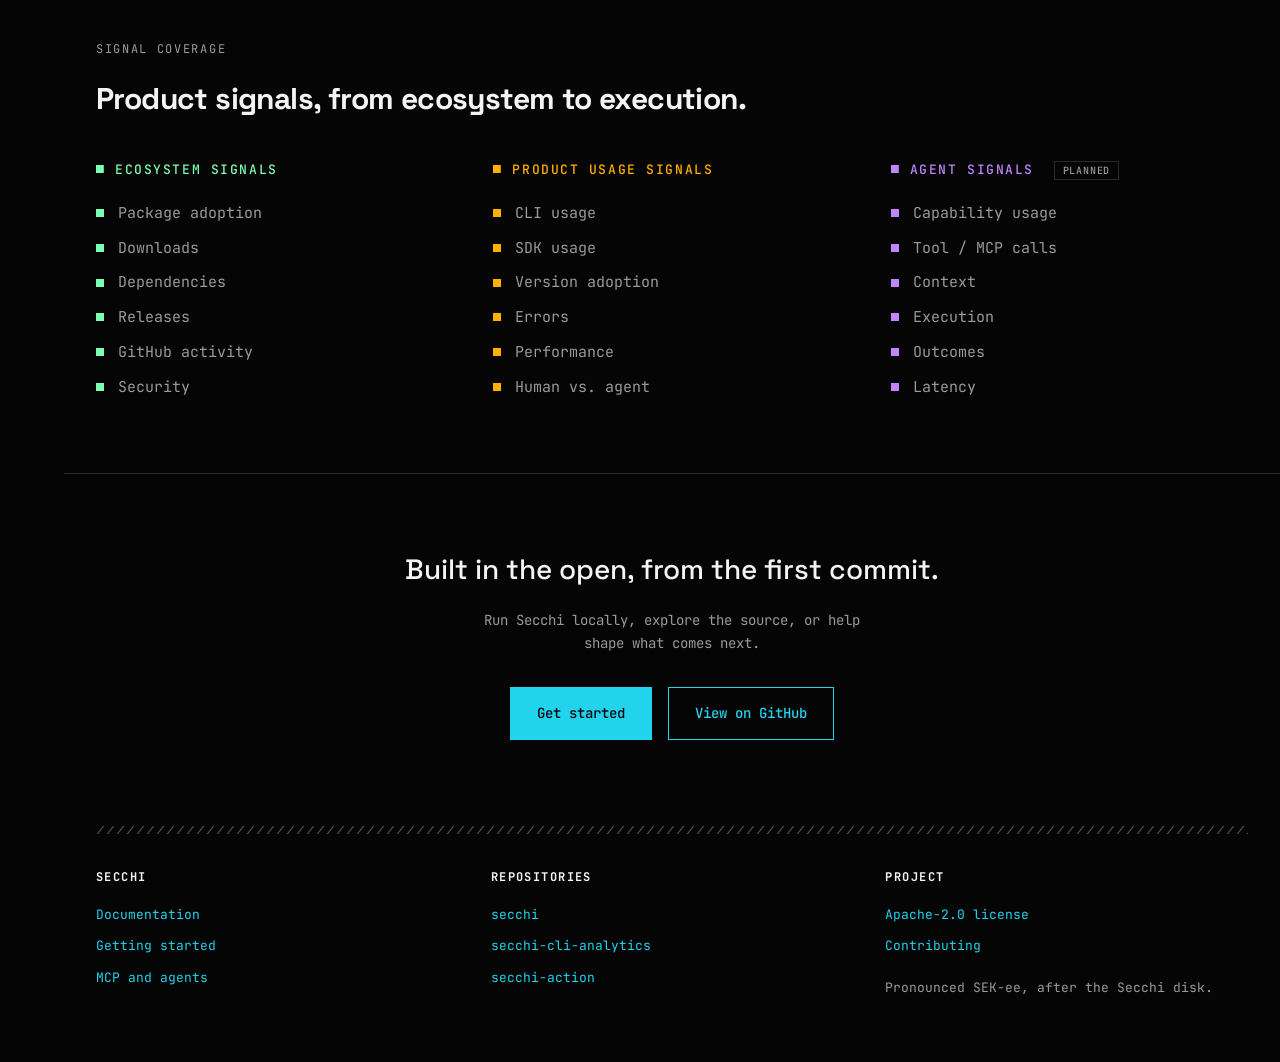
==== commit 1c67f072: "design: 'From signals to answers' shows real artifacts per surface; drop tenets there Replace the ab" ====
--- a/index.html
+++ b/index.html
@@ -382,66 +382,110 @@
 <!-- 06 HOW SECCHI WORKS -->
 <section class="how" id="how">
   <h2 class="section-title">From signals to answers.</h2>
-  <!-- Fan-in / fan-out as inline SVG (crisp lines, site palette, labels
-       in the site font). A stacked HTML variant takes over on narrow
-       screens where the wide diagram can't fit. -->
-  <div class="diagram-scroll">
-  <svg class="diagram diagram-wide" viewBox="0 0 720 260" role="img" aria-label="Registries, GitHub, CLI, SDK and Agents fan in to Product Signals, which fan out to the CLI and TUI, reports, CI/CD, MCP and API; persisted to DuckDB or Parquet when needed">
-    <text class="dg-h" x="0" y="16">COLLECT</text>
-    <text class="dg-h" x="340" y="16" text-anchor="middle">ANALYZE</text>
-    <text class="dg-h" x="600" y="16">USE</text>
-    <g class="dg-c" shape-rendering="crispEdges">
-      <line x1="110" y1="56" x2="170" y2="56"/>
-      <line x1="560" y1="56" x2="592" y2="56"/>
-      <line x1="110" y1="84" x2="170" y2="84"/>
-      <line x1="560" y1="84" x2="592" y2="84"/>
-      <line x1="110" y1="112" x2="170" y2="112"/>
-      <line x1="560" y1="112" x2="592" y2="112"/>
-      <line x1="110" y1="140" x2="170" y2="140"/>
-      <line x1="560" y1="140" x2="592" y2="140"/>
-      <line x1="110" y1="168" x2="170" y2="168"/>
-      <line x1="560" y1="168" x2="592" y2="168"/>
-      <line x1="170" y1="56" x2="170" y2="168"/>
-      <line x1="560" y1="56" x2="560" y2="168"/>
-      <line x1="170" y1="112" x2="244" y2="112"/>
-      <line x1="430" y1="112" x2="560" y2="112"/>
-      <line x1="340" y1="130" x2="340" y2="194" stroke-dasharray="3 3"/>
-    </g>
-    <polygon class="dg-arrow" points="244,108 250,112 244,116"/>
-    <polygon class="dg-arrow" points="336,194 344,194 340,200"/>
-    <rect class="dg-pkg" x="0" y="48" width="8" height="8"/>
-    <text x="16" y="56">Registries</text>
-    <rect class="dg-pkg" x="0" y="76" width="8" height="8"/>
-    <text x="16" y="84">GitHub</text>
-    <rect class="dg-cli" x="0" y="104" width="8" height="8"/>
-    <text x="16" y="112">CLI</text>
-    <rect class="dg-cli" x="0" y="132" width="8" height="8"/>
-    <text x="16" y="140">SDK</text>
-    <rect class="dg-cap" x="0" y="160" width="8" height="8"/>
-    <text x="16" y="168">Agents</text>
-    <rect class="dg-node" x="250" y="94" width="180" height="36"/>
-    <text class="dg-b" x="340" y="117" text-anchor="middle">Product Signals</text>
-    <text x="600" y="56">CLI / TUI</text>
-    <text x="600" y="84">Reports</text>
-    <text x="600" y="112">CI/CD</text>
-    <text x="600" y="140">MCP</text>
-    <text x="600" y="168">API</text>
-    <text class="dg-b" x="340" y="223" text-anchor="middle">DuckDB / Parquet</text>
-    <text class="dg-n" x="340" y="243" text-anchor="middle">when persisted</text>
-  </svg>
-  </div>
-  <div class="diagram diagram-narrow" aria-hidden="true">
-    <p class="dg-h">Collect</p>
-    <p class="dg-row"><span class="dg-item"><span class="dg-m dg-pkg">■</span> Registries</span> <span class="dg-c">·</span> <span class="dg-item"><span class="dg-m dg-pkg">■</span> GitHub</span> <span class="dg-c">·</span> <span class="dg-item"><span class="dg-m dg-cli">■</span> CLI</span> <span class="dg-c">·</span> <span class="dg-item"><span class="dg-m dg-cli">■</span> SDK</span> <span class="dg-c">·</span> <span class="dg-item"><span class="dg-m dg-cap">■</span> Agents</span></p>
-    <p class="dg-c dg-stem">│<br>▼</p>
-    <p class="dg-h">Analyze</p>
-    <p class="dg-row"><span class="dg-b">Product Signals</span></p>
-    <p class="dg-row dg-n">└─ DuckDB / Parquet, when persisted</p>
-    <p class="dg-c dg-stem">│<br>▼</p>
-    <p class="dg-h">Use</p>
-    <p class="dg-row">CLI / TUI <span class="dg-c">·</span> Reports <span class="dg-c">·</span> CI/CD <span class="dg-c">·</span> MCP <span class="dg-c">·</span> API</p>
-  </div>
-  <p class="how-tenets"><span>Local-first</span> <span class="sep">·</span> <span>Open source</span> <span class="sep">·</span> <span>Self-hostable</span></p>
+  <p class="section-sub">The same signals, wherever the decision happens: in
+  your terminal, in a report, on a pull request, inside a coding agent, or as
+  JSON for everything else.</p>
+
+  <!-- Every panel is a real artifact: the TUI screenshot, the generated
+       report from examples/reports/duckdb in the secchi repo, the action's
+       documented usage, the documented MCP config and tools, and the head
+       of the real JSON export. Nothing here is invented. -->
+  <div class="codewin answers" data-cmd-group>
+    <div class="codewin-bar">
+      <span class="codewin-dots" aria-hidden="true"><i></i><i></i><i></i></span>
+      <div class="wtabs" role="tablist" aria-label="Where the answers show up">
+        <button class="wtab is-active" role="tab" aria-selected="true" data-cmd-tab="tui">Terminal</button>
+        <button class="wtab" role="tab" aria-selected="false" data-cmd-tab="report">Report</button>
+        <button class="wtab" role="tab" aria-selected="false" data-cmd-tab="ci">Pull request</button>
+        <button class="wtab" role="tab" aria-selected="false" data-cmd-tab="mcp">MCP</button>
+        <button class="wtab" role="tab" aria-selected="false" data-cmd-tab="json">JSON</button>
+      </div>
+    </div>
+
+    <div class="answer" data-cmd-panel="tui">
+      <div class="answer-shot">
+        <p class="answer-cmd"><span class="prompt">$ </span>uvx --from secchi secchi dashboard duckdb</p>
+        <img src="/assets/secchi-dashboard-preview.png" width="1478" height="726"
+             alt="The Secchi terminal dashboard for duckdb: adoption, health score, and version metrics">
+      </div>
+      <p class="answer-caption">The local TUI. Health, adoption, versions, and security in one screen.</p>
+    </div>
+
+    <div class="answer" data-cmd-panel="report" hidden>
+      <pre class="code-block codewin-body"><span class="prompt">$ </span>secchi report duckdb --format md
+
+<span class="tok-t"># duckdb</span>
+Registry: pypi
+
+<span class="tok-t">## Overview</span>
+| Signal               | Value                          |
+| -------------------- | ------------------------------ |
+| Health score         | 89 / 100 (B)                   |
+| Latest version       | 1.5.5                          |
+| Downloads (30d)      | 54,469,976                     |
+| Adoption change      | +8.3% vs previous 30 days      |
+| GitHub stars         | 174                            |
+
+<span class="tok-t">## Health breakdown</span>
+| Category       | Score   |
+| -------------- | ------- |
+| Maintenance    | 20 / 20 |
+| Community      |  8 / 15 |
+| Documentation  | 11 / 15 |
+| Releases       | 15 / 15 |
+| Security       | 20 / 20 |
+| Testing        | 15 / 15 |</pre>
+      <p class="answer-caption">Markdown, HTML, or JSON. Drop it in a PR, a wiki, or a stakeholder deck.</p>
+    </div>
+
+    <div class="answer" data-cmd-panel="ci" hidden>
+      <pre class="code-block codewin-body"><span class="tok-d"># .github/workflows/secchi.yml</span>
+<span class="tok-k">on</span>: [<span class="tok-s">pull_request</span>]
+
+<span class="tok-k">jobs</span>:
+  <span class="tok-k">secchi</span>:
+    <span class="tok-k">runs-on</span>: <span class="tok-s">ubuntu-latest</span>
+    <span class="tok-k">steps</span>:
+      - <span class="tok-k">uses</span>: <span class="tok-s">actions/checkout@v6</span>
+      - <span class="tok-k">uses</span>: <span class="tok-s">kannandreams/secchi-action@v1</span>
+        <span class="tok-k">with</span>:
+          <span class="tok-k">package</span>: <span class="tok-s">pypi:duckdb</span></pre>
+      <p class="answer-caption">Writes the report to the job summary and keeps one PR comment updated across re-runs.</p>
+    </div>
+
+    <div class="answer" data-cmd-panel="mcp" hidden>
+      <pre class="code-block codewin-body"><span class="tok-d">// claude_desktop_config.json, .cursor/mcp.json, ...</span>
+{
+  <span class="tok-s">"mcpServers"</span>: {
+    <span class="tok-s">"secchi"</span>: { <span class="tok-s">"command"</span>: <span class="tok-s">"secchi-mcp"</span> }
+  }
+}
+
+<span class="tok-d">// tools</span>
+<span class="tok-f">inspect_package</span>    health, adoption, releases, dependencies, repo signals
+<span class="tok-f">search_packages</span>    ranked matches across supported ecosystems
+<span class="tok-f">inspect_project</span>    a configured project, sources combined
+<span class="tok-f">check_package</span>      health and repository CI policies
+<span class="tok-f">compare_packages</span>   rank choices with evidence and confidence</pre>
+      <p class="answer-caption">A read-only MCP server for coding agents. Same signals, inside the loop.</p>
+    </div>
+
+    <div class="answer" data-cmd-panel="json" hidden>
+      <pre class="code-block codewin-body"><span class="prompt">$ </span>secchi report duckdb --format json --output -
+{
+  <span class="tok-s">"schema"</span>: <span class="tok-s">"secchi.package-intelligence"</span>,
+  <span class="tok-s">"schema_version"</span>: 1,
+  <span class="tok-s">"package"</span>: <span class="tok-s">"duckdb"</span>,
+  <span class="tok-s">"registry"</span>: <span class="tok-s">"pypi"</span>,
+  <span class="tok-s">"package_info"</span>: {
+    <span class="tok-s">"latest_version"</span>: <span class="tok-s">"1.5.5"</span>,
+    <span class="tok-s">"download_counts"</span>: { <span class="tok-s">"today"</span>: 1394942, <span class="tok-s">"week"</span>: 13604705, <span class="tok-s">"month"</span>: 54469976 },
+    <span class="tok-s">"github_stats"</span>: { <span class="tok-s">"stars"</span>: 174, <span class="tok-s">"forks"</span>: 102, <span class="tok-s">"open_issues"</span>: 53 }
+  }
+}</pre>
+      <p class="answer-caption">Schema-versioned export for automation and agent workflows.</p>
+    </div>
+  </div>
 </section>
 
 <!-- 07 SIGNAL COVERAGE -->
--- a/css/site.css
+++ b/css/site.css
@@ -689,55 +689,23 @@
   padding: 72px 32px 72px;
   max-width: var(--measure);
 }
-.diagram-scroll { overflow-x: auto; margin-top: 40px; }
-.diagram-wide {
-  display: block;
-  width: 100%;
-  max-width: 720px;
-  min-width: 600px;
-  height: auto;
-  overflow: visible;
-  font-size: 13px;
-}
-.diagram-wide text { font-family: inherit; fill: var(--muted); }
-.diagram-wide .dg-h { fill: var(--fg); font-size: 12px; letter-spacing: 0.12em; }
-.diagram-wide .dg-b { fill: var(--fg); font-weight: 700; }
-.diagram-wide .dg-n { font-size: 12px; }
-.diagram-wide .dg-c { stroke: #555; stroke-width: 1; fill: none; }
-.diagram-wide .dg-arrow { fill: #555; }
-.diagram-wide .dg-node { fill: none; stroke: var(--fg); stroke-width: 1; }
-.diagram-wide .dg-pkg { fill: var(--pkg); }
-.diagram-wide .dg-cli { fill: var(--cli); }
-.diagram-wide .dg-cap { fill: var(--cap); }
-
-/* Stacked variant for narrow screens. */
-.diagram-narrow {
-  display: none;
-  margin-top: 40px;
-  font-size: 13px;
-  line-height: 1.75;
-  color: var(--muted);
-}
-.diagram-narrow .dg-h { color: var(--fg); letter-spacing: 0.12em; }
-.diagram-narrow .dg-b { color: var(--fg); font-weight: 700; }
-.diagram-narrow .dg-c { color: #555; }
-.diagram-narrow .dg-n { font-size: 12px; }
-.diagram-narrow .dg-m { font-weight: 700; }
-.diagram-narrow .dg-pkg { color: var(--pkg); }
-.diagram-narrow .dg-cli { color: var(--cli); }
-.diagram-narrow .dg-cap { color: var(--cap); }
-.diagram-narrow .dg-h { margin-top: 4px; font-size: 12px; text-transform: uppercase; }
-.diagram-narrow .dg-item { white-space: nowrap; }
-.diagram-narrow .dg-row { color: var(--fg); }
-.diagram-narrow .dg-row.dg-n { color: var(--muted); padding-left: 1ch; }
-.diagram-narrow .dg-stem { line-height: 1.2; padding: 6px 0 6px 1ch; }
-.how-tenets {
-  margin-top: 36px;
-  font-size: 14px;
-  letter-spacing: 0.06em;
-}
-.how-tenets span { white-space: nowrap; }
-.how-tenets .sep { color: var(--muted); margin: 0 10px; }
+/* Answers window: one real artifact per output surface. Neutral active
+   tab (white), because this window spans all three families. */
+.answers { max-width: 64rem; margin-top: 8px; }
+.answers .wtabs { flex-wrap: wrap; }
+.answers .wtab.is-active { border-bottom-color: var(--fg); }
+.answers .answer[hidden] { display: none; }
+.answer-shot { padding: 16px 18px 18px; }
+.answer-cmd { font-size: 13px; }
+.answer-cmd .prompt { color: var(--muted); }
+.answer-shot img { display: block; width: 100%; height: auto; margin-top: 12px; border: 1px solid var(--line); }
+.answer-caption {
+  padding: 10px 18px 14px;
+  font-size: 12px;
+  color: var(--muted);
+  border-top: 1px solid var(--line);
+}
+.answers .code-block .prompt { color: var(--muted); }
 
 /* ---- 07 Signal coverage ---- */
 .caps { border-top: 1px solid var(--line); padding: 72px 32px 64px; }
@@ -882,9 +850,3 @@
   .signal-panel { width: 100%; max-width: 340px; }
   .subareas { gap: 12px; }
 }
-@media (max-width: 600px) {
-  .diagram-scroll { display: none; }
-  .diagram-narrow { display: block; }
-  .how-tenets { font-size: 13px; letter-spacing: 0.02em; }
-  .how-tenets .sep { margin: 0 6px; }
-}
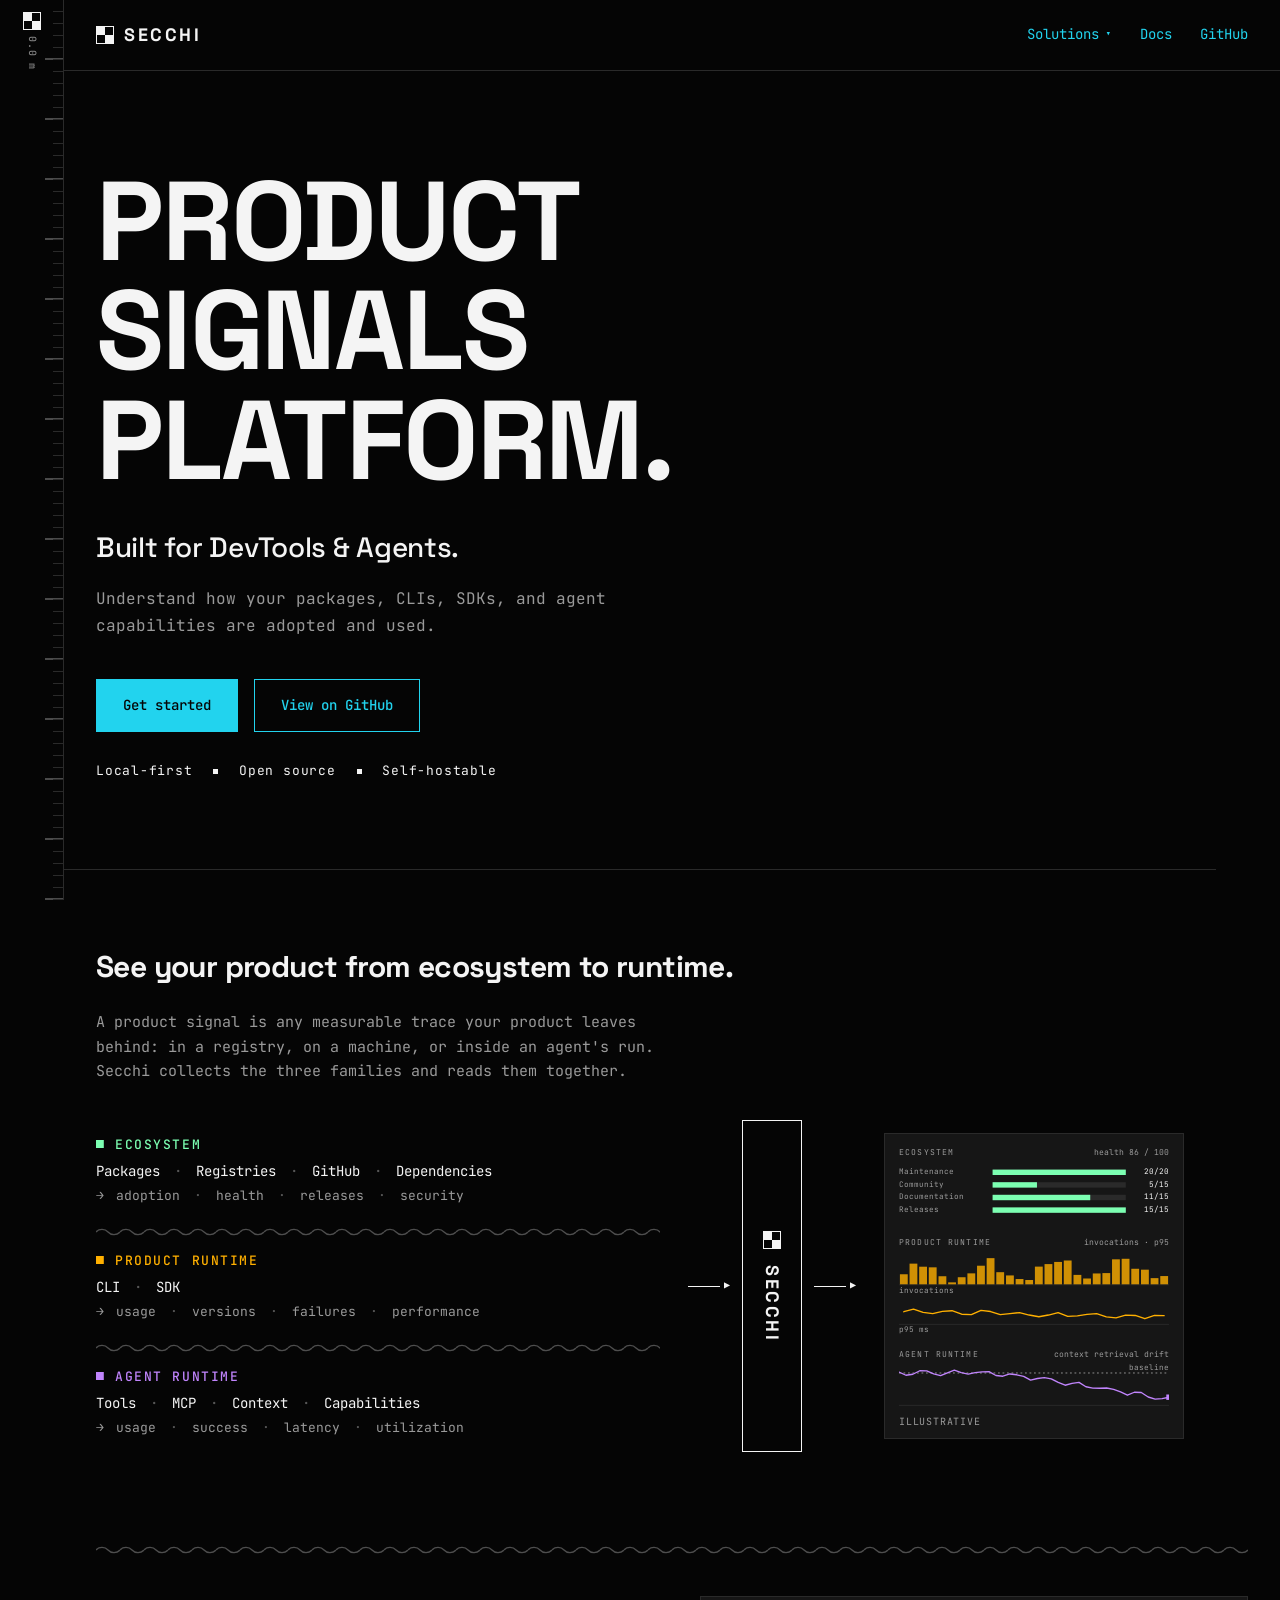
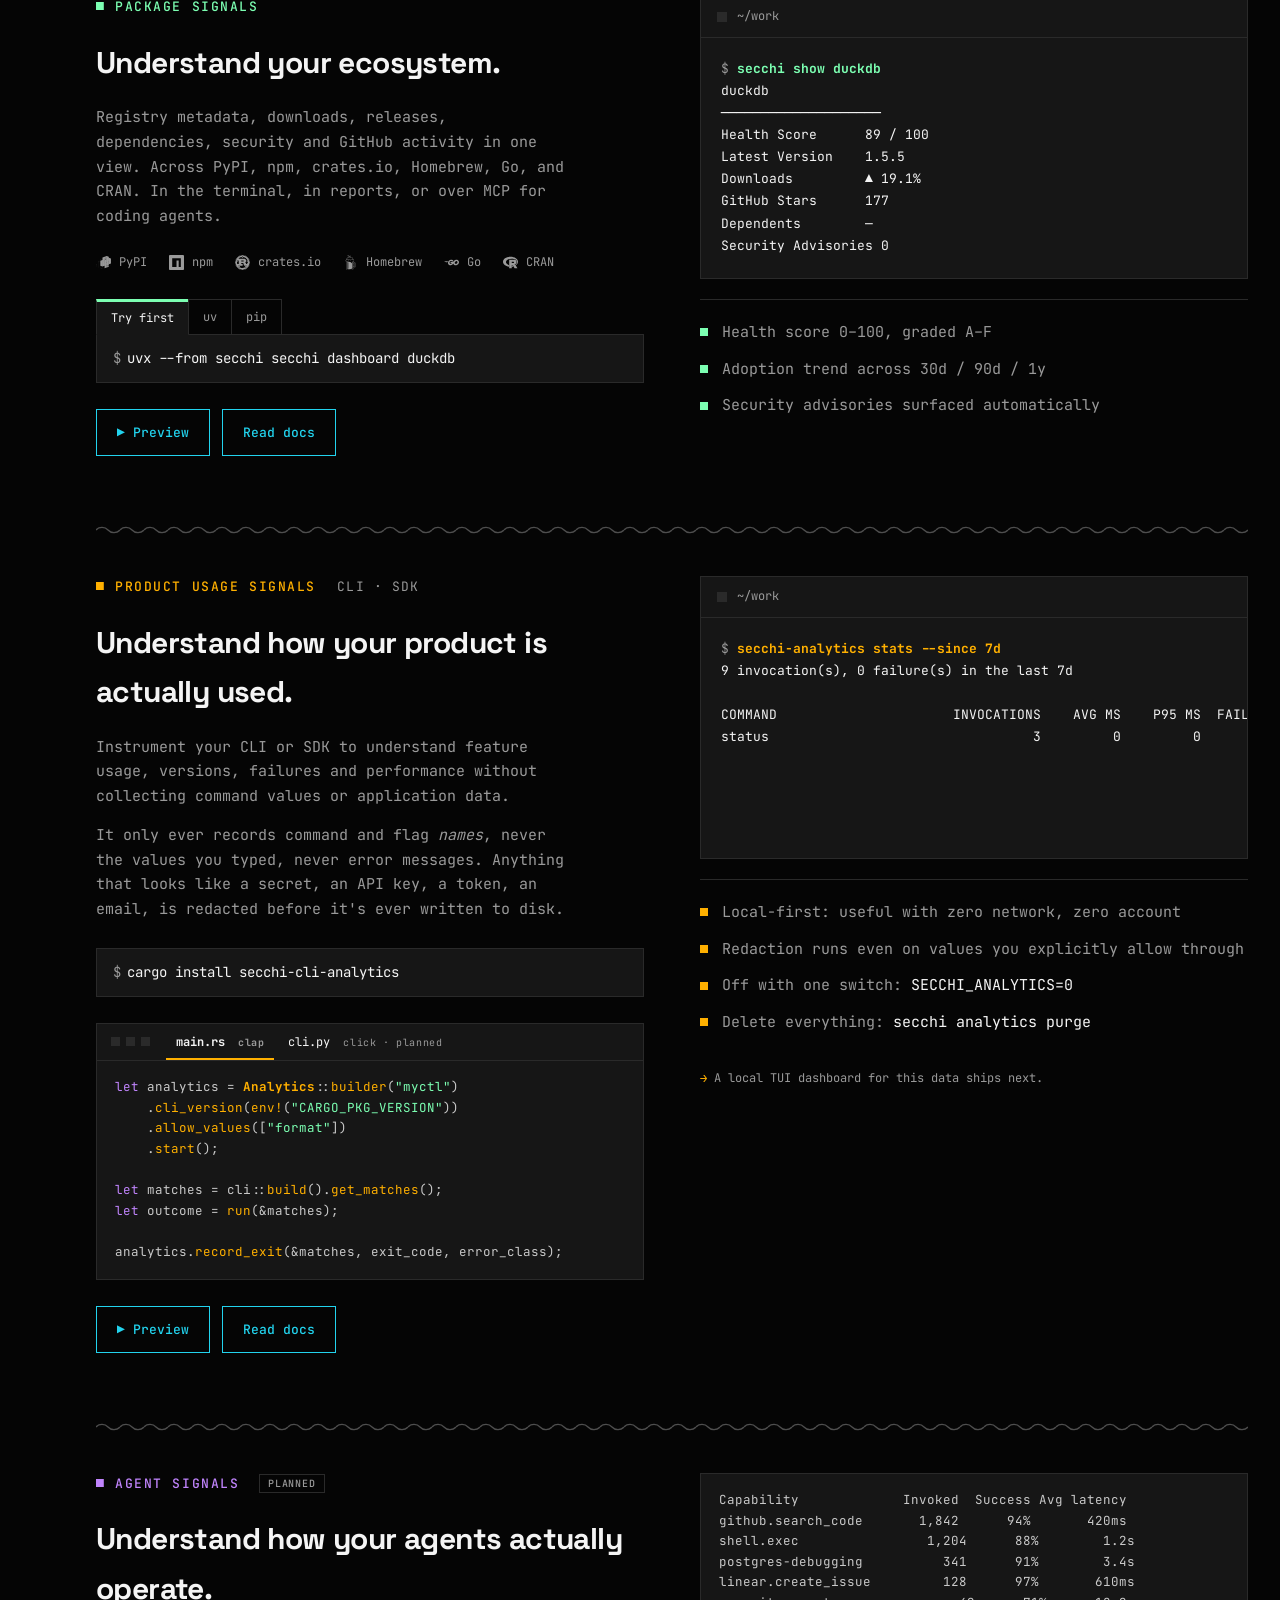
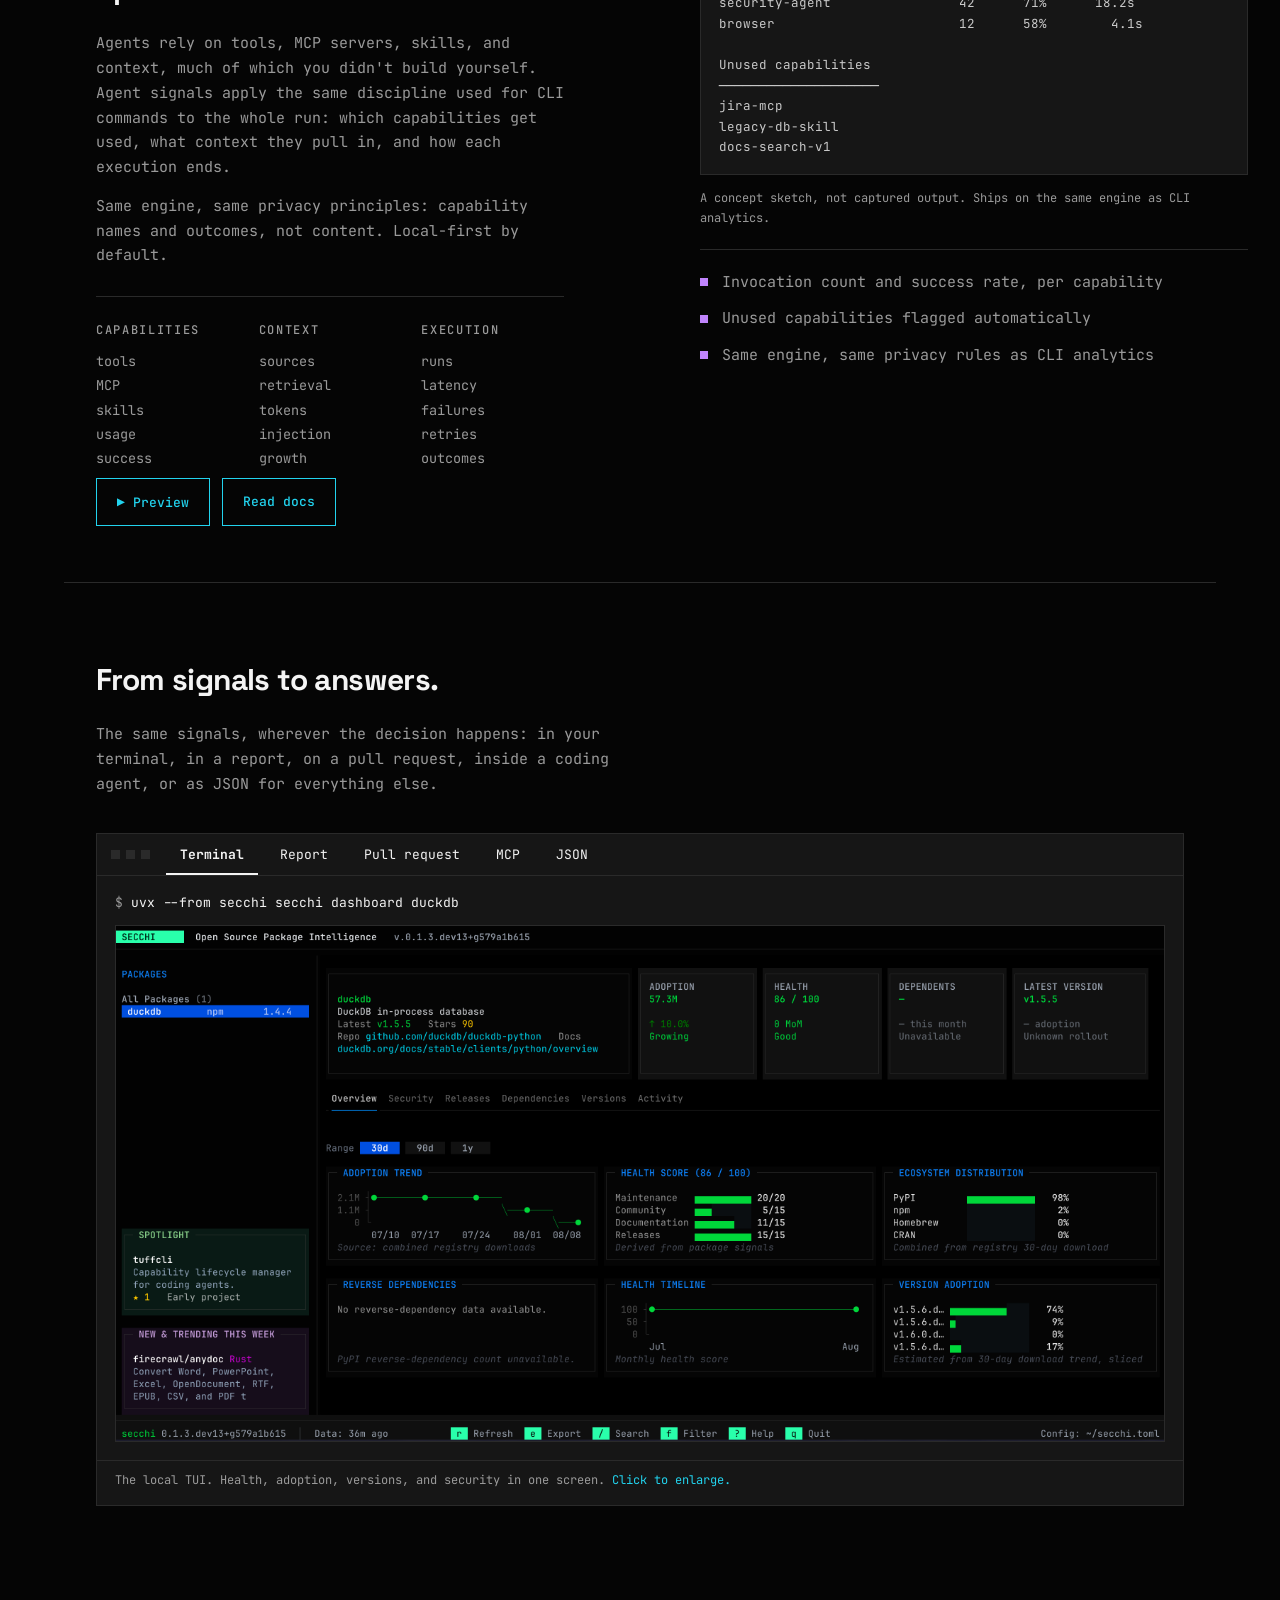
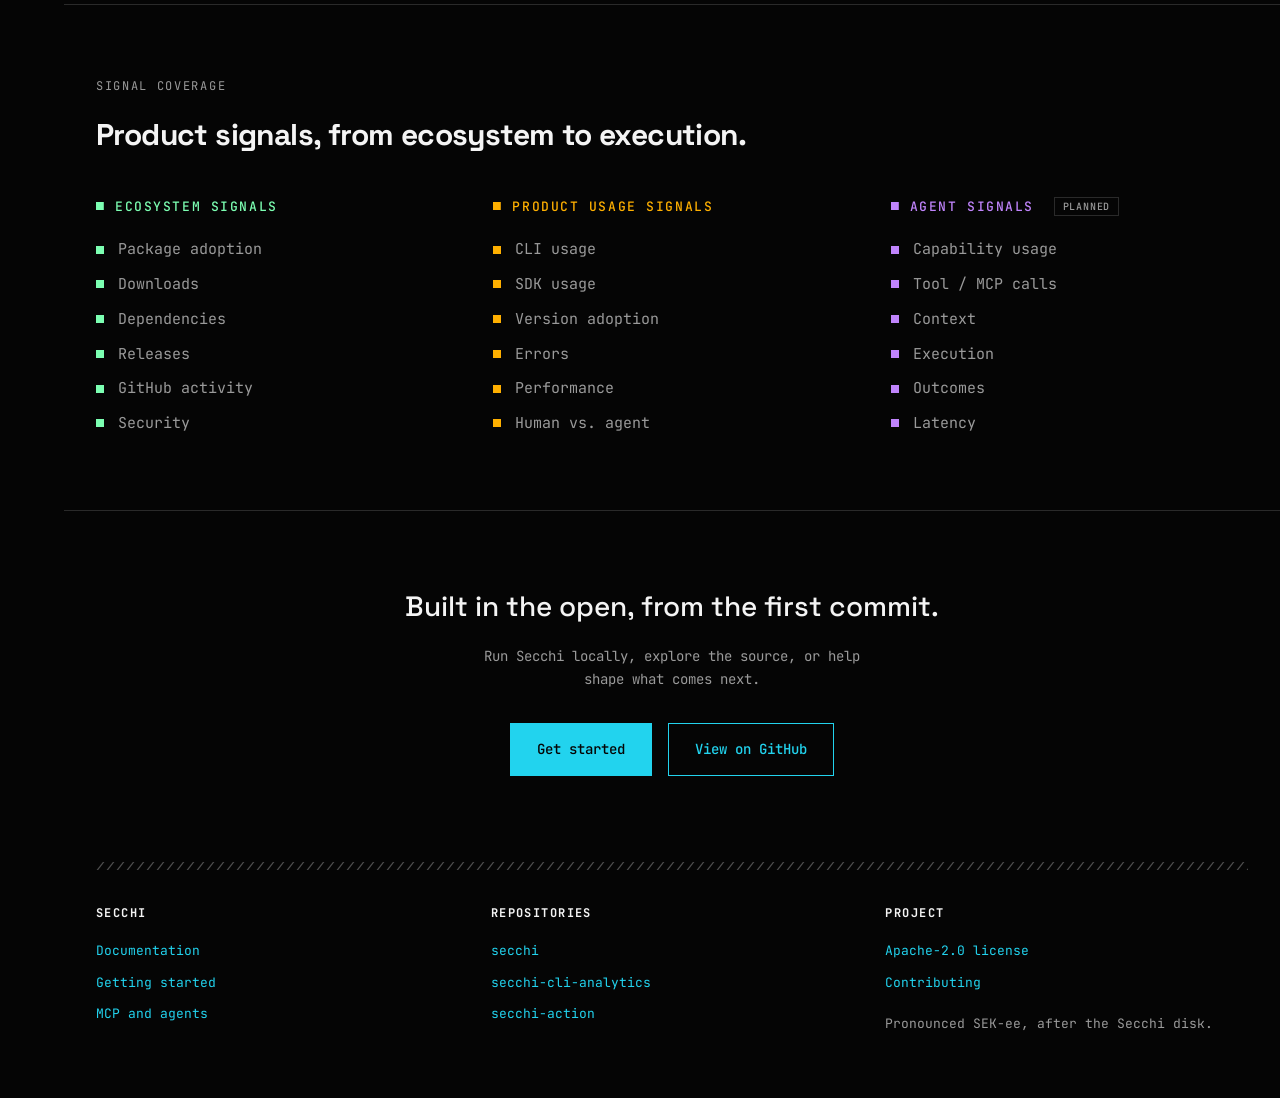
==== commit b6752498: "fix: TUI screenshot in the answers window is larger and click-to-enlarge It wasn't faded: a 2956px c" ====
--- a/index.html
+++ b/index.html
@@ -405,10 +405,14 @@
     <div class="answer" data-cmd-panel="tui">
       <div class="answer-shot">
         <p class="answer-cmd"><span class="prompt">$ </span>uvx --from secchi secchi dashboard duckdb</p>
-        <img src="/assets/secchi-dashboard-preview.png" width="1478" height="726"
-             alt="The Secchi terminal dashboard for duckdb: adoption, health score, and version metrics">
-      </div>
-      <p class="answer-caption">The local TUI. Health, adoption, versions, and security in one screen.</p>
+        <button type="button" class="answer-zoom" data-modal-src="/assets/secchi-dashboard-preview.png"
+                data-modal-alt="The Secchi terminal dashboard for duckdb: adoption, health score, and version metrics"
+                aria-label="Enlarge the dashboard screenshot">
+          <img src="/assets/secchi-dashboard-preview.png" width="1478" height="726"
+               alt="The Secchi terminal dashboard for duckdb: adoption, health score, and version metrics">
+        </button>
+      </div>
+      <p class="answer-caption">The local TUI. Health, adoption, versions, and security in one screen. <span class="answer-hint">Click to enlarge.</span></p>
     </div>
 
     <div class="answer" data-cmd-panel="report" hidden>
--- a/css/site.css
+++ b/css/site.css
@@ -635,12 +635,13 @@
   font-size: 12px;
   padding: 10px 10px 8px;
   background: transparent;
-  color: var(--muted);
+  color: var(--fg);
   border: 0;
   border-bottom: 2px solid transparent;
   cursor: pointer;
 }
-.wtab.is-active { color: var(--fg); }
+.wtab:hover { color: var(--act); }
+.wtab.is-active { color: var(--fg); font-weight: 700; }
 .wtab-cli.is-active { border-bottom-color: var(--cli); }
 .wtab-note { font-size: 10px; color: var(--muted); margin-left: 6px; letter-spacing: 0.06em; }
 .codewin-body { border: 0; background: transparent; }
@@ -691,14 +692,26 @@
 }
 /* Answers window: one real artifact per output surface. Neutral active
    tab (white), because this window spans all three families. */
-.answers { max-width: 64rem; margin-top: 8px; }
-.answers .wtabs { flex-wrap: wrap; }
+.answers { margin-top: 8px; }
+.answers .wtabs { flex-wrap: wrap; gap: 8px; }
+.answers .wtab { font-size: 13px; padding: 12px 14px 10px; }
 .answers .wtab.is-active { border-bottom-color: var(--fg); }
 .answers .answer[hidden] { display: none; }
 .answer-shot { padding: 16px 18px 18px; }
 .answer-cmd { font-size: 13px; }
 .answer-cmd .prompt { color: var(--muted); }
-.answer-shot img { display: block; width: 100%; height: auto; margin-top: 12px; border: 1px solid var(--line); }
+.answer-zoom {
+  display: block;
+  width: 100%;
+  margin-top: 12px;
+  padding: 0;
+  border: 1px solid var(--line);
+  background: transparent;
+  cursor: zoom-in;
+}
+.answer-zoom:hover { border-color: var(--act); }
+.answer-shot img { display: block; width: 100%; height: auto; }
+.answer-hint { color: var(--act); }
 .answer-caption {
   padding: 10px 18px 14px;
   font-size: 12px;
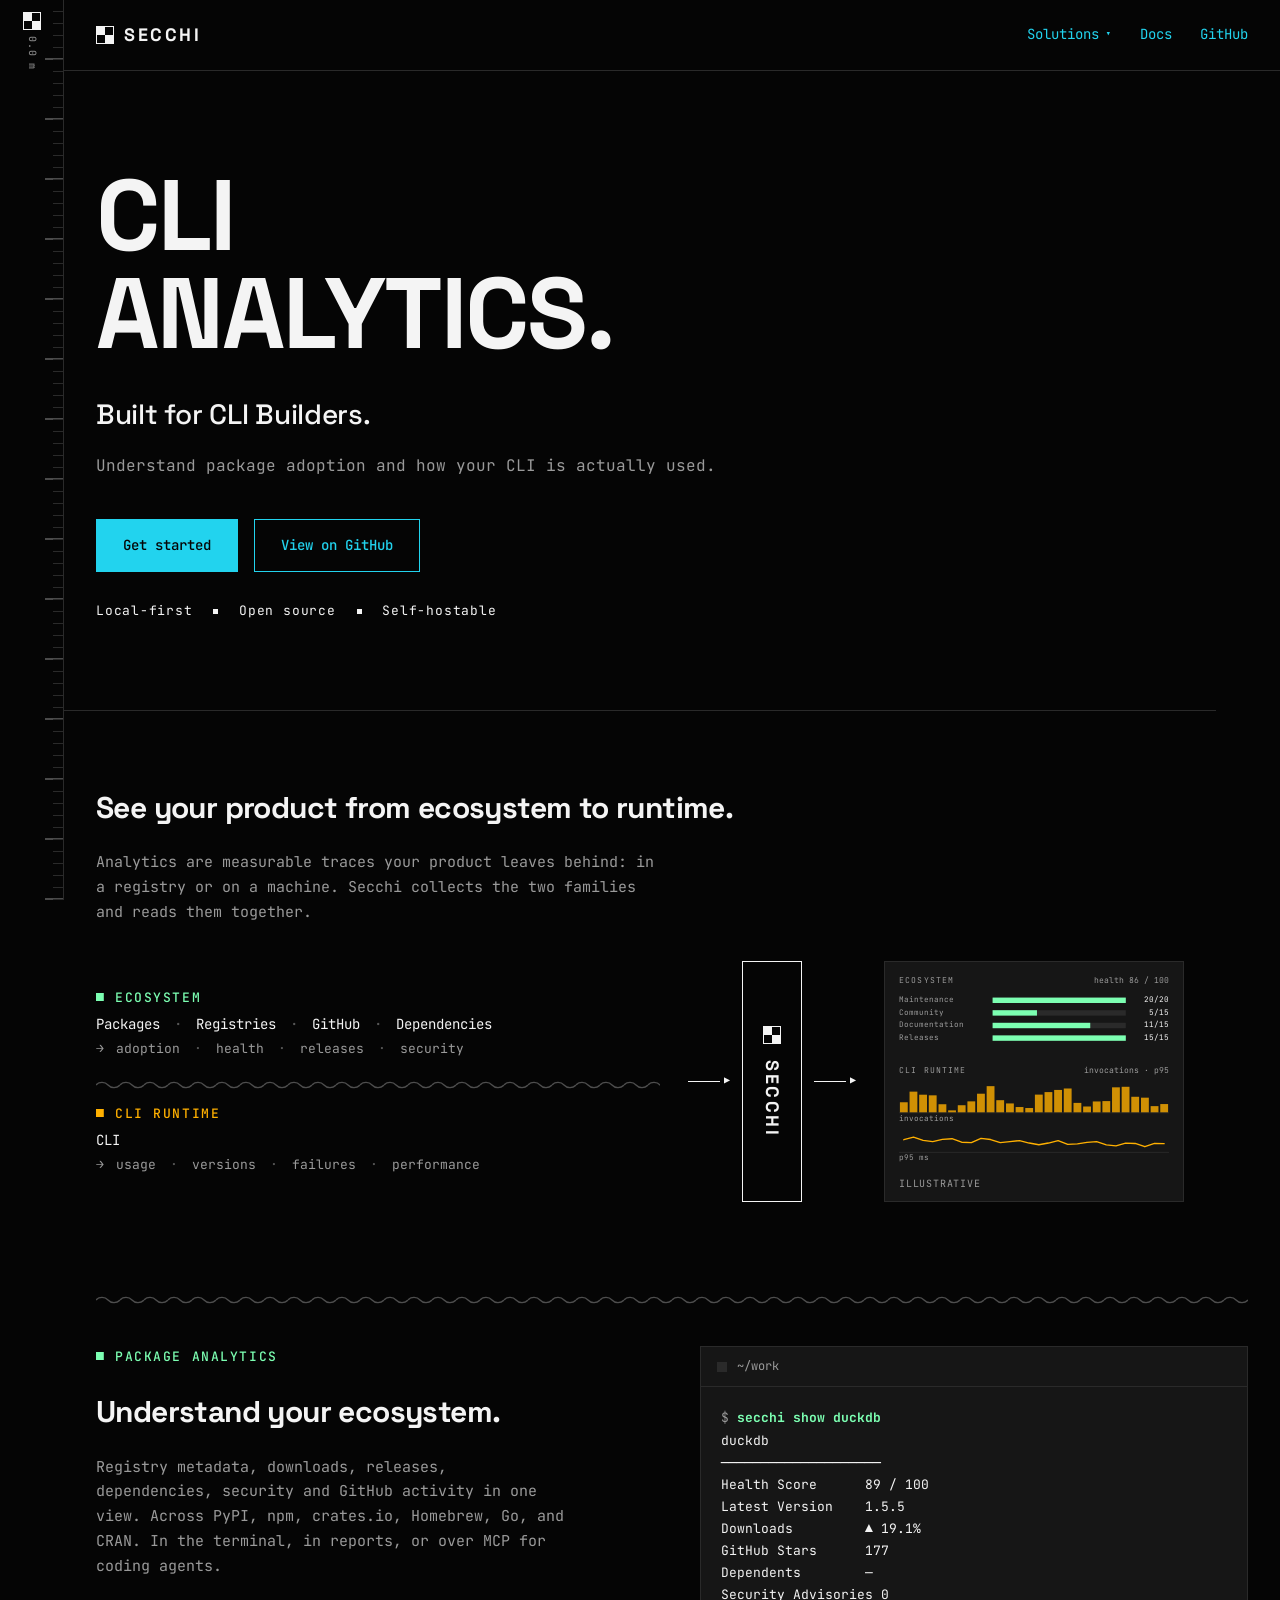
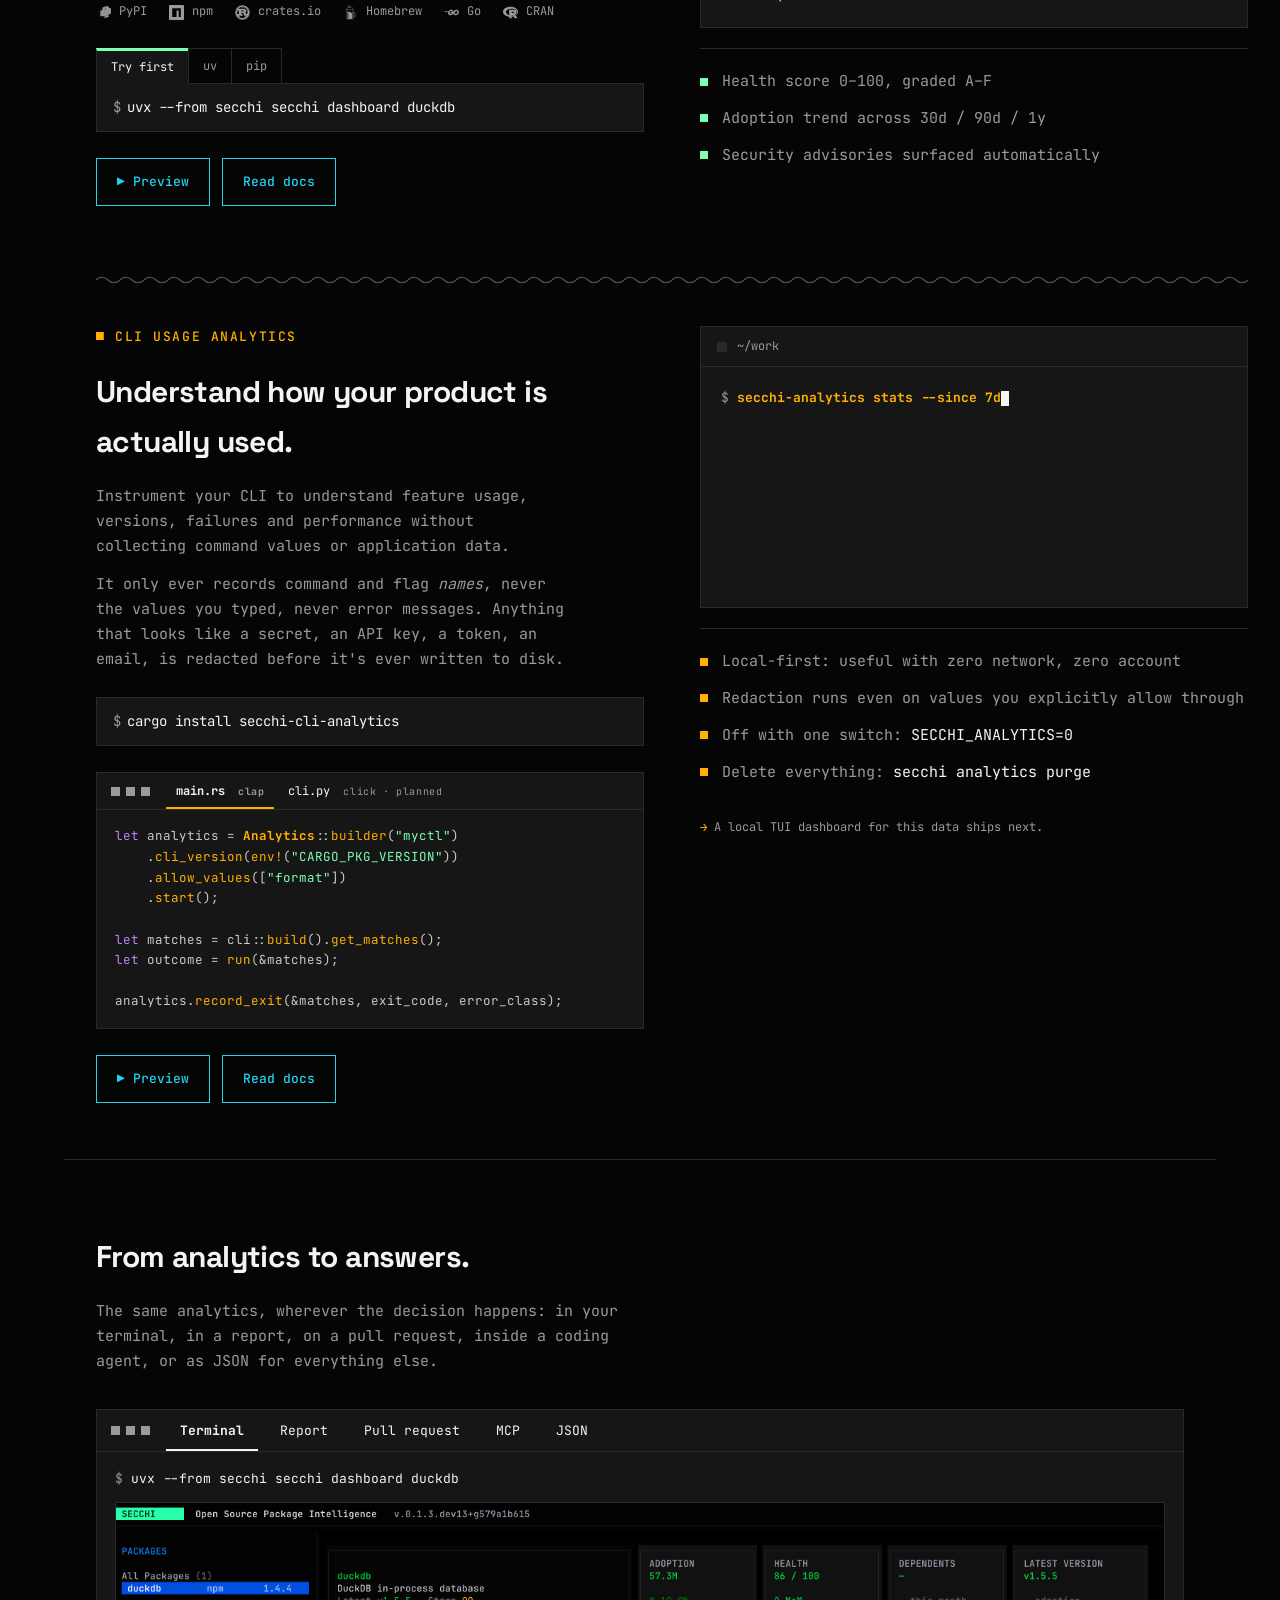
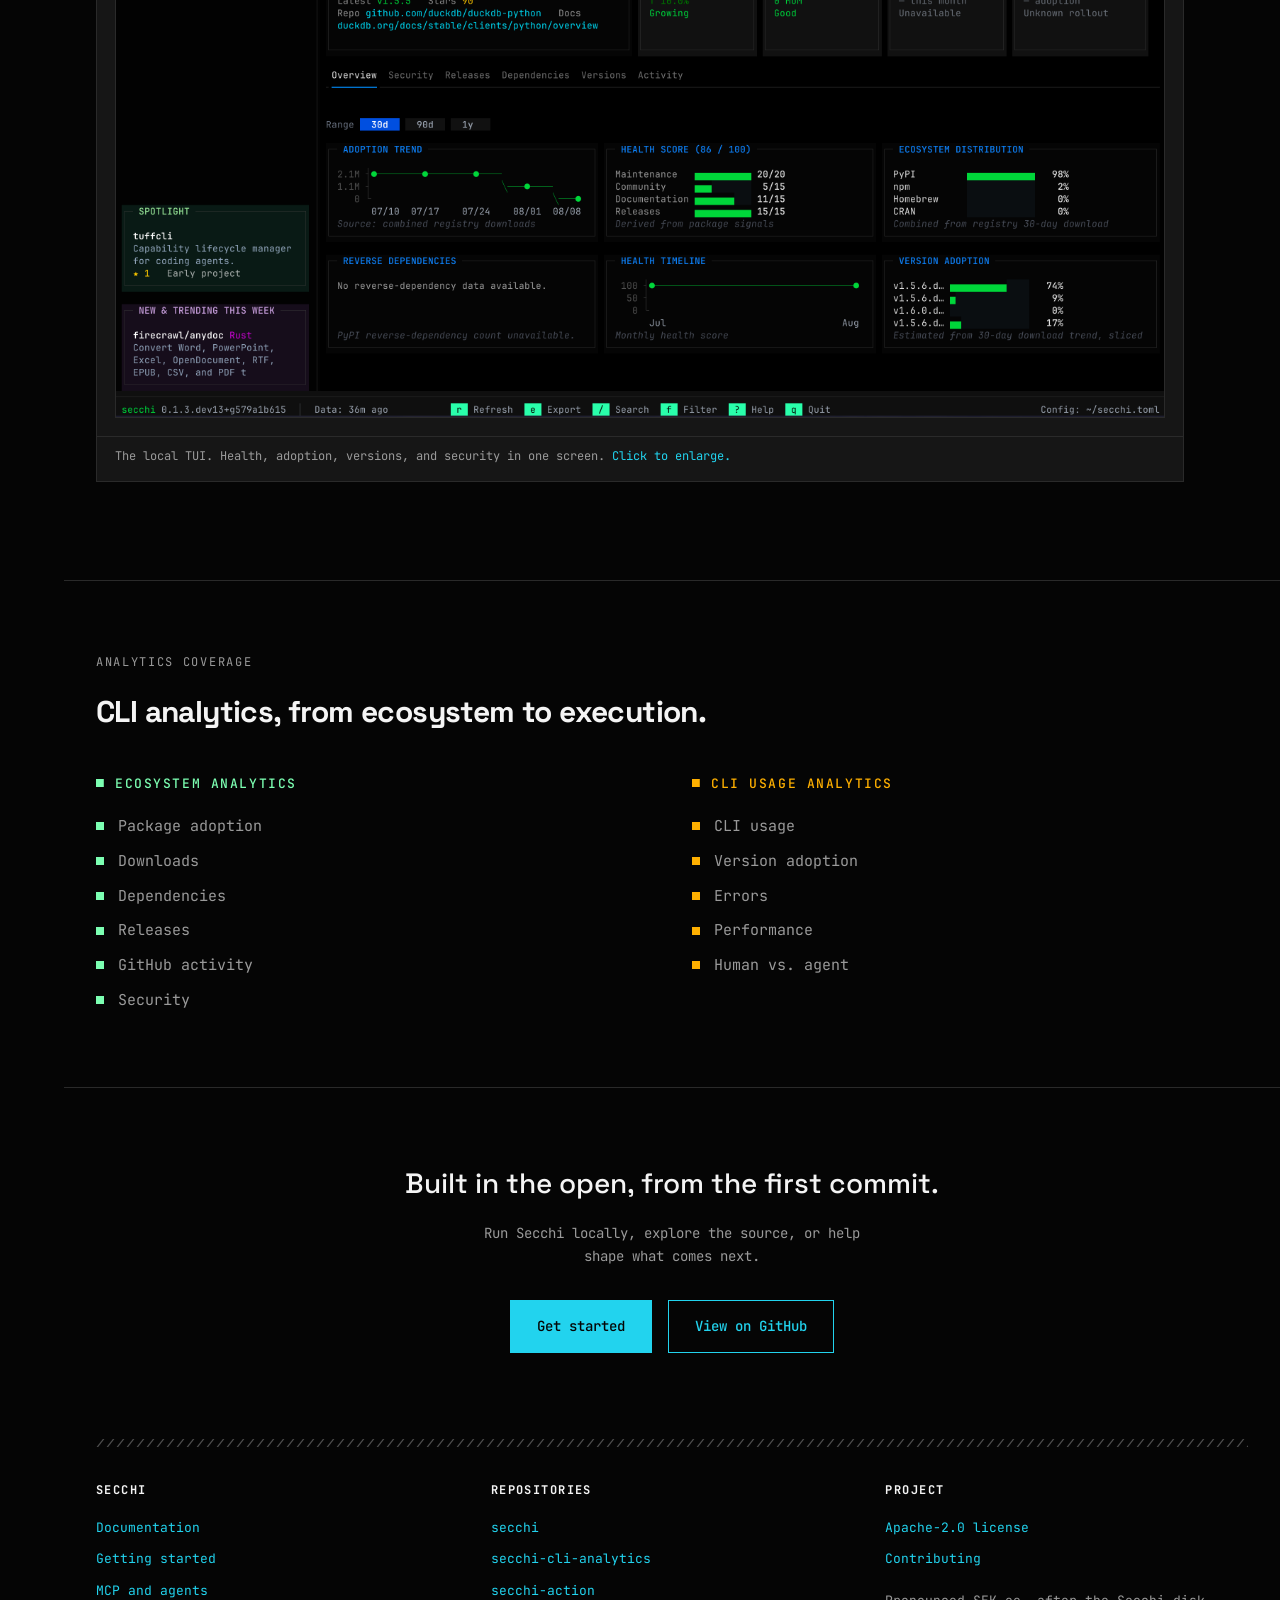
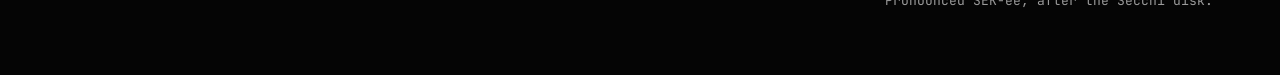
==== commit 86990b4b: "website update without agent" ====
--- a/index.html
+++ b/index.html
@@ -3,8 +3,8 @@
 <head>
 <meta charset="utf-8">
 <meta name="viewport" content="width=device-width, initial-scale=1">
-<title>Secchi: Product Signals Platform for DevTools and Agents</title>
-<meta name="description" content="Secchi is a product signals platform built for DevTools and agents. Understand how your packages, CLIs, SDKs, and agent capabilities are adopted and used.">
+<title>Secchi: CLI Analytics for DevTools</title>
+<meta name="description" content="Secchi helps CLI builders understand package adoption and how their CLI is actually used.">
 <link rel="icon" href="/favicon.svg" type="image/svg+xml">
 <link rel="icon" href="/favicon-32x32.png" sizes="32x32" type="image/png">
 <link rel="icon" href="/favicon-16x16.png" sizes="16x16" type="image/png">
@@ -13,16 +13,16 @@
 <link rel="manifest" href="/site.webmanifest">
 <link rel="canonical" href="https://secchi.dev/">
 <meta property="og:type" content="website">
-<meta property="og:title" content="Secchi: Product Signals Platform for DevTools and Agents">
-<meta property="og:description" content="Understand how your packages, CLIs, SDKs, and agent capabilities are adopted and used.">
+<meta property="og:title" content="Secchi: CLI Analytics for DevTools">
+<meta property="og:description" content="Understand package adoption and how your CLI is actually used.">
 <meta property="og:url" content="https://secchi.dev/">
 <meta property="og:image" content="https://secchi.dev/assets/secchi-og.png">
 <meta property="og:image:width" content="1200">
 <meta property="og:image:height" content="630">
-<meta property="og:image:alt" content="Secchi: Product Signals Platform, built for DevTools and agents">
+<meta property="og:image:alt" content="Secchi CLI Analytics, built for CLI builders">
 <meta name="twitter:card" content="summary_large_image">
-<meta name="twitter:title" content="Secchi: Product Signals Platform for DevTools and Agents">
-<meta name="twitter:description" content="Understand how your packages, CLIs, SDKs, and agent capabilities are adopted and used.">
+<meta name="twitter:title" content="Secchi: CLI Analytics for DevTools">
+<meta name="twitter:description" content="Understand package adoption and how your CLI is actually used.">
 <meta name="twitter:image" content="https://secchi.dev/assets/secchi-og.png">
 <link rel="stylesheet" href="/css/site.css">
 </head>
@@ -49,16 +49,12 @@
       </button>
       <div class="menu-panel" id="solutions-menu" hidden>
         <a class="menu-item" href="#package-signals">
-          <span class="menu-item-title c-pkg">Package Signals</span>
+          <span class="menu-item-title c-pkg">Package Analytics</span>
           <span class="menu-item-desc">Understand package adoption, health, dependencies, and ecosystem activity.</span>
         </a>
         <a class="menu-item" href="#product-usage-signals">
-          <span class="menu-item-title c-cli">CLI Signals</span>
+          <span class="menu-item-title c-cli">CLI Analytics</span>
           <span class="menu-item-desc">Understand how your CLI is used, where it fails, and how usage evolves.</span>
-        </a>
-        <a class="menu-item" href="#agent-signals">
-          <span class="menu-item-title c-cap">Agent Signals <span class="tag-planned">Planned</span></span>
-          <span class="menu-item-desc">Understand agent capabilities, context usage, and execution.</span>
         </a>
       </div>
     </div>
@@ -71,10 +67,9 @@
 
 <!-- 01 HERO -->
 <section class="hero">
-  <h1>PRODUCT<br>SIGNALS<br>PLATFORM.</h1>
-  <p class="hero-tag">Built for DevTools &amp; Agents.</p>
-  <p class="hero-sub">Understand how your packages, CLIs, SDKs, and agent
-  capabilities are adopted and used.</p>
+  <h1>CLI<br>ANALYTICS.</h1>
+  <p class="hero-tag">Built for CLI Builders.</p>
+  <p class="hero-sub">Understand package adoption and how your CLI is actually used.</p>
   <div class="hero-cta">
     <a class="btn btn-solid" href="https://docs.secchi.dev/getting-started/">Get started</a>
     <a class="btn" href="https://github.com/kannandreams/secchi">View on GitHub</a>
@@ -85,26 +80,21 @@
 <!-- 02 PLATFORM IDEA -->
 <section class="platform" id="platform">
   <h2 class="section-title">See your product from ecosystem to runtime.</h2>
-  <p class="section-sub">A product signal is any measurable trace your product
-  leaves behind: in a registry, on a machine, or inside an agent's run.
-  Secchi collects the three families and reads them together.</p>
+  <p class="section-sub">Analytics are measurable traces your product leaves
+  behind: in a registry or on a machine. Secchi collects the two families and
+  reads them together.</p>
 
   <div class="platform-grid">
-    <div class="strata" aria-label="Signal families feeding Secchi">
+    <div class="strata" aria-label="Analytics families feeding Secchi">
       <div class="stratum">
         <p class="stratum-label c-pkg">■ Ecosystem</p>
         <p class="stratum-items">Packages <span class="sep">·</span> Registries <span class="sep">·</span> GitHub <span class="sep">·</span> Dependencies</p>
         <p class="stratum-learn"><span class="arrow" aria-hidden="true">→</span> adoption <span class="sep">·</span> health <span class="sep">·</span> releases <span class="sep">·</span> security</p>
       </div>
       <div class="stratum">
-        <p class="stratum-label c-cli">■ Product runtime</p>
-        <p class="stratum-items">CLI <span class="sep">·</span> SDK</p>
+        <p class="stratum-label c-cli">■ CLI runtime</p>
+        <p class="stratum-items">CLI</p>
         <p class="stratum-learn"><span class="arrow" aria-hidden="true">→</span> usage <span class="sep">·</span> versions <span class="sep">·</span> failures <span class="sep">·</span> performance</p>
-      </div>
-      <div class="stratum">
-        <p class="stratum-label c-cap">■ Agent runtime</p>
-        <p class="stratum-items">Tools <span class="sep">·</span> MCP <span class="sep">·</span> Context <span class="sep">·</span> Capabilities</p>
-        <p class="stratum-learn"><span class="arrow" aria-hidden="true">→</span> usage <span class="sep">·</span> success <span class="sep">·</span> latency <span class="sep">·</span> utilization</p>
       </div>
     </div>
     <div class="flow-sink-wrap">
@@ -118,7 +108,7 @@
     <!-- Illustrative charts, not captured data: one per family, in that
          family's colour, directly labelled so identity is never colour-alone. -->
       <div class="signal-panel">
-        <svg class="signals" viewBox="0 0 300 286" role="img" aria-label="Illustrative charts: ecosystem health breakdown, CLI invocations against p95 latency, and drift in agent context retrieval">
+        <svg class="signals" viewBox="0 0 300 214" role="img" aria-label="Illustrative charts: ecosystem health breakdown and CLI invocations against p95 latency">
           <text class="sg-h" x="0" y="8">ECOSYSTEM</text>
           <text class="sg-s" x="300" y="8" text-anchor="end">health 86 / 100</text>
           <text class="sg-l" x="0" y="29">Maintenance</text>
@@ -137,7 +127,7 @@
           <rect class="sg-track" x="104" y="66" width="148" height="6"/>
           <rect class="sg-fill-pkg" x="104" y="66" width="148.0" height="6"/>
           <text class="sg-v" x="300" y="71" text-anchor="end">15/15</text>
-          <text class="sg-h" x="0" y="108">PRODUCT RUNTIME</text>
+          <text class="sg-h" x="0" y="108">CLI RUNTIME</text>
           <text class="sg-s" x="300" y="108" text-anchor="end">invocations · p95</text>
           <rect class="sg-fill-cli" x="1.0" y="140.3" width="8.7" height="11.7"/>
           <rect class="sg-fill-cli" x="11.7" y="128.5" width="8.7" height="23.5"/>
@@ -172,13 +162,6 @@
           <polyline class="sg-cli" points="5.4,181.9 16.1,179.0 26.8,182.6 37.5,184.0 48.2,181.6 58.9,180.8 69.6,184.7 80.4,185.2 91.1,180.5 101.8,181.7 112.5,185.1 123.2,184.0 133.9,182.9 144.6,185.6 155.4,187.5 166.1,185.6 176.8,182.9 187.5,187.1 198.2,186.5 208.9,184.8 219.6,184.1 230.4,187.6 241.1,188.7 251.8,185.7 262.5,186.1 273.2,189.7 283.9,186.0 294.6,186.3"/>
           <line class="sg-base" x1="0" y1="196" x2="300" y2="196"/>
           <text class="sg-l" x="0" y="205">p95 ms</text>
-          <text class="sg-h" x="0" y="232">AGENT RUNTIME</text>
-          <text class="sg-s" x="300" y="232" text-anchor="end">context retrieval drift</text>
-          <line class="sg-ref" x1="0" y1="250" x2="300" y2="250"/>
-          <text class="sg-l" x="300" y="247" text-anchor="end">baseline</text>
-          <polyline class="sg-cap" points="0.0,249.0 7.7,252.5 15.4,251.4 23.1,247.5 30.8,247.6 38.5,251.0 46.2,253.0 53.8,249.8 61.5,246.9 69.2,249.5 76.9,251.2 84.6,249.6 92.3,248.8 100.0,248.5 107.7,252.8 115.4,253.6 123.1,251.1 130.8,252.0 138.5,253.7 146.2,257.9 153.8,256.1 161.5,255.2 169.2,256.5 176.9,260.5 184.6,263.6 192.3,261.6 200.0,260.4 207.7,265.3 215.4,266.8 223.1,266.9 230.8,266.7 238.5,268.2 246.2,271.1 253.8,274.7 261.5,271.4 269.2,271.7 276.9,276.7 284.6,279.0 292.3,278.5 300.0,276.9"/>
-          <rect class="sg-dot-cap" x="297.0" y="273.9" width="6" height="6"/>
-          <line class="sg-base" x1="0" y1="286" x2="300" y2="286"/>
         </svg>
         <p class="signal-caption">Illustrative</p>
       </div>
@@ -187,10 +170,10 @@
 
 <section class="instruments" id="products">
 
-  <!-- 03 PACKAGE SIGNALS -->
+  <!-- 03 PACKAGE ANALYTICS -->
   <div class="instrument instrument-pkg" id="package-signals">
     <div class="instrument-text">
-      <p class="product-label c-pkg">■ Package signals</p>
+      <p class="product-label c-pkg">■ Package analytics</p>
       <h2>Understand your ecosystem.</h2>
       <p>Registry metadata, downloads, releases, dependencies, security and
       GitHub activity in one view. Across PyPI, npm, crates.io, Homebrew,
@@ -237,12 +220,12 @@
     </div>
   </div>
 
-  <!-- 04 PRODUCT USAGE SIGNALS -->
+  <!-- 04 CLI USAGE ANALYTICS -->
   <div class="instrument instrument-cli" id="product-usage-signals">
     <div class="instrument-text">
-      <p class="product-label c-cli">■ Product usage signals <span class="label-scope">CLI · SDK</span></p>
+      <p class="product-label c-cli">■ CLI usage analytics</p>
       <h2>Understand how your product is actually used.</h2>
-      <p>Instrument your CLI or SDK to understand feature usage, versions,
+      <p>Instrument your CLI to understand feature usage, versions,
       failures and performance without collecting command values or
       application data.</p>
       <p>It only ever records command and flag <em>names</em>, never the
@@ -304,85 +287,12 @@
     </div>
   </div>
 
-  <!-- 05 AGENT SIGNALS -->
-  <div class="instrument instrument-cap instrument-planned" id="agent-signals">
-    <div class="instrument-text">
-      <p class="product-label c-cap">■ Agent signals <span class="tag-planned">Planned</span></p>
-      <h2>Understand how your agents actually operate.</h2>
-      <p>Agents rely on tools, MCP servers, skills, and context, much of
-      which you didn't build yourself. Agent signals apply the same
-      discipline used for CLI commands to the whole run: which capabilities
-      get used, what context they pull in, and how each execution ends.</p>
-      <p>Same engine, same privacy principles: capability names and
-      outcomes, not content. Local-first by default.</p>
-      <div class="subareas">
-        <div class="subarea">
-          <p class="subarea-head c-cap">Capabilities</p>
-          <ul>
-            <li>tools</li>
-            <li>MCP</li>
-            <li>skills</li>
-            <li>usage</li>
-            <li>success</li>
-          </ul>
-        </div>
-        <div class="subarea">
-          <p class="subarea-head c-cap">Context</p>
-          <ul>
-            <li>sources</li>
-            <li>retrieval</li>
-            <li>tokens</li>
-            <li>injection</li>
-            <li>growth</li>
-          </ul>
-        </div>
-        <div class="subarea">
-          <p class="subarea-head c-cap">Execution</p>
-          <ul>
-            <li>runs</li>
-            <li>latency</li>
-            <li>failures</li>
-            <li>retries</li>
-            <li>outcomes</li>
-          </ul>
-        </div>
-      </div>
-      <div class="instrument-actions">
-        <button type="button" class="btn btn-view" data-modal-from="#agent-sketch"
-                data-modal-caption="A concept sketch, not captured output.">
-          &#9654; Preview
-        </button>
-        <a class="btn btn-view btn-docs" href="https://docs.secchi.dev/mcp/">Read docs</a>
-      </div>
-    </div>
-    <div class="instrument-visual">
-      <pre class="code-block" id="agent-sketch">Capability             Invoked  Success Avg latency
-github.search_code       1,842      94%       420ms
-shell.exec                1,204      88%        1.2s
-postgres-debugging          341      91%        3.4s
-linear.create_issue         128      97%       610ms
-security-agent                42      71%      18.2s
-browser                       12      58%        4.1s
-
-Unused capabilities
-────────────────────
-jira-mcp
-legacy-db-skill
-docs-search-v1</pre>
-      <p class="visual-caption">A concept sketch, not captured output. Ships on the same engine as CLI analytics.</p>
-      <ul class="ticks ticks-cap mini-ticks">
-        <li>Invocation count and success rate, per capability</li>
-        <li>Unused capabilities flagged automatically</li>
-        <li>Same engine, same privacy rules as CLI analytics</li>
-      </ul>
-    </div>
-  </div>
 </section>
 
 <!-- 06 HOW SECCHI WORKS -->
 <section class="how" id="how">
-  <h2 class="section-title">From signals to answers.</h2>
-  <p class="section-sub">The same signals, wherever the decision happens: in
+  <h2 class="section-title">From analytics to answers.</h2>
+  <p class="section-sub">The same analytics, wherever the decision happens: in
   your terminal, in a report, on a pull request, inside a coding agent, or as
   JSON for everything else.</p>
 
@@ -422,7 +332,7 @@
 Registry: pypi
 
 <span class="tok-t">## Overview</span>
-| Signal               | Value                          |
+| Analytics            | Value                          |
 | -------------------- | ------------------------------ |
 | Health score         | 89 / 100 (B)                   |
 | Latest version       | 1.5.5                          |
@@ -466,12 +376,12 @@
 }
 
 <span class="tok-d">// tools</span>
-<span class="tok-f">inspect_package</span>    health, adoption, releases, dependencies, repo signals
+<span class="tok-f">inspect_package</span>    health, adoption, releases, dependencies, repo analytics
 <span class="tok-f">search_packages</span>    ranked matches across supported ecosystems
 <span class="tok-f">inspect_project</span>    a configured project, sources combined
 <span class="tok-f">check_package</span>      health and repository CI policies
 <span class="tok-f">compare_packages</span>   rank choices with evidence and confidence</pre>
-      <p class="answer-caption">A read-only MCP server for coding agents. Same signals, inside the loop.</p>
+      <p class="answer-caption">A read-only MCP server for coding agents. Same analytics, inside the loop.</p>
     </div>
 
     <div class="answer" data-cmd-panel="json" hidden>
@@ -492,13 +402,13 @@
   </div>
 </section>
 
-<!-- 07 SIGNAL COVERAGE -->
+<!-- 07 ANALYTICS COVERAGE -->
 <section class="caps" id="coverage">
-  <p class="section-eyebrow">Signal coverage</p>
-  <h2 class="section-title">Product signals, from ecosystem to execution.</h2>
+  <p class="section-eyebrow">Analytics coverage</p>
+  <h2 class="section-title">CLI analytics, from ecosystem to execution.</h2>
   <div class="caps-grid">
     <div class="caps-col">
-      <p class="product-label c-pkg">■ Ecosystem signals</p>
+      <p class="product-label c-pkg">■ Ecosystem analytics</p>
       <ul class="ticks ticks-pkg">
         <li>Package adoption</li>
         <li>Downloads</li>
@@ -509,25 +419,13 @@
       </ul>
     </div>
     <div class="caps-col">
-      <p class="product-label c-cli">■ Product usage signals</p>
+      <p class="product-label c-cli">■ CLI usage analytics</p>
       <ul class="ticks ticks-cli">
         <li>CLI usage</li>
-        <li>SDK usage</li>
         <li>Version adoption</li>
         <li>Errors</li>
         <li>Performance</li>
         <li>Human vs. agent</li>
-      </ul>
-    </div>
-    <div class="caps-col">
-      <p class="product-label c-cap">■ Agent signals <span class="tag-planned">Planned</span></p>
-      <ul class="ticks ticks-cap">
-        <li>Capability usage</li>
-        <li>Tool / MCP calls</li>
-        <li>Context</li>
-        <li>Execution</li>
-        <li>Outcomes</li>
-        <li>Latency</li>
       </ul>
     </div>
   </div>
--- a/css/site.css
+++ b/css/site.css
@@ -1,9 +1,9 @@
 /* SECCHI.DEV — landing page.
    Design system: black & white base, four-color functional code.
    Each color has exactly one job and never trades jobs:
-     --pkg  #7CFFB2  Ecosystem / package signals   (and nothing else)
-     --cli  #FFB000  Product usage signals, CLI+SDK (and nothing else)
-     --cap  #C084FC  Agent signals                  (and nothing else; planned)
+     --pkg  #7CFFB2  Ecosystem / package analytics   (and nothing else)
+     --cli  #FFB000  CLI usage analytics             (and nothing else)
+     --cap  #C084FC  Code syntax and metadata        (and nothing else)
      --act  #22D3EE  interaction: links, buttons, focus (and nothing else)
    No rounded corners anywhere. Titles: Space Grotesk. Everything else:
    JetBrains Mono. */
@@ -251,7 +251,7 @@
 }
 .hero h1 {
   font-weight: 700;
-  font-size: clamp(48px, 9.5vw, 112px);
+  font-size: clamp(44px, 8.5vw, 100px);
   line-height: 0.98;
 }
 .hero-tag {
@@ -309,9 +309,9 @@
 .section-title { font-size: 30px; font-weight: 700; margin-bottom: 18px; }
 .section-sub { color: var(--muted); max-width: 62ch; margin-bottom: 36px; }
 
-/* ---- 02 Platform idea: three signal families as depth strata ---- */
-/* Read top-down like water depth: ecosystem at the surface, agent
-   execution deepest, the disk sinking through into Secchi. Bands are
+/* ---- 02 Platform idea: two analytics families as depth strata ---- */
+/* Read top-down like water depth: ecosystem at the surface, product
+   usage below, the disk sinking through into Secchi. Bands are
    separated by the same wave that divides the product rows; no boxes,
    no straight rules. Only the label carries the family color. */
 .platform {
@@ -374,7 +374,7 @@
 .sg-cli { stroke: var(--cli); }
 .sg-cap { stroke: var(--cap); }
 .signal-caption { margin-top: 8px; font-size: 10px; color: var(--muted); letter-spacing: 0.08em; text-transform: uppercase; }
-/* SECCHI as a vertical layer: a full-height spine between the signal
+/* SECCHI as a vertical layer: a full-height spine between the analytics
    families and what you get out of them. */
 .flow-sink {
   display: flex;
@@ -460,9 +460,7 @@
 .instrument-actions { display: flex; flex-wrap: wrap; gap: 12px; margin-top: 8px; }
 .instrument-actions .btn { margin-top: 0; }
 
-/* Agent signals: three planned subareas, set as a compact grid under
-   the paragraph. Lowercase items on purpose: it's a scope list, not a
-   feature list. */
+/* Reserved for compact subareas beneath an instrument paragraph. */
 .subareas {
   display: grid;
   grid-template-columns: repeat(3, 1fr);
@@ -585,7 +583,7 @@
 .ticks li code { color: var(--fg); }
 
 /* Short feature highlights following a terminal/code block in a row's
-   visual column. A full breakdown lives in "Signal coverage" further
+   visual column. A full breakdown lives in "Analytics coverage" further
    down the page; this is a teaser, not a duplicate. */
 .mini-ticks {
   margin-top: 6px;
@@ -628,7 +626,7 @@
   border-bottom: 1px solid var(--line);
 }
 .codewin-dots { display: flex; align-items: center; gap: 6px; }
-.codewin-dots i { display: block; width: 9px; height: 9px; background: var(--line); }
+.codewin-dots i { display: block; width: 9px; height: 9px; background: var(--muted); }
 .wtabs { display: flex; gap: 4px; }
 .wtab {
   font-family: inherit;
@@ -720,11 +718,11 @@
 }
 .answers .code-block .prompt { color: var(--muted); }
 
-/* ---- 07 Signal coverage ---- */
+/* ---- 07 Analytics coverage ---- */
 .caps { border-top: 1px solid var(--line); padding: 72px 32px 64px; }
 .caps-grid {
   display: grid;
-  grid-template-columns: 1fr 1fr 1fr;
+  grid-template-columns: 1fr 1fr;
   gap: 40px;
   max-width: var(--measure);
   margin-top: 36px;
